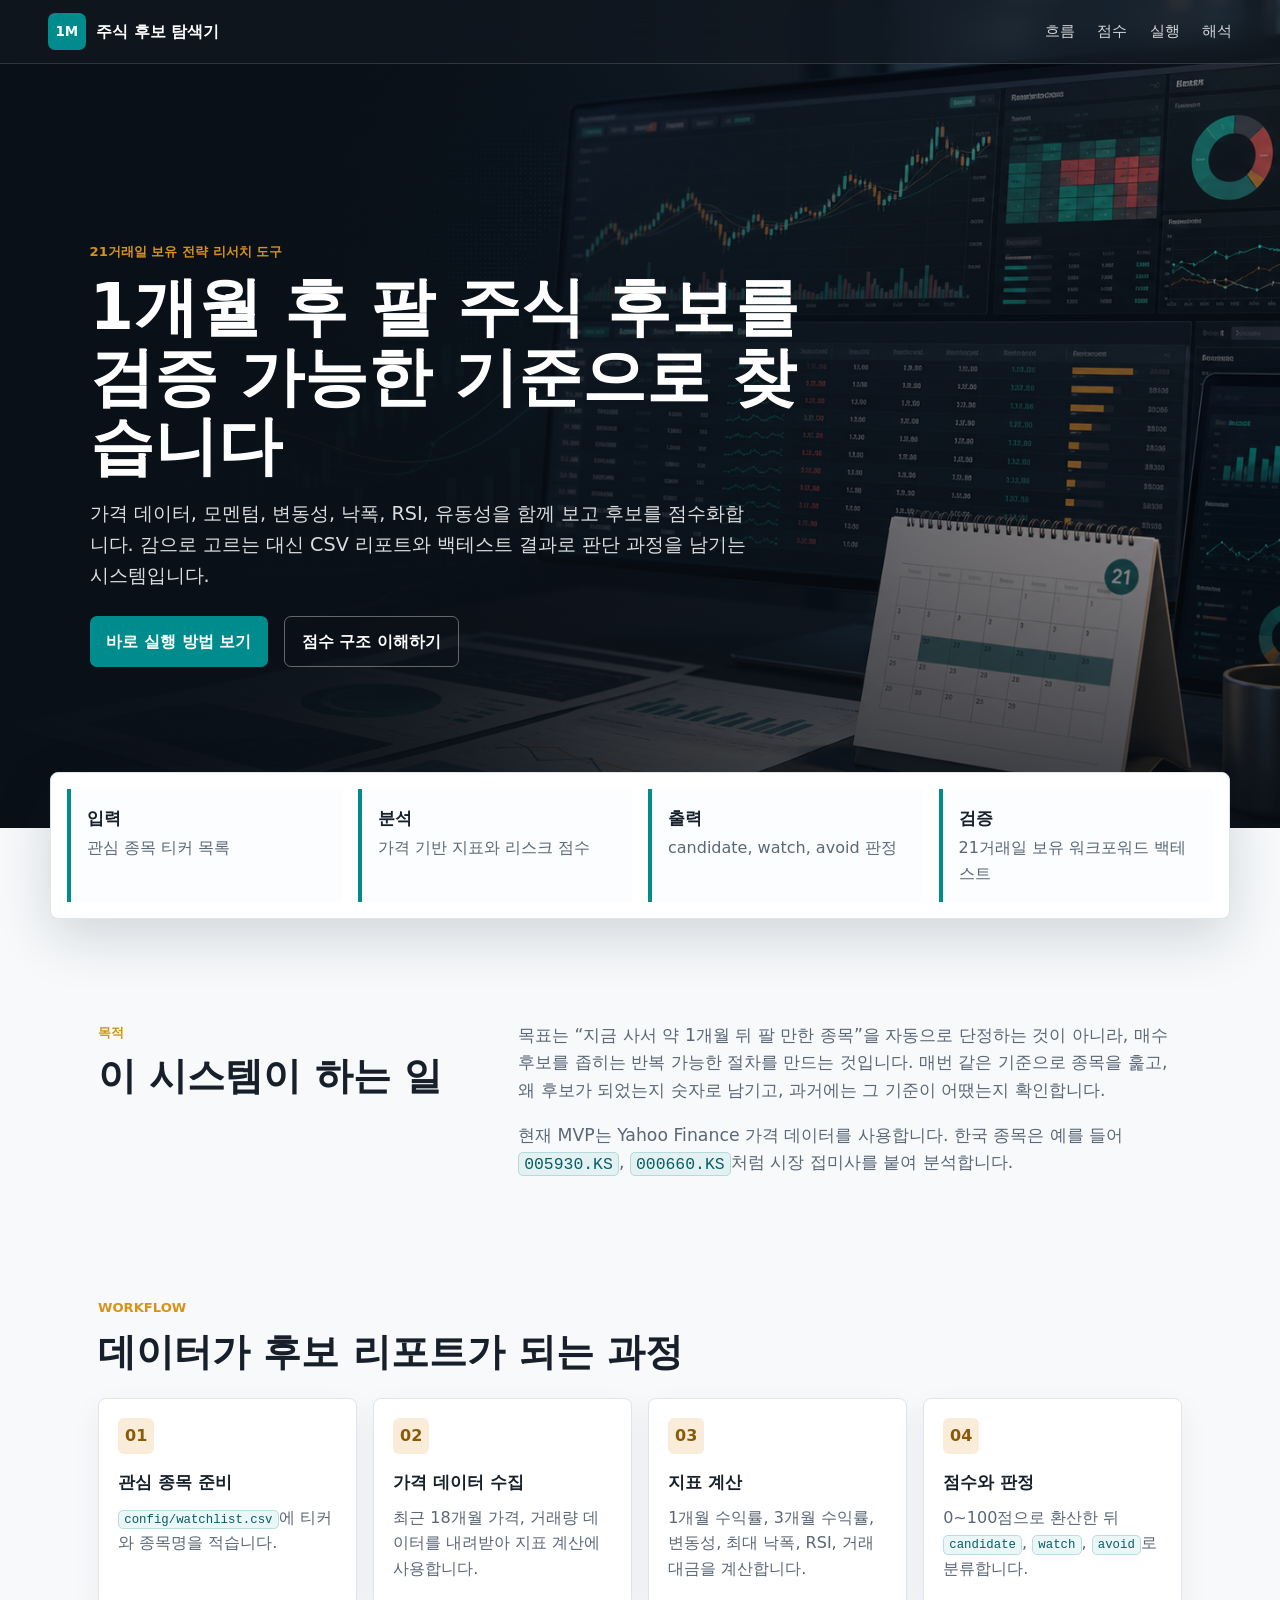
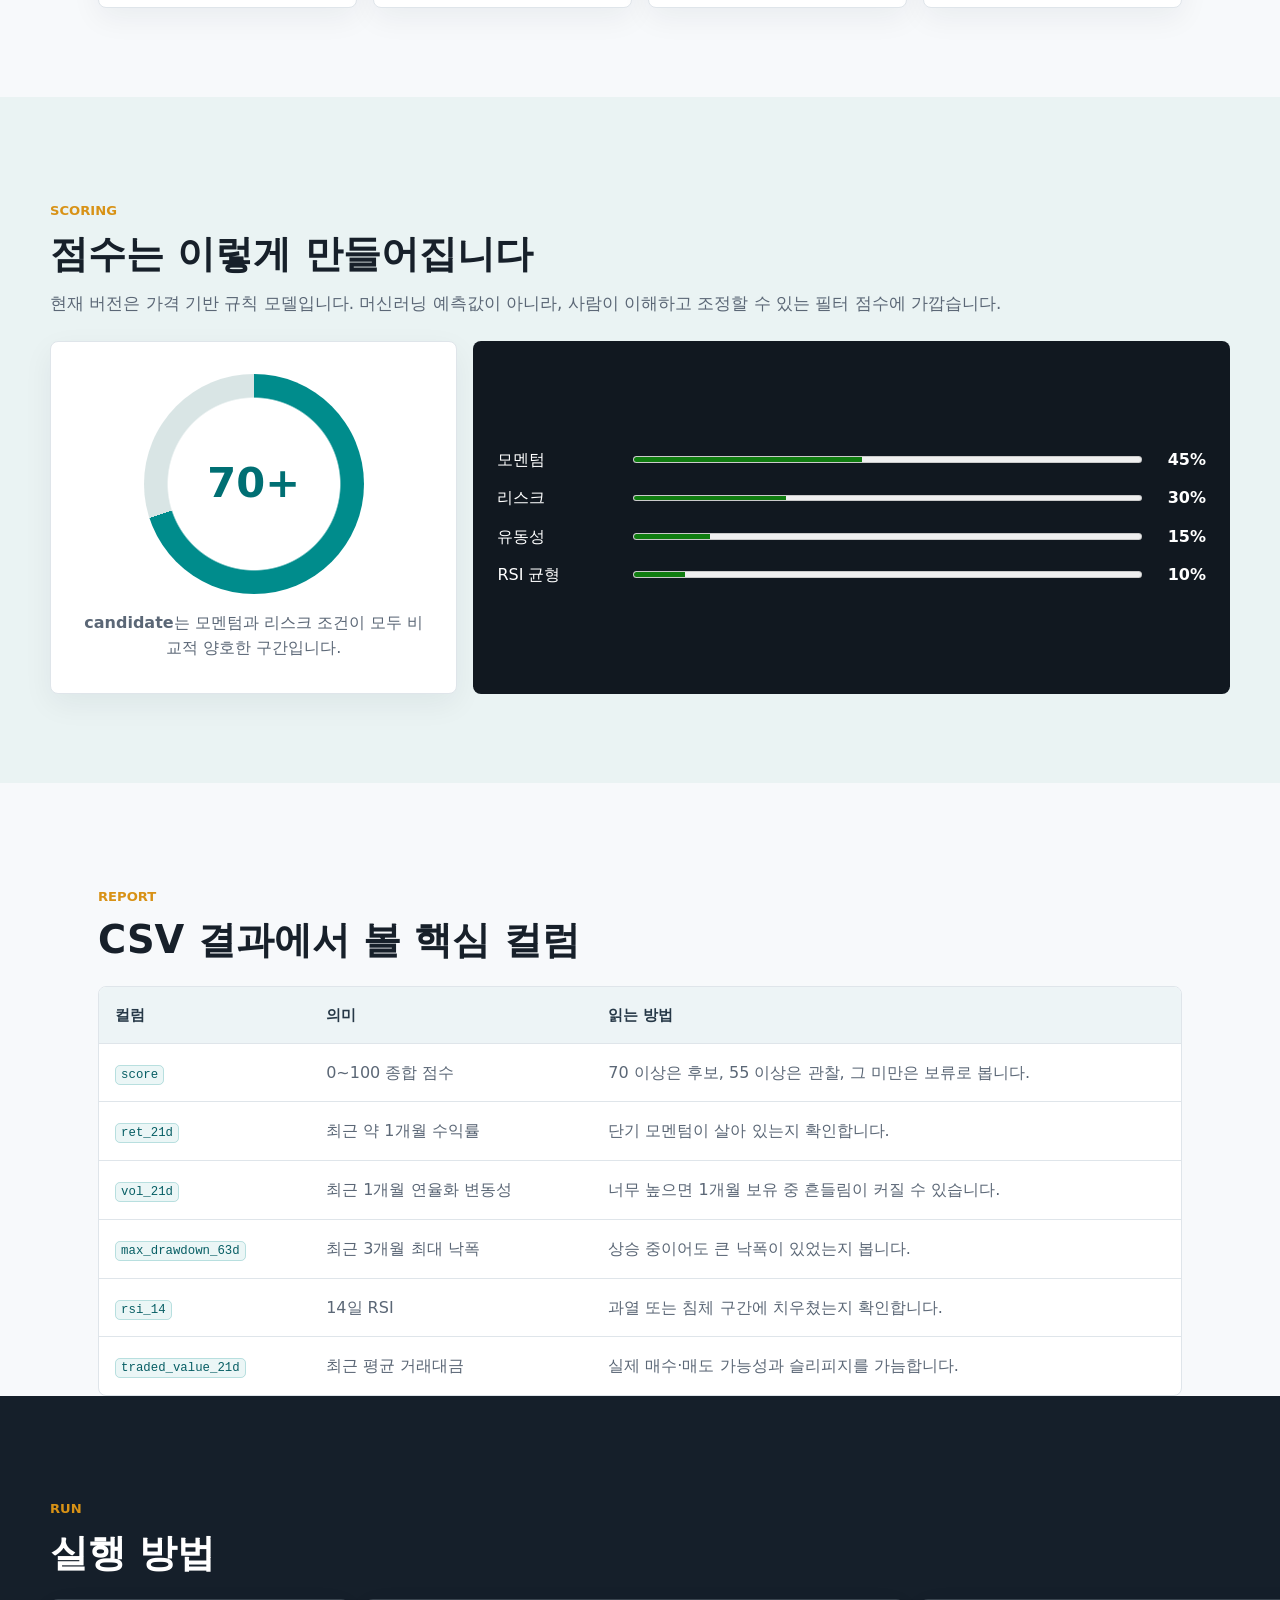
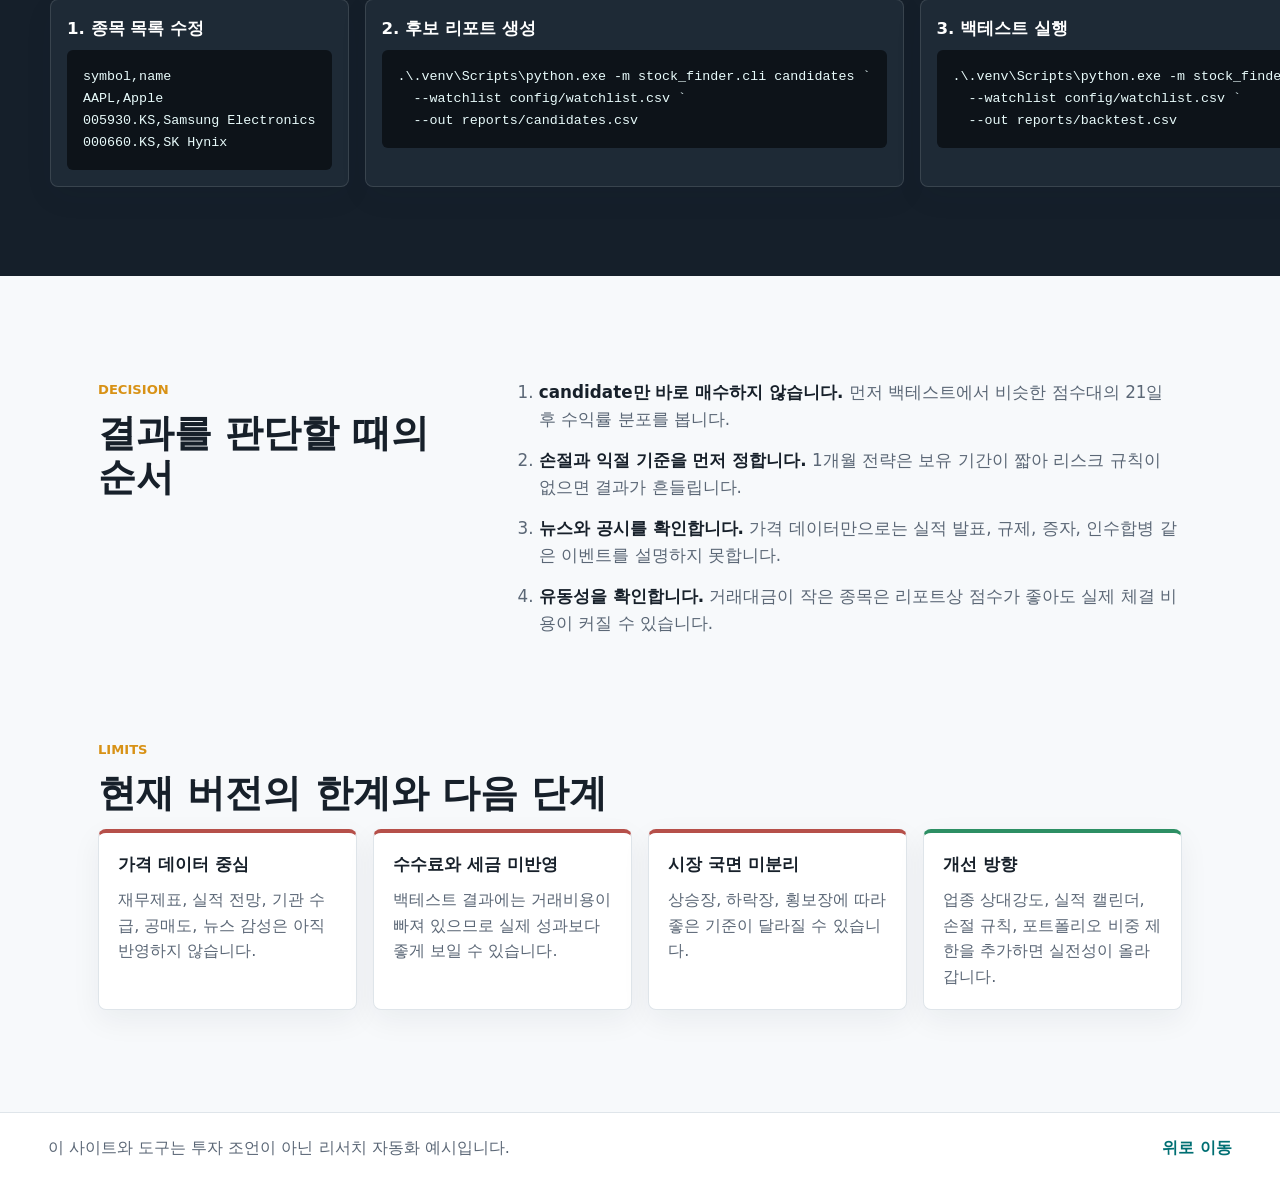
==== index.html @ 8b325f09 "Initial stock finder site" ====
<!doctype html>
<html lang="ko">
  <head>
    <meta charset="utf-8" />
    <meta name="viewport" content="width=device-width, initial-scale=1" />
    <title>1개월 보유 주식 후보 탐색기</title>
    <meta
      name="description"
      content="1개월 보유 후 매도를 전제로 주식 후보를 점수화하고 백테스트하는 시스템 설명 사이트"
    />
    <link rel="stylesheet" href="styles.css" />
  </head>
  <body>
    <header class="topbar" aria-label="주요 탐색">
      <a class="brand" href="#top" aria-label="첫 화면으로 이동">
        <span class="brand-mark" aria-hidden="true">1M</span>
        <span>주식 후보 탐색기</span>
      </a>
      <nav class="nav-links">
        <a href="#workflow">흐름</a>
        <a href="#score">점수</a>
        <a href="#run">실행</a>
        <a href="#interpret">해석</a>
      </nav>
    </header>

    <main id="top">
      <section class="hero" aria-labelledby="hero-title">
        <img class="hero-image" src="assets/hero-dashboard.png" alt="주식 후보 탐색 대시보드 일러스트" />
        <div class="hero-overlay" aria-hidden="true"></div>
        <div class="hero-content">
          <p class="eyebrow">21거래일 보유 전략 리서치 도구</p>
          <h1 id="hero-title">1개월 후 팔 주식 후보를 검증 가능한 기준으로 찾습니다</h1>
          <p class="hero-copy">
            가격 데이터, 모멘텀, 변동성, 낙폭, RSI, 유동성을 함께 보고 후보를 점수화합니다.
            감으로 고르는 대신 CSV 리포트와 백테스트 결과로 판단 과정을 남기는 시스템입니다.
          </p>
          <div class="hero-actions">
            <a class="button primary" href="#run">바로 실행 방법 보기</a>
            <a class="button secondary" href="#score">점수 구조 이해하기</a>
          </div>
        </div>
      </section>

      <section class="summary-band" aria-label="시스템 핵심 요약">
        <div class="summary-grid">
          <article>
            <strong>입력</strong>
            <span>관심 종목 티커 목록</span>
          </article>
          <article>
            <strong>분석</strong>
            <span>가격 기반 지표와 리스크 점수</span>
          </article>
          <article>
            <strong>출력</strong>
            <span>candidate, watch, avoid 판정</span>
          </article>
          <article>
            <strong>검증</strong>
            <span>21거래일 보유 워크포워드 백테스트</span>
          </article>
        </div>
      </section>

      <section class="section two-column" id="why">
        <div>
          <p class="eyebrow">목적</p>
          <h2>이 시스템이 하는 일</h2>
        </div>
        <div class="prose">
          <p>
            목표는 “지금 사서 약 1개월 뒤 팔 만한 종목”을 자동으로 단정하는 것이 아니라,
            매수 후보를 좁히는 반복 가능한 절차를 만드는 것입니다. 매번 같은 기준으로 종목을
            훑고, 왜 후보가 되었는지 숫자로 남기고, 과거에는 그 기준이 어땠는지 확인합니다.
          </p>
          <p>
            현재 MVP는 Yahoo Finance 가격 데이터를 사용합니다. 한국 종목은 예를 들어
            <code>005930.KS</code>, <code>000660.KS</code>처럼 시장 접미사를 붙여 분석합니다.
          </p>
        </div>
      </section>

      <section class="section" id="workflow">
        <div class="section-heading">
          <p class="eyebrow">Workflow</p>
          <h2>데이터가 후보 리포트가 되는 과정</h2>
        </div>
        <div class="flow">
          <article class="flow-step">
            <span>01</span>
            <h3>관심 종목 준비</h3>
            <p><code>config/watchlist.csv</code>에 티커와 종목명을 적습니다.</p>
          </article>
          <article class="flow-step">
            <span>02</span>
            <h3>가격 데이터 수집</h3>
            <p>최근 18개월 가격, 거래량 데이터를 내려받아 지표 계산에 사용합니다.</p>
          </article>
          <article class="flow-step">
            <span>03</span>
            <h3>지표 계산</h3>
            <p>1개월 수익률, 3개월 수익률, 변동성, 최대 낙폭, RSI, 거래대금을 계산합니다.</p>
          </article>
          <article class="flow-step">
            <span>04</span>
            <h3>점수와 판정</h3>
            <p>0~100점으로 환산한 뒤 <code>candidate</code>, <code>watch</code>, <code>avoid</code>로 분류합니다.</p>
          </article>
        </div>
      </section>

      <section class="section split-panel" id="score">
        <div class="section-heading">
          <p class="eyebrow">Scoring</p>
          <h2>점수는 이렇게 만들어집니다</h2>
          <p>
            현재 버전은 가격 기반 규칙 모델입니다. 머신러닝 예측값이 아니라, 사람이 이해하고
            조정할 수 있는 필터 점수에 가깝습니다.
          </p>
        </div>
        <div class="score-layout">
          <div class="score-card">
            <div class="score-ring" aria-label="예시 점수 70점 이상 후보">
              <span>70+</span>
            </div>
            <p><strong>candidate</strong>는 모멘텀과 리스크 조건이 모두 비교적 양호한 구간입니다.</p>
          </div>
          <div class="weights" aria-label="점수 가중치">
            <div class="weight-row">
              <span>모멘텀</span>
              <meter min="0" max="100" value="45"></meter>
              <b>45%</b>
            </div>
            <div class="weight-row">
              <span>리스크</span>
              <meter min="0" max="100" value="30"></meter>
              <b>30%</b>
            </div>
            <div class="weight-row">
              <span>유동성</span>
              <meter min="0" max="100" value="15"></meter>
              <b>15%</b>
            </div>
            <div class="weight-row">
              <span>RSI 균형</span>
              <meter min="0" max="100" value="10"></meter>
              <b>10%</b>
            </div>
          </div>
        </div>
      </section>

      <section class="section" id="columns">
        <div class="section-heading">
          <p class="eyebrow">Report</p>
          <h2>CSV 결과에서 볼 핵심 컬럼</h2>
        </div>
        <div class="table-wrap" role="region" aria-label="리포트 컬럼 설명" tabindex="0">
          <table>
            <thead>
              <tr>
                <th>컬럼</th>
                <th>의미</th>
                <th>읽는 방법</th>
              </tr>
            </thead>
            <tbody>
              <tr>
                <td><code>score</code></td>
                <td>0~100 종합 점수</td>
                <td>70 이상은 후보, 55 이상은 관찰, 그 미만은 보류로 봅니다.</td>
              </tr>
              <tr>
                <td><code>ret_21d</code></td>
                <td>최근 약 1개월 수익률</td>
                <td>단기 모멘텀이 살아 있는지 확인합니다.</td>
              </tr>
              <tr>
                <td><code>vol_21d</code></td>
                <td>최근 1개월 연율화 변동성</td>
                <td>너무 높으면 1개월 보유 중 흔들림이 커질 수 있습니다.</td>
              </tr>
              <tr>
                <td><code>max_drawdown_63d</code></td>
                <td>최근 3개월 최대 낙폭</td>
                <td>상승 중이어도 큰 낙폭이 있었는지 봅니다.</td>
              </tr>
              <tr>
                <td><code>rsi_14</code></td>
                <td>14일 RSI</td>
                <td>과열 또는 침체 구간에 치우쳤는지 확인합니다.</td>
              </tr>
              <tr>
                <td><code>traded_value_21d</code></td>
                <td>최근 평균 거래대금</td>
                <td>실제 매수·매도 가능성과 슬리피지를 가늠합니다.</td>
              </tr>
            </tbody>
          </table>
        </div>
      </section>

      <section class="section command-section" id="run">
        <div class="section-heading">
          <p class="eyebrow">Run</p>
          <h2>실행 방법</h2>
        </div>
        <div class="command-grid">
          <article>
            <h3>1. 종목 목록 수정</h3>
            <pre><code>symbol,name
AAPL,Apple
005930.KS,Samsung Electronics
000660.KS,SK Hynix</code></pre>
          </article>
          <article>
            <h3>2. 후보 리포트 생성</h3>
            <pre><code>.\.venv\Scripts\python.exe -m stock_finder.cli candidates `
  --watchlist config/watchlist.csv `
  --out reports/candidates.csv</code></pre>
          </article>
          <article>
            <h3>3. 백테스트 실행</h3>
            <pre><code>.\.venv\Scripts\python.exe -m stock_finder.cli backtest `
  --watchlist config/watchlist.csv `
  --out reports/backtest.csv</code></pre>
          </article>
        </div>
      </section>

      <section class="section two-column" id="interpret">
        <div>
          <p class="eyebrow">Decision</p>
          <h2>결과를 판단할 때의 순서</h2>
        </div>
        <ol class="decision-list">
          <li><strong>candidate만 바로 매수하지 않습니다.</strong> 먼저 백테스트에서 비슷한 점수대의 21일 후 수익률 분포를 봅니다.</li>
          <li><strong>손절과 익절 기준을 먼저 정합니다.</strong> 1개월 전략은 보유 기간이 짧아 리스크 규칙이 없으면 결과가 흔들립니다.</li>
          <li><strong>뉴스와 공시를 확인합니다.</strong> 가격 데이터만으로는 실적 발표, 규제, 증자, 인수합병 같은 이벤트를 설명하지 못합니다.</li>
          <li><strong>유동성을 확인합니다.</strong> 거래대금이 작은 종목은 리포트상 점수가 좋아도 실제 체결 비용이 커질 수 있습니다.</li>
        </ol>
      </section>

      <section class="section caution">
        <div>
          <p class="eyebrow">Limits</p>
          <h2>현재 버전의 한계와 다음 단계</h2>
        </div>
        <div class="limit-grid">
          <article>
            <h3>가격 데이터 중심</h3>
            <p>재무제표, 실적 전망, 기관 수급, 공매도, 뉴스 감성은 아직 반영하지 않습니다.</p>
          </article>
          <article>
            <h3>수수료와 세금 미반영</h3>
            <p>백테스트 결과에는 거래비용이 빠져 있으므로 실제 성과보다 좋게 보일 수 있습니다.</p>
          </article>
          <article>
            <h3>시장 국면 미분리</h3>
            <p>상승장, 하락장, 횡보장에 따라 좋은 기준이 달라질 수 있습니다.</p>
          </article>
          <article>
            <h3>개선 방향</h3>
            <p>업종 상대강도, 실적 캘린더, 손절 규칙, 포트폴리오 비중 제한을 추가하면 실전성이 올라갑니다.</p>
          </article>
        </div>
      </section>
    </main>

    <footer class="footer">
      <p>이 사이트와 도구는 투자 조언이 아닌 리서치 자동화 예시입니다.</p>
      <a href="#top">위로 이동</a>
    </footer>

    <script src="script.js"></script>
  </body>
</html>
---- styles.css ----
:root {
  --ink: #17202a;
  --muted: #5b6776;
  --line: #dfe5ea;
  --paper: #f7f9fb;
  --white: #ffffff;
  --charcoal: #111820;
  --teal: #008c8c;
  --teal-dark: #006f73;
  --amber: #d89216;
  --red: #b6504a;
  --green: #2d8f64;
  --shadow: 0 18px 55px rgba(21, 31, 44, 0.16);
}

* {
  box-sizing: border-box;
}

html {
  scroll-behavior: smooth;
}

body {
  margin: 0;
  color: var(--ink);
  background: var(--paper);
  font-family:
    "Segoe UI",
    "Noto Sans KR",
    system-ui,
    -apple-system,
    BlinkMacSystemFont,
    sans-serif;
  line-height: 1.6;
}

a {
  color: inherit;
}

code {
  padding: 0.12rem 0.32rem;
  border: 1px solid rgba(0, 140, 140, 0.22);
  border-radius: 5px;
  background: rgba(0, 140, 140, 0.08);
  color: #075e64;
  font-size: 0.95em;
}

.topbar {
  position: fixed;
  top: 0;
  right: 0;
  left: 0;
  z-index: 20;
  display: flex;
  align-items: center;
  justify-content: space-between;
  gap: 1rem;
  padding: 0.8rem clamp(1rem, 4vw, 3rem);
  color: var(--white);
  background: rgba(17, 24, 32, 0.72);
  border-bottom: 1px solid rgba(255, 255, 255, 0.14);
  backdrop-filter: blur(16px);
}

.brand,
.nav-links {
  display: flex;
  align-items: center;
}

.brand {
  gap: 0.65rem;
  text-decoration: none;
  font-weight: 800;
}

.brand-mark {
  display: grid;
  width: 2.35rem;
  height: 2.35rem;
  place-items: center;
  border-radius: 7px;
  background: var(--teal);
  color: var(--white);
  font-size: 0.84rem;
  letter-spacing: 0;
}

.nav-links {
  gap: clamp(0.65rem, 2vw, 1.4rem);
  font-size: 0.95rem;
}

.nav-links a {
  text-decoration: none;
  color: rgba(255, 255, 255, 0.82);
}

.nav-links a:hover,
.nav-links a:focus-visible {
  color: var(--white);
}

.hero {
  position: relative;
  display: grid;
  min-height: 92vh;
  overflow: hidden;
  color: var(--white);
}

.hero-image,
.hero-overlay,
.hero-content {
  grid-area: 1 / 1;
}

.hero-image {
  width: 100%;
  height: 100%;
  min-height: 92vh;
  object-fit: cover;
}

.hero-overlay {
  background:
    linear-gradient(90deg, rgba(10, 16, 23, 0.95) 0%, rgba(10, 16, 23, 0.76) 38%, rgba(10, 16, 23, 0.26) 100%),
    linear-gradient(0deg, rgba(10, 16, 23, 0.62), transparent 42%);
}

.hero-content {
  z-index: 1;
  align-self: center;
  width: min(780px, calc(100% - 2rem));
  margin-left: clamp(1rem, 7vw, 6.5rem);
  padding-top: 5rem;
}

.eyebrow {
  margin: 0 0 0.7rem;
  color: var(--amber);
  font-size: 0.82rem;
  font-weight: 800;
  letter-spacing: 0;
  text-transform: uppercase;
}

h1,
h2,
h3,
p {
  margin-top: 0;
}

h1 {
  max-width: 760px;
  margin-bottom: 1.15rem;
  font-size: clamp(2.4rem, 5vw, 5rem);
  line-height: 1.08;
  letter-spacing: 0;
}

h2 {
  margin-bottom: 0.85rem;
  font-size: clamp(1.8rem, 3vw, 3rem);
  line-height: 1.15;
  letter-spacing: 0;
}

h3 {
  margin-bottom: 0.5rem;
  font-size: 1.04rem;
}

.hero-copy {
  max-width: 660px;
  margin-bottom: 1.55rem;
  color: rgba(255, 255, 255, 0.86);
  font-size: clamp(1rem, 1.5vw, 1.2rem);
}

.hero-actions,
.summary-grid,
.score-layout,
.command-grid,
.limit-grid {
  display: grid;
  gap: 1rem;
}

.hero-actions {
  grid-template-columns: repeat(2, fit-content(240px));
}

.button {
  display: inline-flex;
  min-height: 2.75rem;
  align-items: center;
  justify-content: center;
  padding: 0.72rem 1.05rem;
  border-radius: 7px;
  font-weight: 800;
  text-decoration: none;
}

.button.primary {
  background: var(--teal);
  color: var(--white);
}

.button.secondary {
  border: 1px solid rgba(255, 255, 255, 0.36);
  color: var(--white);
}

.summary-band {
  margin-top: -3.5rem;
  padding: 0 clamp(1rem, 4vw, 3rem);
  position: relative;
  z-index: 2;
}

.summary-grid {
  grid-template-columns: repeat(4, 1fr);
  max-width: 1180px;
  margin: 0 auto;
  padding: 1rem;
  background: var(--white);
  border: 1px solid var(--line);
  border-radius: 8px;
  box-shadow: var(--shadow);
}

.summary-grid article {
  padding: 1rem;
  border-left: 4px solid var(--teal);
  background: #fbfdfe;
}

.summary-grid strong,
.summary-grid span {
  display: block;
}

.summary-grid strong {
  margin-bottom: 0.2rem;
  font-size: 1.05rem;
}

.summary-grid span {
  color: var(--muted);
}

.section {
  max-width: 1180px;
  margin: 0 auto;
  padding: clamp(4.5rem, 8vw, 7rem) clamp(1rem, 4vw, 3rem) 0;
}

.two-column {
  display: grid;
  grid-template-columns: minmax(220px, 0.75fr) minmax(0, 1.35fr);
  gap: clamp(1.5rem, 4vw, 4rem);
}

.prose {
  color: var(--muted);
  font-size: 1.08rem;
}

.section-heading {
  max-width: 760px;
  margin-bottom: 1.5rem;
}

.section-heading p:not(.eyebrow) {
  color: var(--muted);
  font-size: 1.05rem;
}

.flow {
  display: grid;
  grid-template-columns: repeat(4, 1fr);
  gap: 1rem;
}

.flow-step,
.score-card,
.command-grid article,
.limit-grid article {
  border: 1px solid var(--line);
  border-radius: 8px;
  background: var(--white);
  box-shadow: 0 10px 30px rgba(21, 31, 44, 0.06);
}

.flow-step {
  padding: 1.2rem;
  min-height: 210px;
}

.flow-step span {
  display: inline-grid;
  width: 2.25rem;
  height: 2.25rem;
  margin-bottom: 1rem;
  place-items: center;
  border-radius: 6px;
  background: rgba(216, 146, 22, 0.16);
  color: #8a5a09;
  font-weight: 800;
}

.flow-step p,
.limit-grid p,
.score-card p {
  margin-bottom: 0;
  color: var(--muted);
}

.split-panel {
  max-width: none;
  margin-top: clamp(4rem, 7vw, 6rem);
  padding-bottom: clamp(4.5rem, 7vw, 6rem);
  background: #eaf3f3;
}

.split-panel > * {
  max-width: 1180px;
  margin-right: auto;
  margin-left: auto;
}

.score-layout {
  grid-template-columns: minmax(260px, 0.7fr) minmax(320px, 1.3fr);
  align-items: stretch;
}

.score-card {
  display: grid;
  align-content: center;
  justify-items: center;
  gap: 1rem;
  padding: 2rem;
  text-align: center;
}

.score-ring {
  display: grid;
  width: min(220px, 65vw);
  aspect-ratio: 1;
  place-items: center;
  border-radius: 50%;
  background:
    radial-gradient(circle at center, var(--white) 0 55%, transparent 56%),
    conic-gradient(var(--teal) 0 70%, #d9e5e5 70% 100%);
}

.score-ring span {
  color: var(--teal-dark);
  font-size: 2.6rem;
  font-weight: 900;
}

.weights {
  display: grid;
  gap: 0.8rem;
  align-content: center;
  padding: 1.5rem;
  border-radius: 8px;
  background: var(--charcoal);
  color: var(--white);
}

.weight-row {
  display: grid;
  grid-template-columns: minmax(80px, 120px) 1fr 48px;
  gap: 1rem;
  align-items: center;
}

.weight-row meter {
  width: 100%;
  height: 0.8rem;
}

.weight-row b {
  text-align: right;
}

.table-wrap {
  overflow-x: auto;
  border: 1px solid var(--line);
  border-radius: 8px;
  background: var(--white);
}

table {
  width: 100%;
  min-width: 720px;
  border-collapse: collapse;
}

th,
td {
  padding: 1rem;
  border-bottom: 1px solid var(--line);
  text-align: left;
  vertical-align: top;
}

th {
  background: #edf4f6;
  color: #263847;
  font-size: 0.92rem;
}

td {
  color: var(--muted);
}

tbody tr:last-child td {
  border-bottom: 0;
}

.command-section {
  max-width: none;
  padding-bottom: clamp(4.5rem, 7vw, 6rem);
  background: #151f2a;
  color: var(--white);
}

.command-section > * {
  max-width: 1180px;
  margin-right: auto;
  margin-left: auto;
}

.command-grid {
  grid-template-columns: repeat(3, 1fr);
}

.command-grid article {
  padding: 1rem;
  background: #1e2a36;
  border-color: rgba(255, 255, 255, 0.12);
}

pre {
  overflow-x: auto;
  margin: 0;
  padding: 1rem;
  border-radius: 6px;
  background: #0d1319;
  color: #e8fbfb;
  font-size: 0.88rem;
  line-height: 1.55;
}

pre code {
  padding: 0;
  border: 0;
  background: transparent;
  color: inherit;
}

.decision-list {
  display: grid;
  gap: 0.9rem;
  margin: 0;
  padding-left: 1.3rem;
  color: var(--muted);
  font-size: 1.05rem;
}

.decision-list strong {
  color: var(--ink);
}

.caution {
  padding-bottom: clamp(4.5rem, 8vw, 7rem);
}

.limit-grid {
  grid-template-columns: repeat(4, 1fr);
}

.limit-grid article {
  padding: 1.2rem;
  border-top: 4px solid var(--red);
}

.limit-grid article:last-child {
  border-top-color: var(--green);
}

.footer {
  display: flex;
  justify-content: space-between;
  gap: 1rem;
  padding: 1.4rem clamp(1rem, 4vw, 3rem);
  border-top: 1px solid var(--line);
  color: var(--muted);
  background: var(--white);
}

.footer p {
  margin-bottom: 0;
}

.footer a {
  color: var(--teal-dark);
  font-weight: 800;
  text-decoration: none;
}

@media (max-width: 920px) {
  .summary-grid,
  .flow,
  .command-grid,
  .limit-grid {
    grid-template-columns: repeat(2, 1fr);
  }

  .score-layout,
  .two-column {
    grid-template-columns: 1fr;
  }

  .hero-content {
    margin-right: 1rem;
  }
}

@media (max-width: 680px) {
  .topbar {
    position: absolute;
    align-items: flex-start;
  }

  .nav-links {
    display: none;
  }

  .hero {
    min-height: 820px;
  }

  .hero-image {
    min-height: 820px;
  }

  .hero-overlay {
    background:
      linear-gradient(180deg, rgba(10, 16, 23, 0.9) 0%, rgba(10, 16, 23, 0.76) 54%, rgba(10, 16, 23, 0.95) 100%),
      linear-gradient(90deg, rgba(10, 16, 23, 0.7), rgba(10, 16, 23, 0.18));
  }

  .hero-content {
    align-self: end;
    margin: 0 auto;
    padding: 6.5rem 1rem 7rem;
  }

  h1 {
    font-size: 2.35rem;
  }

  .hero-actions,
  .summary-grid,
  .flow,
  .command-grid,
  .limit-grid {
    grid-template-columns: 1fr;
  }

  .button {
    width: 100%;
  }

  .summary-band {
    margin-top: -4.8rem;
  }

  .weight-row {
    grid-template-columns: 1fr;
    gap: 0.4rem;
  }

  .weight-row b {
    text-align: left;
  }

  .footer {
    display: block;
  }

  .footer a {
    display: inline-block;
    margin-top: 0.75rem;
  }
}
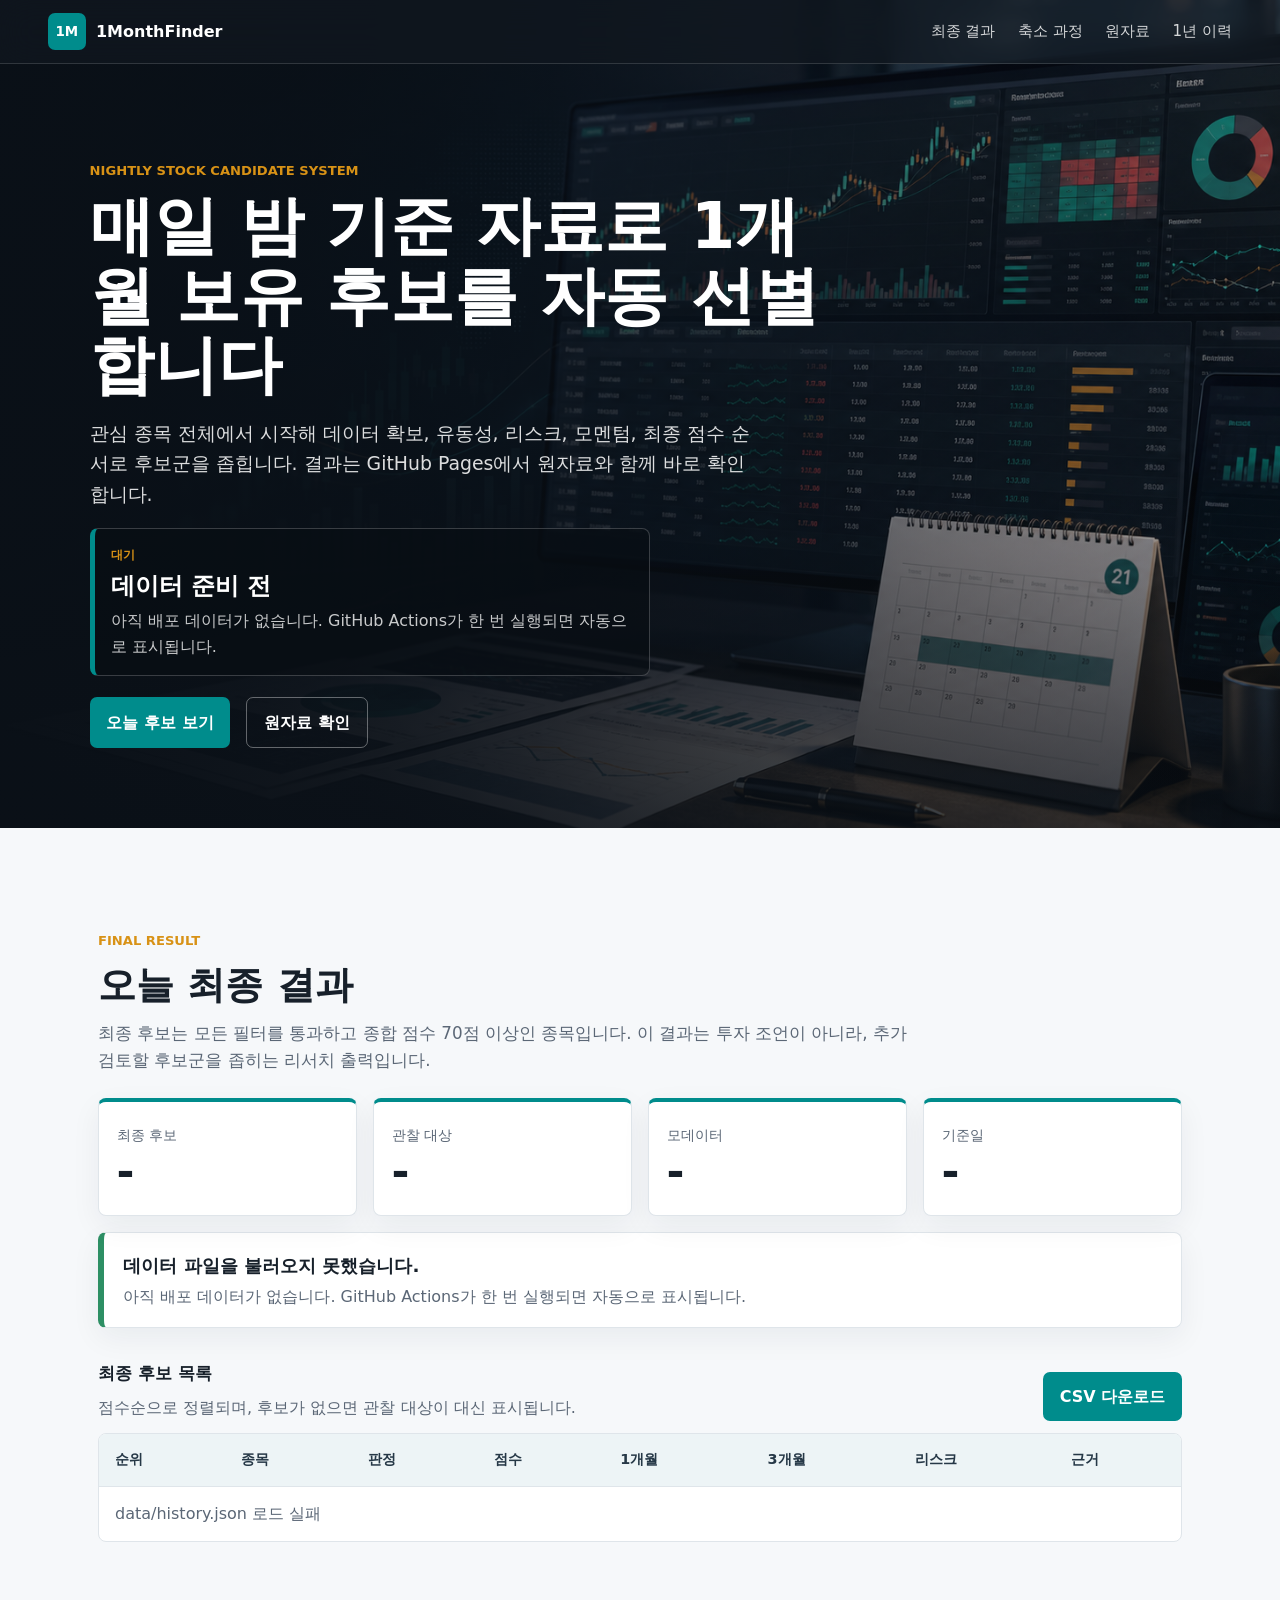
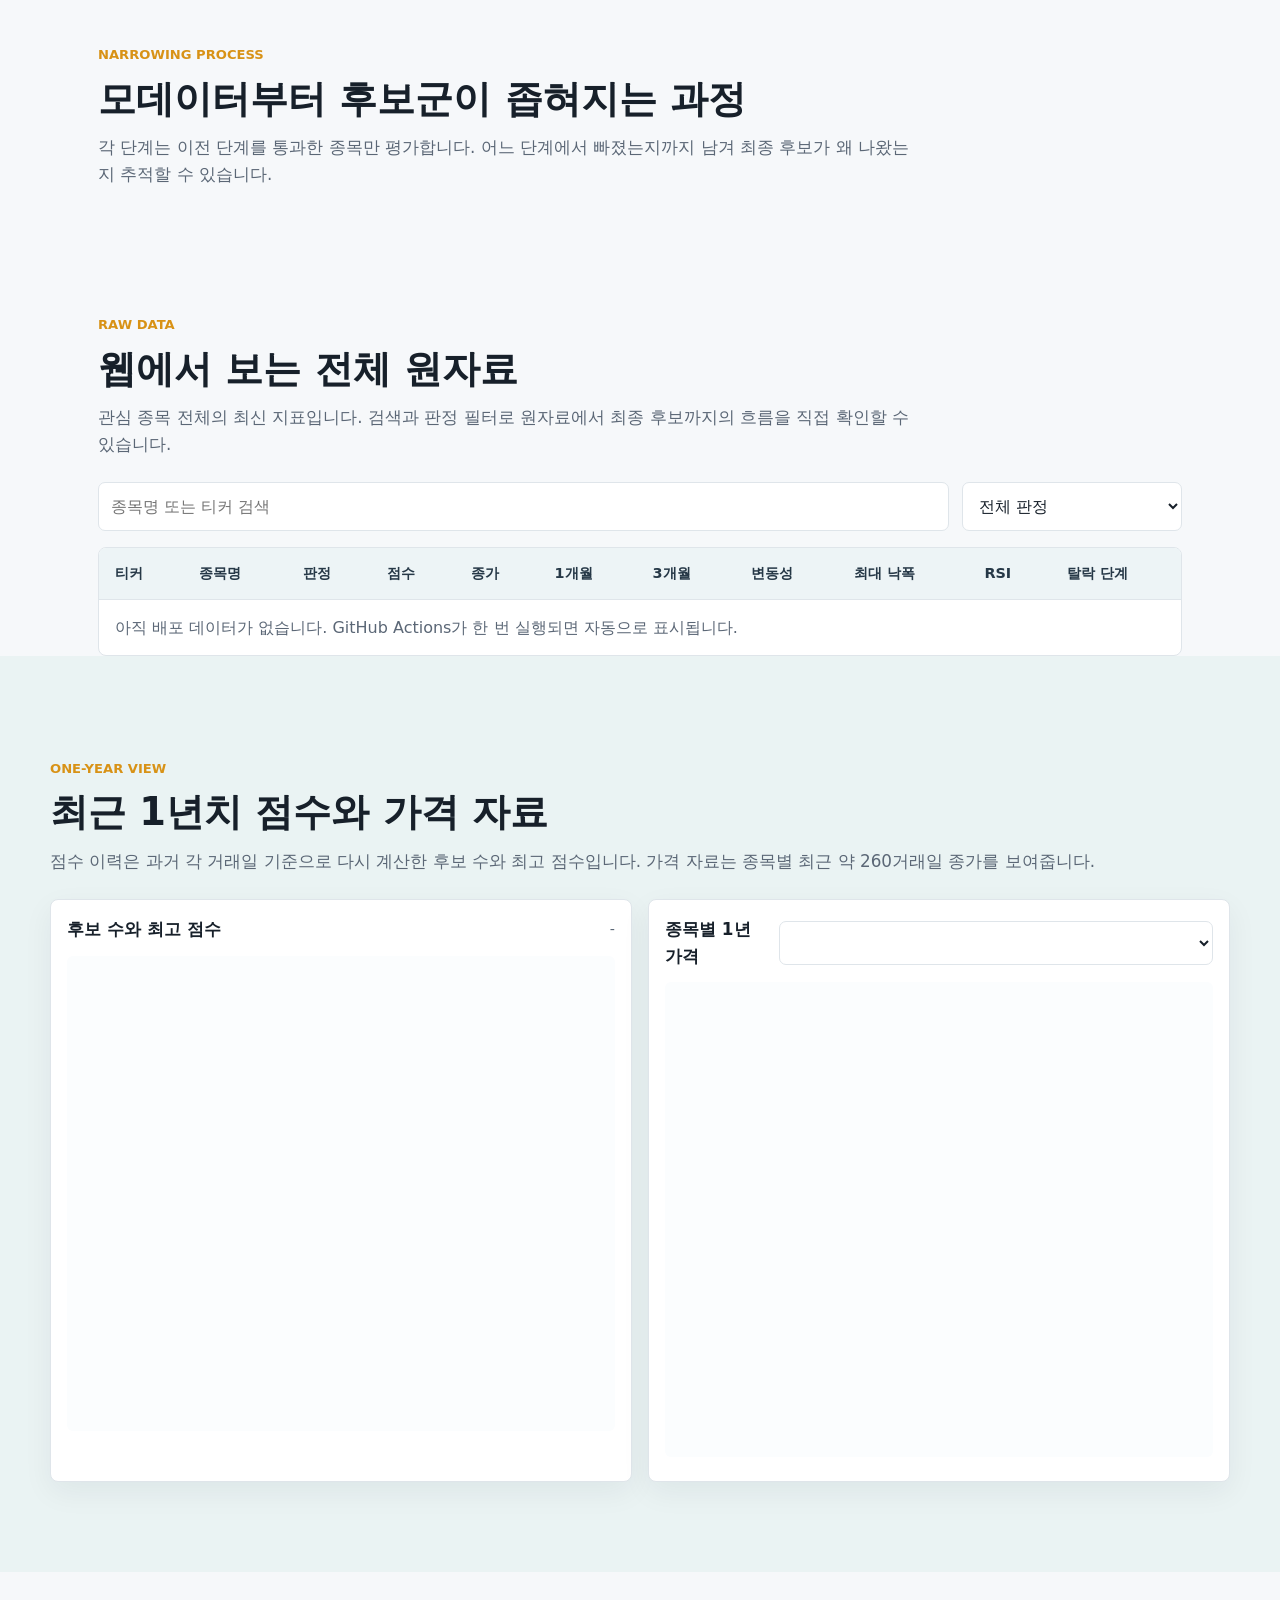
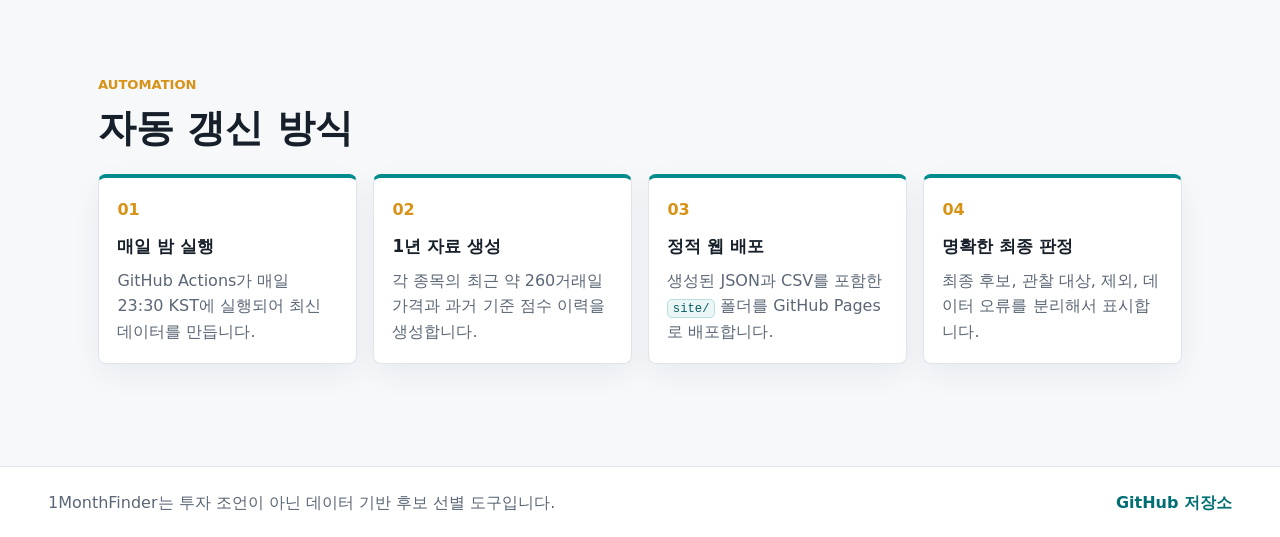
==== commit a4504262: "Add nightly recommendation dashboard" ====
--- a/index.html
+++ b/index.html
@@ -3,24 +3,24 @@
   <head>
     <meta charset="utf-8" />
     <meta name="viewport" content="width=device-width, initial-scale=1" />
-    <title>1개월 보유 주식 후보 탐색기</title>
+    <title>1MonthFinder | 매일 밤 주식 후보 대시보드</title>
     <meta
       name="description"
-      content="1개월 보유 후 매도를 전제로 주식 후보를 점수화하고 백테스트하는 시스템 설명 사이트"
+      content="매일 밤 가격 데이터를 기준으로 1개월 보유 주식 후보를 자동 선별하고, 원자료부터 최종 후보까지 웹에서 보여주는 대시보드"
     />
     <link rel="stylesheet" href="styles.css" />
   </head>
   <body>
-    <header class="topbar" aria-label="주요 탐색">
-      <a class="brand" href="#top" aria-label="첫 화면으로 이동">
+    <header class="topbar">
+      <a class="brand" href="#top" aria-label="대시보드 첫 화면으로 이동">
         <span class="brand-mark" aria-hidden="true">1M</span>
-        <span>주식 후보 탐색기</span>
+        <span>1MonthFinder</span>
       </a>
-      <nav class="nav-links">
-        <a href="#workflow">흐름</a>
-        <a href="#score">점수</a>
-        <a href="#run">실행</a>
-        <a href="#interpret">해석</a>
+      <nav class="nav-links" aria-label="페이지 탐색">
+        <a href="#final">최종 결과</a>
+        <a href="#funnel">축소 과정</a>
+        <a href="#raw">원자료</a>
+        <a href="#history">1년 이력</a>
       </nav>
     </header>
 
@@ -29,248 +29,205 @@
         <img class="hero-image" src="assets/hero-dashboard.png" alt="주식 후보 탐색 대시보드 일러스트" />
         <div class="hero-overlay" aria-hidden="true"></div>
         <div class="hero-content">
-          <p class="eyebrow">21거래일 보유 전략 리서치 도구</p>
-          <h1 id="hero-title">1개월 후 팔 주식 후보를 검증 가능한 기준으로 찾습니다</h1>
+          <p class="eyebrow">Nightly stock candidate system</p>
+          <h1 id="hero-title">매일 밤 기준 자료로 1개월 보유 후보를 자동 선별합니다</h1>
           <p class="hero-copy">
-            가격 데이터, 모멘텀, 변동성, 낙폭, RSI, 유동성을 함께 보고 후보를 점수화합니다.
-            감으로 고르는 대신 CSV 리포트와 백테스트 결과로 판단 과정을 남기는 시스템입니다.
-          </p>
+            관심 종목 전체에서 시작해 데이터 확보, 유동성, 리스크, 모멘텀, 최종 점수 순서로
+            후보군을 좁힙니다. 결과는 GitHub Pages에서 원자료와 함께 바로 확인합니다.
+          </p>
+          <div class="hero-status" id="heroStatus" aria-live="polite">
+            <span class="status-label">데이터</span>
+            <strong>불러오는 중</strong>
+            <span>GitHub Actions가 매일 23:30 KST에 갱신합니다.</span>
+          </div>
           <div class="hero-actions">
-            <a class="button primary" href="#run">바로 실행 방법 보기</a>
-            <a class="button secondary" href="#score">점수 구조 이해하기</a>
+            <a class="button primary" href="#final">오늘 후보 보기</a>
+            <a class="button secondary" href="#raw">원자료 확인</a>
           </div>
         </div>
       </section>
 
-      <section class="summary-band" aria-label="시스템 핵심 요약">
-        <div class="summary-grid">
-          <article>
-            <strong>입력</strong>
-            <span>관심 종목 티커 목록</span>
-          </article>
-          <article>
-            <strong>분석</strong>
-            <span>가격 기반 지표와 리스크 점수</span>
-          </article>
-          <article>
-            <strong>출력</strong>
-            <span>candidate, watch, avoid 판정</span>
-          </article>
-          <article>
-            <strong>검증</strong>
-            <span>21거래일 보유 워크포워드 백테스트</span>
-          </article>
-        </div>
-      </section>
-
-      <section class="section two-column" id="why">
-        <div>
-          <p class="eyebrow">목적</p>
-          <h2>이 시스템이 하는 일</h2>
-        </div>
-        <div class="prose">
-          <p>
-            목표는 “지금 사서 약 1개월 뒤 팔 만한 종목”을 자동으로 단정하는 것이 아니라,
-            매수 후보를 좁히는 반복 가능한 절차를 만드는 것입니다. 매번 같은 기준으로 종목을
-            훑고, 왜 후보가 되었는지 숫자로 남기고, 과거에는 그 기준이 어땠는지 확인합니다.
-          </p>
-          <p>
-            현재 MVP는 Yahoo Finance 가격 데이터를 사용합니다. 한국 종목은 예를 들어
-            <code>005930.KS</code>, <code>000660.KS</code>처럼 시장 접미사를 붙여 분석합니다.
-          </p>
-        </div>
-      </section>
-
-      <section class="section" id="workflow">
-        <div class="section-heading">
-          <p class="eyebrow">Workflow</p>
-          <h2>데이터가 후보 리포트가 되는 과정</h2>
-        </div>
-        <div class="flow">
-          <article class="flow-step">
-            <span>01</span>
-            <h3>관심 종목 준비</h3>
-            <p><code>config/watchlist.csv</code>에 티커와 종목명을 적습니다.</p>
-          </article>
-          <article class="flow-step">
-            <span>02</span>
-            <h3>가격 데이터 수집</h3>
-            <p>최근 18개월 가격, 거래량 데이터를 내려받아 지표 계산에 사용합니다.</p>
-          </article>
-          <article class="flow-step">
-            <span>03</span>
-            <h3>지표 계산</h3>
-            <p>1개월 수익률, 3개월 수익률, 변동성, 최대 낙폭, RSI, 거래대금을 계산합니다.</p>
-          </article>
-          <article class="flow-step">
-            <span>04</span>
-            <h3>점수와 판정</h3>
-            <p>0~100점으로 환산한 뒤 <code>candidate</code>, <code>watch</code>, <code>avoid</code>로 분류합니다.</p>
-          </article>
-        </div>
-      </section>
-
-      <section class="section split-panel" id="score">
-        <div class="section-heading">
-          <p class="eyebrow">Scoring</p>
-          <h2>점수는 이렇게 만들어집니다</h2>
-          <p>
-            현재 버전은 가격 기반 규칙 모델입니다. 머신러닝 예측값이 아니라, 사람이 이해하고
-            조정할 수 있는 필터 점수에 가깝습니다.
-          </p>
-        </div>
-        <div class="score-layout">
-          <div class="score-card">
-            <div class="score-ring" aria-label="예시 점수 70점 이상 후보">
-              <span>70+</span>
-            </div>
-            <p><strong>candidate</strong>는 모멘텀과 리스크 조건이 모두 비교적 양호한 구간입니다.</p>
+      <section class="dashboard" id="final" aria-labelledby="final-title">
+        <div class="section-heading">
+          <p class="eyebrow">Final result</p>
+          <h2 id="final-title">오늘 최종 결과</h2>
+          <p>
+            최종 후보는 모든 필터를 통과하고 종합 점수 70점 이상인 종목입니다.
+            이 결과는 투자 조언이 아니라, 추가 검토할 후보군을 좁히는 리서치 출력입니다.
+          </p>
+        </div>
+
+        <div class="stat-grid" aria-label="오늘 요약">
+          <article class="stat">
+            <span>최종 후보</span>
+            <strong id="candidateCount">-</strong>
+          </article>
+          <article class="stat">
+            <span>관찰 대상</span>
+            <strong id="watchCount">-</strong>
+          </article>
+          <article class="stat">
+            <span>모데이터</span>
+            <strong id="universeCount">-</strong>
+          </article>
+          <article class="stat">
+            <span>기준일</span>
+            <strong id="asOfDate">-</strong>
+          </article>
+        </div>
+
+        <div class="final-callout" id="finalCallout">
+          <strong>데이터를 불러오고 있습니다.</strong>
+          <span>잠시 후 오늘의 최종 후보가 표시됩니다.</span>
+        </div>
+
+        <div class="table-toolbar">
+          <div>
+            <h3>최종 후보 목록</h3>
+            <p>점수순으로 정렬되며, 후보가 없으면 관찰 대상이 대신 표시됩니다.</p>
           </div>
-          <div class="weights" aria-label="점수 가중치">
-            <div class="weight-row">
-              <span>모멘텀</span>
-              <meter min="0" max="100" value="45"></meter>
-              <b>45%</b>
-            </div>
-            <div class="weight-row">
-              <span>리스크</span>
-              <meter min="0" max="100" value="30"></meter>
-              <b>30%</b>
-            </div>
-            <div class="weight-row">
-              <span>유동성</span>
-              <meter min="0" max="100" value="15"></meter>
-              <b>15%</b>
-            </div>
-            <div class="weight-row">
-              <span>RSI 균형</span>
-              <meter min="0" max="100" value="10"></meter>
-              <b>10%</b>
-            </div>
-          </div>
-        </div>
-      </section>
-
-      <section class="section" id="columns">
-        <div class="section-heading">
-          <p class="eyebrow">Report</p>
-          <h2>CSV 결과에서 볼 핵심 컬럼</h2>
-        </div>
-        <div class="table-wrap" role="region" aria-label="리포트 컬럼 설명" tabindex="0">
+          <a class="download-link" href="data/candidates.csv">CSV 다운로드</a>
+        </div>
+        <div class="table-wrap">
           <table>
             <thead>
               <tr>
-                <th>컬럼</th>
-                <th>의미</th>
-                <th>읽는 방법</th>
+                <th>순위</th>
+                <th>종목</th>
+                <th>판정</th>
+                <th>점수</th>
+                <th>1개월</th>
+                <th>3개월</th>
+                <th>리스크</th>
+                <th>근거</th>
               </tr>
             </thead>
-            <tbody>
-              <tr>
-                <td><code>score</code></td>
-                <td>0~100 종합 점수</td>
-                <td>70 이상은 후보, 55 이상은 관찰, 그 미만은 보류로 봅니다.</td>
-              </tr>
-              <tr>
-                <td><code>ret_21d</code></td>
-                <td>최근 약 1개월 수익률</td>
-                <td>단기 모멘텀이 살아 있는지 확인합니다.</td>
-              </tr>
-              <tr>
-                <td><code>vol_21d</code></td>
-                <td>최근 1개월 연율화 변동성</td>
-                <td>너무 높으면 1개월 보유 중 흔들림이 커질 수 있습니다.</td>
-              </tr>
-              <tr>
-                <td><code>max_drawdown_63d</code></td>
-                <td>최근 3개월 최대 낙폭</td>
-                <td>상승 중이어도 큰 낙폭이 있었는지 봅니다.</td>
-              </tr>
-              <tr>
-                <td><code>rsi_14</code></td>
-                <td>14일 RSI</td>
-                <td>과열 또는 침체 구간에 치우쳤는지 확인합니다.</td>
-              </tr>
-              <tr>
-                <td><code>traded_value_21d</code></td>
-                <td>최근 평균 거래대금</td>
-                <td>실제 매수·매도 가능성과 슬리피지를 가늠합니다.</td>
+            <tbody id="finalRows">
+              <tr>
+                <td colspan="8">데이터를 불러오는 중입니다.</td>
               </tr>
             </tbody>
           </table>
         </div>
       </section>
 
-      <section class="section command-section" id="run">
-        <div class="section-heading">
-          <p class="eyebrow">Run</p>
-          <h2>실행 방법</h2>
-        </div>
-        <div class="command-grid">
-          <article>
-            <h3>1. 종목 목록 수정</h3>
-            <pre><code>symbol,name
-AAPL,Apple
-005930.KS,Samsung Electronics
-000660.KS,SK Hynix</code></pre>
-          </article>
-          <article>
-            <h3>2. 후보 리포트 생성</h3>
-            <pre><code>.\.venv\Scripts\python.exe -m stock_finder.cli candidates `
-  --watchlist config/watchlist.csv `
-  --out reports/candidates.csv</code></pre>
-          </article>
-          <article>
-            <h3>3. 백테스트 실행</h3>
-            <pre><code>.\.venv\Scripts\python.exe -m stock_finder.cli backtest `
-  --watchlist config/watchlist.csv `
-  --out reports/backtest.csv</code></pre>
-          </article>
-        </div>
-      </section>
-
-      <section class="section two-column" id="interpret">
-        <div>
-          <p class="eyebrow">Decision</p>
-          <h2>결과를 판단할 때의 순서</h2>
-        </div>
-        <ol class="decision-list">
-          <li><strong>candidate만 바로 매수하지 않습니다.</strong> 먼저 백테스트에서 비슷한 점수대의 21일 후 수익률 분포를 봅니다.</li>
-          <li><strong>손절과 익절 기준을 먼저 정합니다.</strong> 1개월 전략은 보유 기간이 짧아 리스크 규칙이 없으면 결과가 흔들립니다.</li>
-          <li><strong>뉴스와 공시를 확인합니다.</strong> 가격 데이터만으로는 실적 발표, 규제, 증자, 인수합병 같은 이벤트를 설명하지 못합니다.</li>
-          <li><strong>유동성을 확인합니다.</strong> 거래대금이 작은 종목은 리포트상 점수가 좋아도 실제 체결 비용이 커질 수 있습니다.</li>
-        </ol>
-      </section>
-
-      <section class="section caution">
-        <div>
-          <p class="eyebrow">Limits</p>
-          <h2>현재 버전의 한계와 다음 단계</h2>
-        </div>
-        <div class="limit-grid">
-          <article>
-            <h3>가격 데이터 중심</h3>
-            <p>재무제표, 실적 전망, 기관 수급, 공매도, 뉴스 감성은 아직 반영하지 않습니다.</p>
-          </article>
-          <article>
-            <h3>수수료와 세금 미반영</h3>
-            <p>백테스트 결과에는 거래비용이 빠져 있으므로 실제 성과보다 좋게 보일 수 있습니다.</p>
-          </article>
-          <article>
-            <h3>시장 국면 미분리</h3>
-            <p>상승장, 하락장, 횡보장에 따라 좋은 기준이 달라질 수 있습니다.</p>
-          </article>
-          <article>
-            <h3>개선 방향</h3>
-            <p>업종 상대강도, 실적 캘린더, 손절 규칙, 포트폴리오 비중 제한을 추가하면 실전성이 올라갑니다.</p>
+      <section class="section" id="funnel" aria-labelledby="funnel-title">
+        <div class="section-heading">
+          <p class="eyebrow">Narrowing process</p>
+          <h2 id="funnel-title">모데이터부터 후보군이 좁혀지는 과정</h2>
+          <p>
+            각 단계는 이전 단계를 통과한 종목만 평가합니다. 어느 단계에서 빠졌는지까지 남겨
+            최종 후보가 왜 나왔는지 추적할 수 있습니다.
+          </p>
+        </div>
+        <div class="funnel-grid" id="funnelGrid" aria-live="polite"></div>
+      </section>
+
+      <section class="section" id="raw" aria-labelledby="raw-title">
+        <div class="section-heading">
+          <p class="eyebrow">Raw data</p>
+          <h2 id="raw-title">웹에서 보는 전체 원자료</h2>
+          <p>
+            관심 종목 전체의 최신 지표입니다. 검색과 판정 필터로 원자료에서 최종 후보까지의
+            흐름을 직접 확인할 수 있습니다.
+          </p>
+        </div>
+        <div class="controls" aria-label="원자료 필터">
+          <input id="searchInput" type="search" placeholder="종목명 또는 티커 검색" />
+          <select id="actionFilter">
+            <option value="all">전체 판정</option>
+            <option value="candidate">최종 후보</option>
+            <option value="watch">관찰 대상</option>
+            <option value="avoid">제외</option>
+            <option value="error">데이터 오류</option>
+          </select>
+        </div>
+        <div class="table-wrap">
+          <table>
+            <thead>
+              <tr>
+                <th>티커</th>
+                <th>종목명</th>
+                <th>판정</th>
+                <th>점수</th>
+                <th>종가</th>
+                <th>1개월</th>
+                <th>3개월</th>
+                <th>변동성</th>
+                <th>최대 낙폭</th>
+                <th>RSI</th>
+                <th>탈락 단계</th>
+              </tr>
+            </thead>
+            <tbody id="rawRows">
+              <tr>
+                <td colspan="11">데이터를 불러오는 중입니다.</td>
+              </tr>
+            </tbody>
+          </table>
+        </div>
+      </section>
+
+      <section class="section history-section" id="history" aria-labelledby="history-title">
+        <div class="section-heading">
+          <p class="eyebrow">One-year view</p>
+          <h2 id="history-title">최근 1년치 점수와 가격 자료</h2>
+          <p>
+            점수 이력은 과거 각 거래일 기준으로 다시 계산한 후보 수와 최고 점수입니다.
+            가격 자료는 종목별 최근 약 260거래일 종가를 보여줍니다.
+          </p>
+        </div>
+        <div class="chart-grid">
+          <article class="chart-panel">
+            <div class="panel-heading">
+              <h3>후보 수와 최고 점수</h3>
+              <span id="historyMeta">-</span>
+            </div>
+            <canvas id="historyChart" height="260" aria-label="최근 1년 후보 수와 최고 점수 차트"></canvas>
+          </article>
+          <article class="chart-panel">
+            <div class="panel-heading">
+              <h3>종목별 1년 가격</h3>
+              <select id="symbolSelect" aria-label="가격 차트 종목 선택"></select>
+            </div>
+            <canvas id="priceChart" height="260" aria-label="선택 종목의 최근 1년 종가 차트"></canvas>
+          </article>
+        </div>
+      </section>
+
+      <section class="section method-section" aria-labelledby="method-title">
+        <div class="section-heading">
+          <p class="eyebrow">Automation</p>
+          <h2 id="method-title">자동 갱신 방식</h2>
+        </div>
+        <div class="method-grid">
+          <article>
+            <span>01</span>
+            <h3>매일 밤 실행</h3>
+            <p>GitHub Actions가 매일 23:30 KST에 실행되어 최신 데이터를 만듭니다.</p>
+          </article>
+          <article>
+            <span>02</span>
+            <h3>1년 자료 생성</h3>
+            <p>각 종목의 최근 약 260거래일 가격과 과거 기준 점수 이력을 생성합니다.</p>
+          </article>
+          <article>
+            <span>03</span>
+            <h3>정적 웹 배포</h3>
+            <p>생성된 JSON과 CSV를 포함한 <code>site/</code> 폴더를 GitHub Pages로 배포합니다.</p>
+          </article>
+          <article>
+            <span>04</span>
+            <h3>명확한 최종 판정</h3>
+            <p>최종 후보, 관찰 대상, 제외, 데이터 오류를 분리해서 표시합니다.</p>
           </article>
         </div>
       </section>
     </main>
 
     <footer class="footer">
-      <p>이 사이트와 도구는 투자 조언이 아닌 리서치 자동화 예시입니다.</p>
-      <a href="#top">위로 이동</a>
+      <p>1MonthFinder는 투자 조언이 아닌 데이터 기반 후보 선별 도구입니다.</p>
+      <a href="https://github.com/junchi861-debug/1monthfinder">GitHub 저장소</a>
     </footer>
 
     <script src="script.js"></script>
--- a/styles.css
+++ b/styles.css
@@ -2,7 +2,7 @@
   --ink: #17202a;
   --muted: #5b6776;
   --line: #dfe5ea;
-  --paper: #f7f9fb;
+  --paper: #f6f8fa;
   --white: #ffffff;
   --charcoal: #111820;
   --teal: #008c8c;
@@ -10,7 +10,7 @@
   --amber: #d89216;
   --red: #b6504a;
   --green: #2d8f64;
-  --shadow: 0 18px 55px rgba(21, 31, 44, 0.16);
+  --shadow: 0 16px 45px rgba(21, 31, 44, 0.12);
 }
 
 * {
@@ -40,12 +40,12 @@
 }
 
 code {
-  padding: 0.12rem 0.32rem;
+  padding: 0.1rem 0.28rem;
   border: 1px solid rgba(0, 140, 140, 0.22);
   border-radius: 5px;
   background: rgba(0, 140, 140, 0.08);
   color: #075e64;
-  font-size: 0.95em;
+  font-size: 0.94em;
 }
 
 .topbar {
@@ -60,9 +60,13 @@
   gap: 1rem;
   padding: 0.8rem clamp(1rem, 4vw, 3rem);
   color: var(--white);
-  background: rgba(17, 24, 32, 0.72);
+  background: rgba(17, 24, 32, 0.74);
   border-bottom: 1px solid rgba(255, 255, 255, 0.14);
   backdrop-filter: blur(16px);
+}
+
+.topbar.is-scrolled {
+  background: rgba(17, 24, 32, 0.92);
 }
 
 .brand,
@@ -95,8 +99,8 @@
 }
 
 .nav-links a {
+  color: rgba(255, 255, 255, 0.82);
   text-decoration: none;
-  color: rgba(255, 255, 255, 0.82);
 }
 
 .nav-links a:hover,
@@ -127,8 +131,8 @@
 
 .hero-overlay {
   background:
-    linear-gradient(90deg, rgba(10, 16, 23, 0.95) 0%, rgba(10, 16, 23, 0.76) 38%, rgba(10, 16, 23, 0.26) 100%),
-    linear-gradient(0deg, rgba(10, 16, 23, 0.62), transparent 42%);
+    linear-gradient(90deg, rgba(10, 16, 23, 0.96) 0%, rgba(10, 16, 23, 0.74) 42%, rgba(10, 16, 23, 0.26) 100%),
+    linear-gradient(0deg, rgba(10, 16, 23, 0.64), transparent 42%);
 }
 
 .hero-content {
@@ -158,44 +162,71 @@
 h1 {
   max-width: 760px;
   margin-bottom: 1.15rem;
-  font-size: clamp(2.4rem, 5vw, 5rem);
+  font-size: clamp(2.3rem, 5vw, 4.8rem);
   line-height: 1.08;
   letter-spacing: 0;
 }
 
 h2 {
   margin-bottom: 0.85rem;
-  font-size: clamp(1.8rem, 3vw, 3rem);
+  font-size: clamp(1.75rem, 3vw, 3rem);
   line-height: 1.15;
   letter-spacing: 0;
 }
 
 h3 {
   margin-bottom: 0.5rem;
-  font-size: 1.04rem;
+  font-size: 1.05rem;
 }
 
 .hero-copy {
-  max-width: 660px;
-  margin-bottom: 1.55rem;
+  max-width: 670px;
+  margin-bottom: 1.2rem;
   color: rgba(255, 255, 255, 0.86);
-  font-size: clamp(1rem, 1.5vw, 1.2rem);
+  font-size: clamp(1rem, 1.5vw, 1.18rem);
+}
+
+.hero-status {
+  display: grid;
+  gap: 0.15rem;
+  max-width: 560px;
+  margin-bottom: 1.3rem;
+  padding: 1rem;
+  border: 1px solid rgba(255, 255, 255, 0.2);
+  border-left: 5px solid var(--teal);
+  border-radius: 8px;
+  background: rgba(8, 13, 19, 0.56);
+}
+
+.hero-status strong {
+  font-size: 1.5rem;
+}
+
+.hero-status span:last-child {
+  color: rgba(255, 255, 255, 0.78);
+}
+
+.status-label {
+  color: var(--amber);
+  font-size: 0.78rem;
+  font-weight: 800;
 }
 
 .hero-actions,
-.summary-grid,
-.score-layout,
-.command-grid,
-.limit-grid {
+.stat-grid,
+.funnel-grid,
+.chart-grid,
+.method-grid {
   display: grid;
   gap: 1rem;
 }
 
 .hero-actions {
-  grid-template-columns: repeat(2, fit-content(240px));
-}
-
-.button {
+  grid-template-columns: repeat(2, fit-content(230px));
+}
+
+.button,
+.download-link {
   display: inline-flex;
   min-height: 2.75rem;
   align-items: center;
@@ -206,7 +237,8 @@
   text-decoration: none;
 }
 
-.button.primary {
+.button.primary,
+.download-link {
   background: var(--teal);
   color: var(--white);
 }
@@ -216,63 +248,15 @@
   color: var(--white);
 }
 
-.summary-band {
-  margin-top: -3.5rem;
-  padding: 0 clamp(1rem, 4vw, 3rem);
-  position: relative;
-  z-index: 2;
-}
-
-.summary-grid {
-  grid-template-columns: repeat(4, 1fr);
-  max-width: 1180px;
-  margin: 0 auto;
-  padding: 1rem;
-  background: var(--white);
-  border: 1px solid var(--line);
-  border-radius: 8px;
-  box-shadow: var(--shadow);
-}
-
-.summary-grid article {
-  padding: 1rem;
-  border-left: 4px solid var(--teal);
-  background: #fbfdfe;
-}
-
-.summary-grid strong,
-.summary-grid span {
-  display: block;
-}
-
-.summary-grid strong {
-  margin-bottom: 0.2rem;
-  font-size: 1.05rem;
-}
-
-.summary-grid span {
-  color: var(--muted);
-}
-
+.dashboard,
 .section {
   max-width: 1180px;
   margin: 0 auto;
   padding: clamp(4.5rem, 8vw, 7rem) clamp(1rem, 4vw, 3rem) 0;
 }
 
-.two-column {
-  display: grid;
-  grid-template-columns: minmax(220px, 0.75fr) minmax(0, 1.35fr);
-  gap: clamp(1.5rem, 4vw, 4rem);
-}
-
-.prose {
-  color: var(--muted);
-  font-size: 1.08rem;
-}
-
 .section-heading {
-  max-width: 760px;
+  max-width: 820px;
   margin-bottom: 1.5rem;
 }
 
@@ -281,114 +265,72 @@
   font-size: 1.05rem;
 }
 
-.flow {
-  display: grid;
+.stat-grid {
   grid-template-columns: repeat(4, 1fr);
-  gap: 1rem;
-}
-
-.flow-step,
-.score-card,
-.command-grid article,
-.limit-grid article {
+}
+
+.stat,
+.funnel-step,
+.chart-panel,
+.method-grid article,
+.final-callout {
   border: 1px solid var(--line);
   border-radius: 8px;
   background: var(--white);
   box-shadow: 0 10px 30px rgba(21, 31, 44, 0.06);
 }
 
-.flow-step {
-  padding: 1.2rem;
-  min-height: 210px;
-}
-
-.flow-step span {
-  display: inline-grid;
-  width: 2.25rem;
-  height: 2.25rem;
-  margin-bottom: 1rem;
-  place-items: center;
-  border-radius: 6px;
-  background: rgba(216, 146, 22, 0.16);
-  color: #8a5a09;
-  font-weight: 800;
-}
-
-.flow-step p,
-.limit-grid p,
-.score-card p {
+.stat {
+  display: grid;
+  gap: 0.15rem;
+  min-height: 118px;
+  align-content: center;
+  padding: 1.1rem;
+  border-top: 4px solid var(--teal);
+}
+
+.stat span {
+  color: var(--muted);
+  font-size: 0.9rem;
+}
+
+.stat strong {
+  font-size: clamp(1.65rem, 4vw, 2.7rem);
+  line-height: 1;
+}
+
+.final-callout {
+  display: grid;
+  gap: 0.25rem;
+  margin-top: 1rem;
+  padding: 1.1rem 1.2rem;
+  border-left: 6px solid var(--green);
+}
+
+.final-callout.empty {
+  border-left-color: var(--amber);
+}
+
+.final-callout strong {
+  font-size: 1.15rem;
+}
+
+.final-callout span {
+  color: var(--muted);
+}
+
+.table-toolbar {
+  display: flex;
+  align-items: end;
+  justify-content: space-between;
+  gap: 1rem;
+  margin-top: 2rem;
+  margin-bottom: 0.75rem;
+}
+
+.table-toolbar p {
   margin-bottom: 0;
   color: var(--muted);
-}
-
-.split-panel {
-  max-width: none;
-  margin-top: clamp(4rem, 7vw, 6rem);
-  padding-bottom: clamp(4.5rem, 7vw, 6rem);
-  background: #eaf3f3;
-}
-
-.split-panel > * {
-  max-width: 1180px;
-  margin-right: auto;
-  margin-left: auto;
-}
-
-.score-layout {
-  grid-template-columns: minmax(260px, 0.7fr) minmax(320px, 1.3fr);
-  align-items: stretch;
-}
-
-.score-card {
-  display: grid;
-  align-content: center;
-  justify-items: center;
-  gap: 1rem;
-  padding: 2rem;
-  text-align: center;
-}
-
-.score-ring {
-  display: grid;
-  width: min(220px, 65vw);
-  aspect-ratio: 1;
-  place-items: center;
-  border-radius: 50%;
-  background:
-    radial-gradient(circle at center, var(--white) 0 55%, transparent 56%),
-    conic-gradient(var(--teal) 0 70%, #d9e5e5 70% 100%);
-}
-
-.score-ring span {
-  color: var(--teal-dark);
-  font-size: 2.6rem;
-  font-weight: 900;
-}
-
-.weights {
-  display: grid;
-  gap: 0.8rem;
-  align-content: center;
-  padding: 1.5rem;
-  border-radius: 8px;
-  background: var(--charcoal);
-  color: var(--white);
-}
-
-.weight-row {
-  display: grid;
-  grid-template-columns: minmax(80px, 120px) 1fr 48px;
-  gap: 1rem;
-  align-items: center;
-}
-
-.weight-row meter {
-  width: 100%;
-  height: 0.8rem;
-}
-
-.weight-row b {
-  text-align: right;
 }
 
 .table-wrap {
@@ -400,13 +342,13 @@
 
 table {
   width: 100%;
-  min-width: 720px;
+  min-width: 880px;
   border-collapse: collapse;
 }
 
 th,
 td {
-  padding: 1rem;
+  padding: 0.9rem 1rem;
   border-bottom: 1px solid var(--line);
   text-align: left;
   vertical-align: top;
@@ -415,86 +357,212 @@
 th {
   background: #edf4f6;
   color: #263847;
-  font-size: 0.92rem;
+  font-size: 0.9rem;
 }
 
 td {
   color: var(--muted);
+}
+
+td strong,
+td span {
+  display: block;
 }
 
 tbody tr:last-child td {
   border-bottom: 0;
 }
 
-.command-section {
+.badge {
+  display: inline-flex;
+  align-items: center;
+  min-width: 72px;
+  justify-content: center;
+  padding: 0.22rem 0.55rem;
+  border-radius: 999px;
+  font-size: 0.82rem;
+  font-weight: 800;
+}
+
+.badge.candidate {
+  background: rgba(45, 143, 100, 0.13);
+  color: #1f774f;
+}
+
+.badge.watch {
+  background: rgba(216, 146, 22, 0.14);
+  color: #8a5a09;
+}
+
+.badge.avoid {
+  background: rgba(91, 103, 118, 0.14);
+  color: #425064;
+}
+
+.badge.error {
+  background: rgba(182, 80, 74, 0.14);
+  color: #9b3c36;
+}
+
+.funnel-grid {
+  grid-template-columns: repeat(3, 1fr);
+}
+
+.funnel-step {
+  padding: 1.1rem;
+}
+
+.step-top {
+  display: flex;
+  align-items: center;
+  gap: 0.75rem;
+  margin-bottom: 0.9rem;
+}
+
+.step-top span {
+  display: inline-grid;
+  width: 2.15rem;
+  height: 2.15rem;
+  place-items: center;
+  border-radius: 6px;
+  background: rgba(216, 146, 22, 0.16);
+  color: #8a5a09;
+  font-weight: 900;
+}
+
+.funnel-bar {
+  height: 0.8rem;
+  margin-bottom: 0.75rem;
+  overflow: hidden;
+  border-radius: 999px;
+  background: #e5edf0;
+}
+
+.funnel-bar i {
+  display: block;
+  height: 100%;
+  border-radius: inherit;
+  background: var(--teal);
+}
+
+.funnel-step p,
+.funnel-step small {
+  color: var(--muted);
+}
+
+.funnel-step dl {
+  display: grid;
+  grid-template-columns: repeat(2, 1fr);
+  gap: 0.6rem;
+  margin: 0.9rem 0;
+}
+
+.funnel-step dl div {
+  padding: 0.65rem;
+  border-radius: 6px;
+  background: #f2f6f8;
+}
+
+dt,
+dd {
+  margin: 0;
+}
+
+dt {
+  color: var(--muted);
+  font-size: 0.82rem;
+}
+
+dd {
+  font-weight: 900;
+}
+
+.controls {
+  display: grid;
+  grid-template-columns: minmax(220px, 1fr) minmax(160px, 220px);
+  gap: 0.8rem;
+  margin-bottom: 1rem;
+}
+
+input,
+select {
+  width: 100%;
+  min-height: 2.7rem;
+  padding: 0.65rem 0.75rem;
+  border: 1px solid var(--line);
+  border-radius: 7px;
+  background: var(--white);
+  color: var(--ink);
+  font: inherit;
+}
+
+.history-section {
   max-width: none;
   padding-bottom: clamp(4.5rem, 7vw, 6rem);
-  background: #151f2a;
-  color: var(--white);
-}
-
-.command-section > * {
+  background: #eaf3f3;
+}
+
+.history-section > * {
   max-width: 1180px;
   margin-right: auto;
   margin-left: auto;
 }
 
-.command-grid {
-  grid-template-columns: repeat(3, 1fr);
-}
-
-.command-grid article {
+.chart-grid {
+  grid-template-columns: repeat(2, 1fr);
+}
+
+.chart-panel {
   padding: 1rem;
-  background: #1e2a36;
-  border-color: rgba(255, 255, 255, 0.12);
-}
-
-pre {
-  overflow-x: auto;
-  margin: 0;
-  padding: 1rem;
+}
+
+.panel-heading {
+  display: flex;
+  align-items: center;
+  justify-content: space-between;
+  gap: 1rem;
+  margin-bottom: 0.8rem;
+}
+
+.panel-heading h3 {
+  margin-bottom: 0;
+}
+
+.panel-heading span {
+  color: var(--muted);
+  font-size: 0.9rem;
+}
+
+canvas {
+  width: 100%;
+  max-width: 100%;
   border-radius: 6px;
-  background: #0d1319;
-  color: #e8fbfb;
-  font-size: 0.88rem;
-  line-height: 1.55;
-}
-
-pre code {
-  padding: 0;
-  border: 0;
-  background: transparent;
-  color: inherit;
-}
-
-.decision-list {
-  display: grid;
-  gap: 0.9rem;
-  margin: 0;
-  padding-left: 1.3rem;
-  color: var(--muted);
-  font-size: 1.05rem;
-}
-
-.decision-list strong {
-  color: var(--ink);
-}
-
-.caution {
+  background: #fbfdfe;
+}
+
+.method-section {
   padding-bottom: clamp(4.5rem, 8vw, 7rem);
 }
 
-.limit-grid {
+.method-grid {
   grid-template-columns: repeat(4, 1fr);
 }
 
-.limit-grid article {
-  padding: 1.2rem;
-  border-top: 4px solid var(--red);
-}
-
-.limit-grid article:last-child {
-  border-top-color: var(--green);
+.method-grid article {
+  padding: 1.15rem;
+  border-top: 4px solid var(--teal);
+}
+
+.method-grid article span {
+  display: inline-block;
+  margin-bottom: 0.65rem;
+  color: var(--amber);
+  font-weight: 900;
+}
+
+.method-grid p {
+  margin-bottom: 0;
+  color: var(--muted);
 }
 
 .footer {
@@ -517,89 +585,67 @@
   text-decoration: none;
 }
 
-@media (max-width: 920px) {
-  .summary-grid,
-  .flow,
-  .command-grid,
-  .limit-grid {
+@media (max-width: 980px) {
+  .stat-grid,
+  .funnel-grid,
+  .chart-grid,
+  .method-grid {
     grid-template-columns: repeat(2, 1fr);
-  }
-
-  .score-layout,
-  .two-column {
-    grid-template-columns: 1fr;
-  }
-
-  .hero-content {
-    margin-right: 1rem;
   }
 }
 
 @media (max-width: 680px) {
   .topbar {
     position: absolute;
-    align-items: flex-start;
   }
 
   .nav-links {
     display: none;
   }
 
-  .hero {
-    min-height: 820px;
-  }
-
+  .hero,
   .hero-image {
-    min-height: 820px;
+    min-height: 850px;
   }
 
   .hero-overlay {
     background:
-      linear-gradient(180deg, rgba(10, 16, 23, 0.9) 0%, rgba(10, 16, 23, 0.76) 54%, rgba(10, 16, 23, 0.95) 100%),
+      linear-gradient(180deg, rgba(10, 16, 23, 0.9) 0%, rgba(10, 16, 23, 0.78) 54%, rgba(10, 16, 23, 0.96) 100%),
       linear-gradient(90deg, rgba(10, 16, 23, 0.7), rgba(10, 16, 23, 0.18));
   }
 
   .hero-content {
     align-self: end;
     margin: 0 auto;
-    padding: 6.5rem 1rem 7rem;
+    padding: 6.5rem 1rem 4.5rem;
   }
 
   h1 {
-    font-size: 2.35rem;
+    font-size: 2.2rem;
   }
 
   .hero-actions,
-  .summary-grid,
-  .flow,
-  .command-grid,
-  .limit-grid {
+  .stat-grid,
+  .funnel-grid,
+  .chart-grid,
+  .method-grid,
+  .controls {
     grid-template-columns: 1fr;
   }
 
-  .button {
+  .button,
+  .download-link {
     width: 100%;
   }
 
-  .summary-band {
-    margin-top: -4.8rem;
-  }
-
-  .weight-row {
-    grid-template-columns: 1fr;
-    gap: 0.4rem;
-  }
-
-  .weight-row b {
-    text-align: left;
-  }
-
+  .table-toolbar,
+  .panel-heading,
   .footer {
     display: block;
   }
 
+  .download-link,
   .footer a {
-    display: inline-block;
-    margin-top: 0.75rem;
-  }
-}
+    margin-top: 0.8rem;
+  }
+}
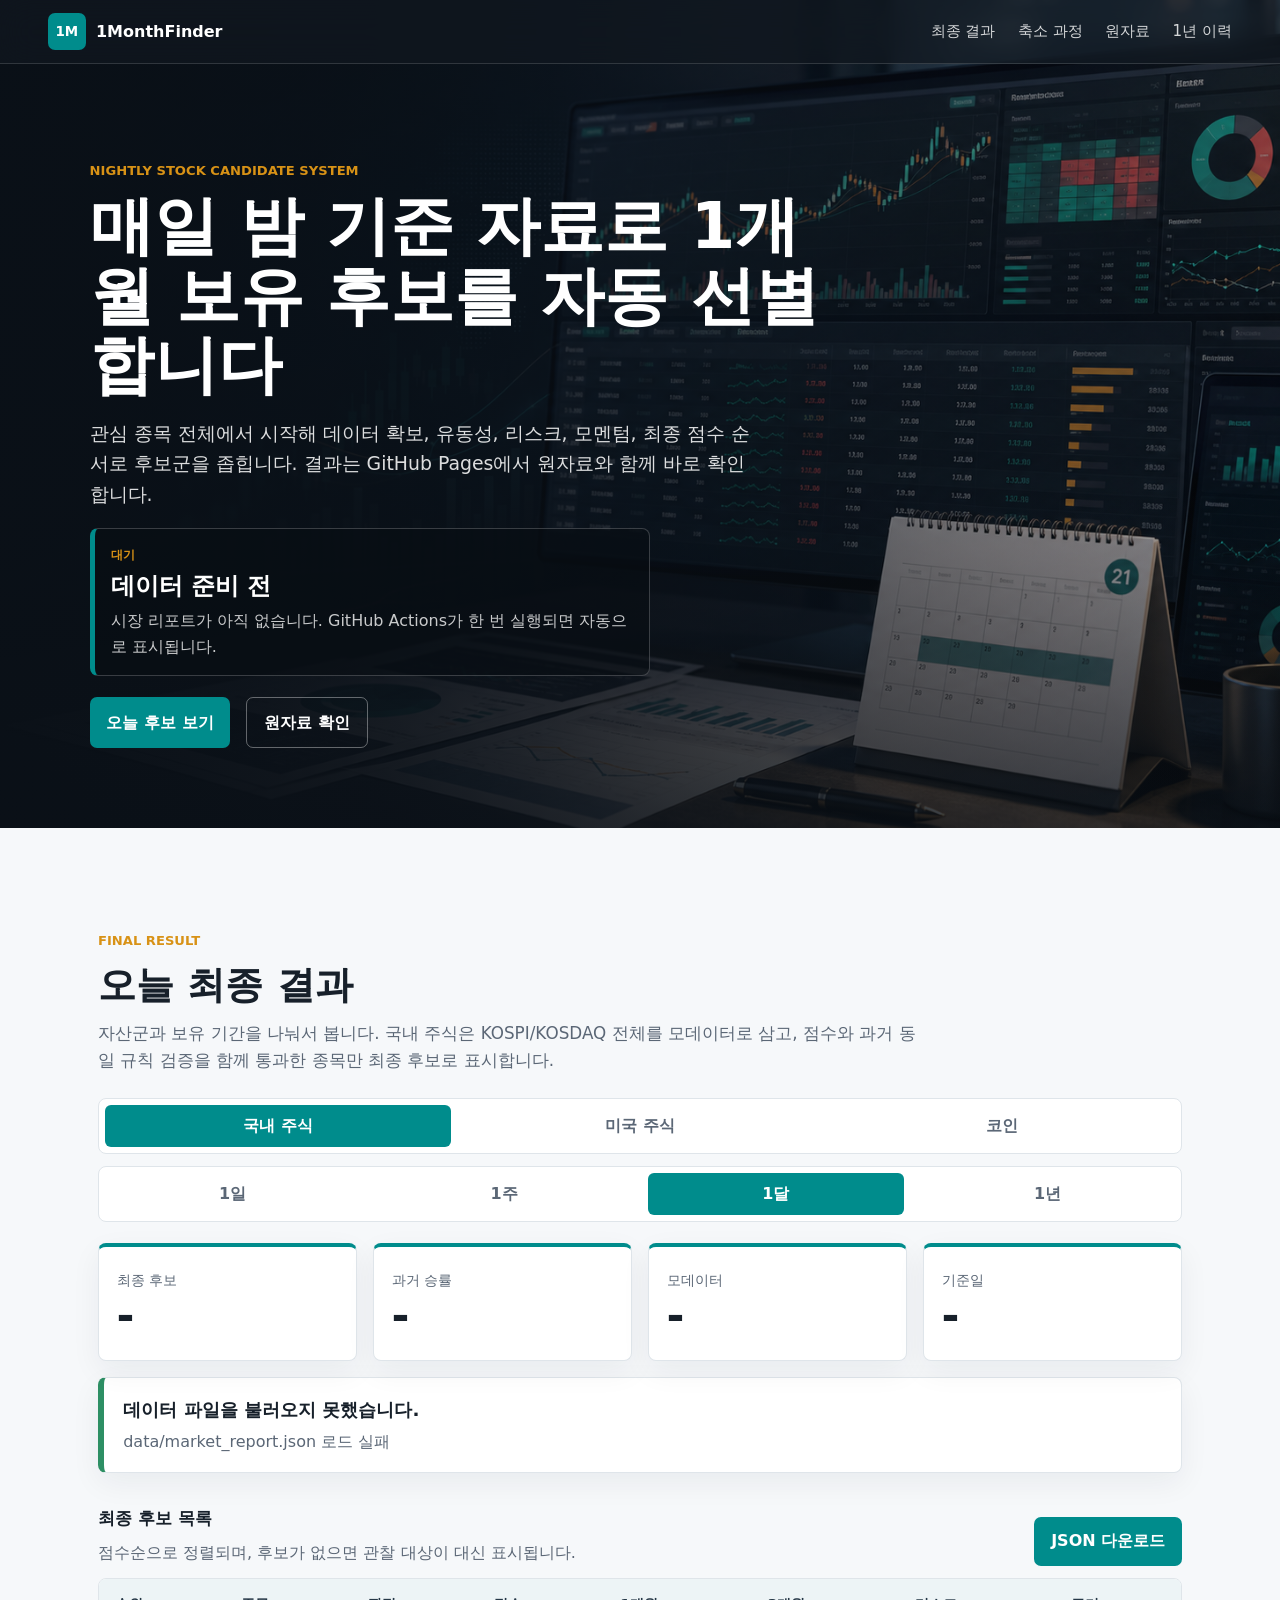
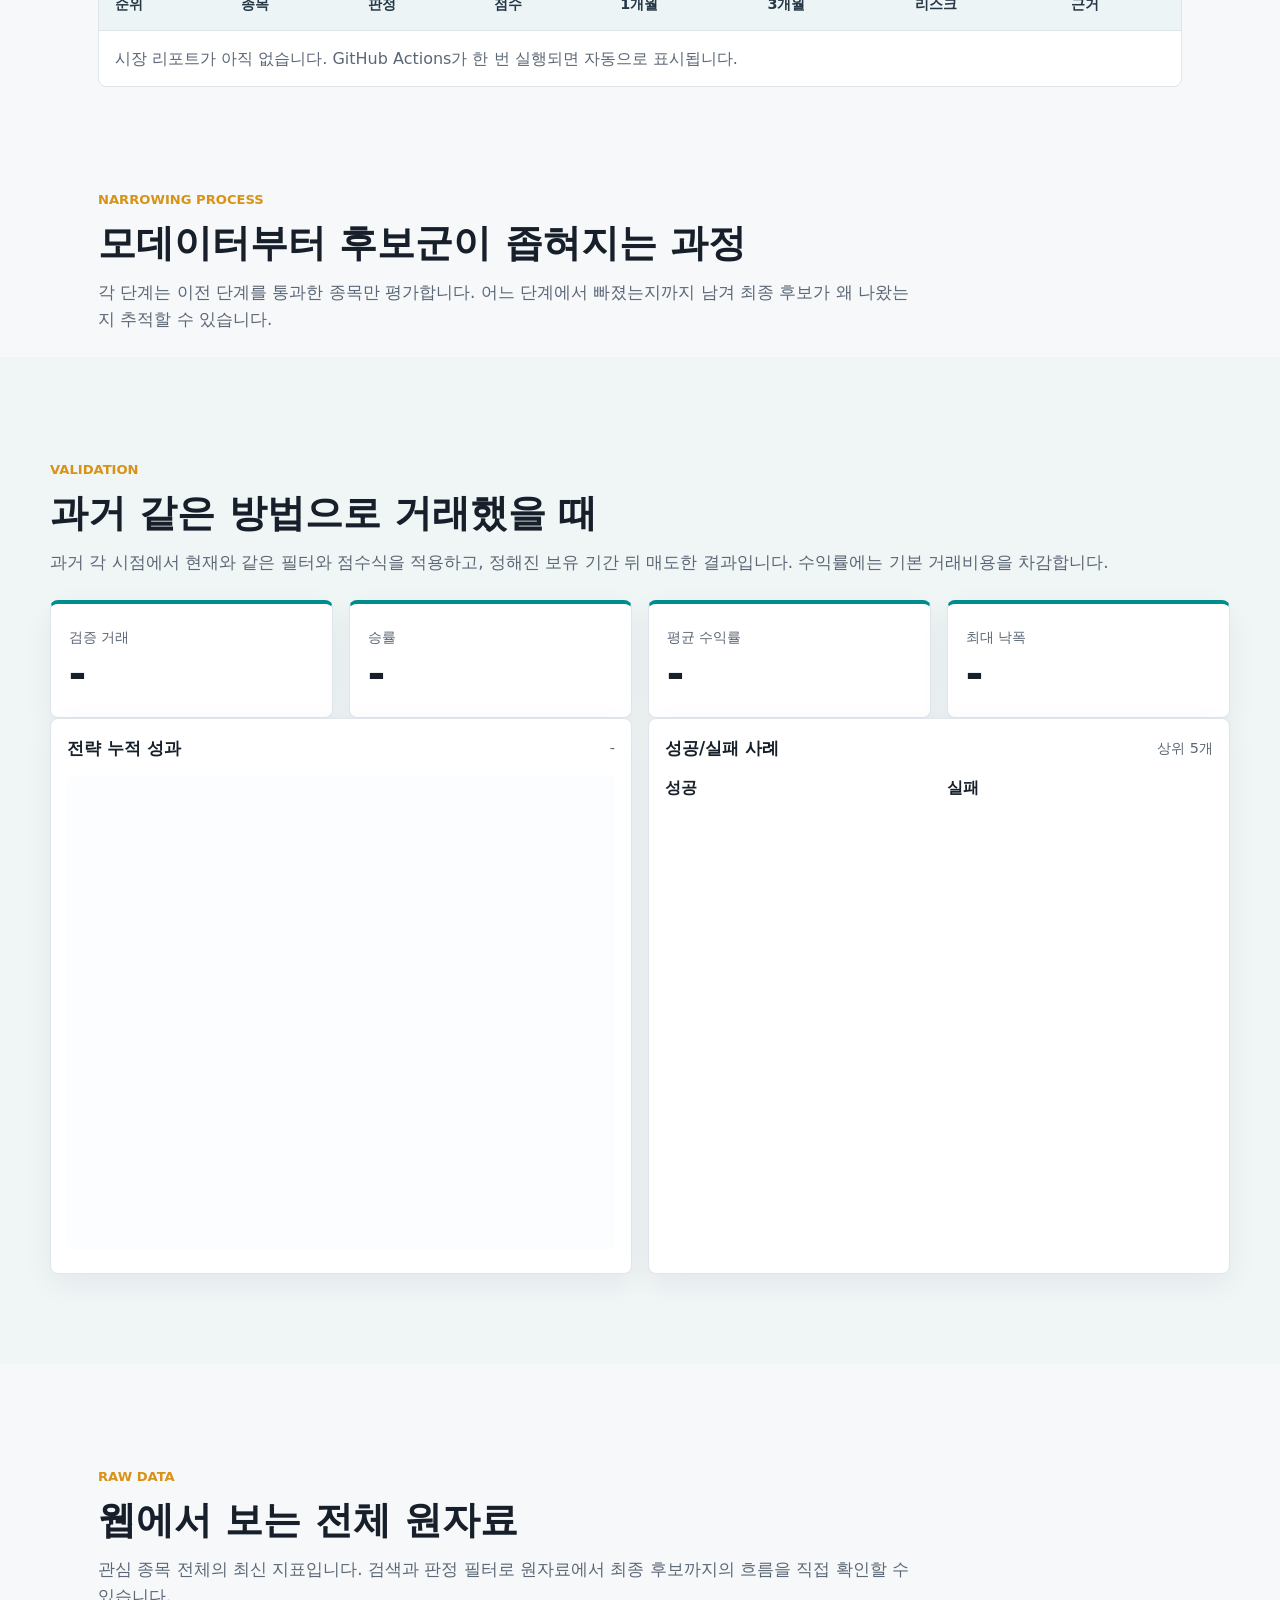
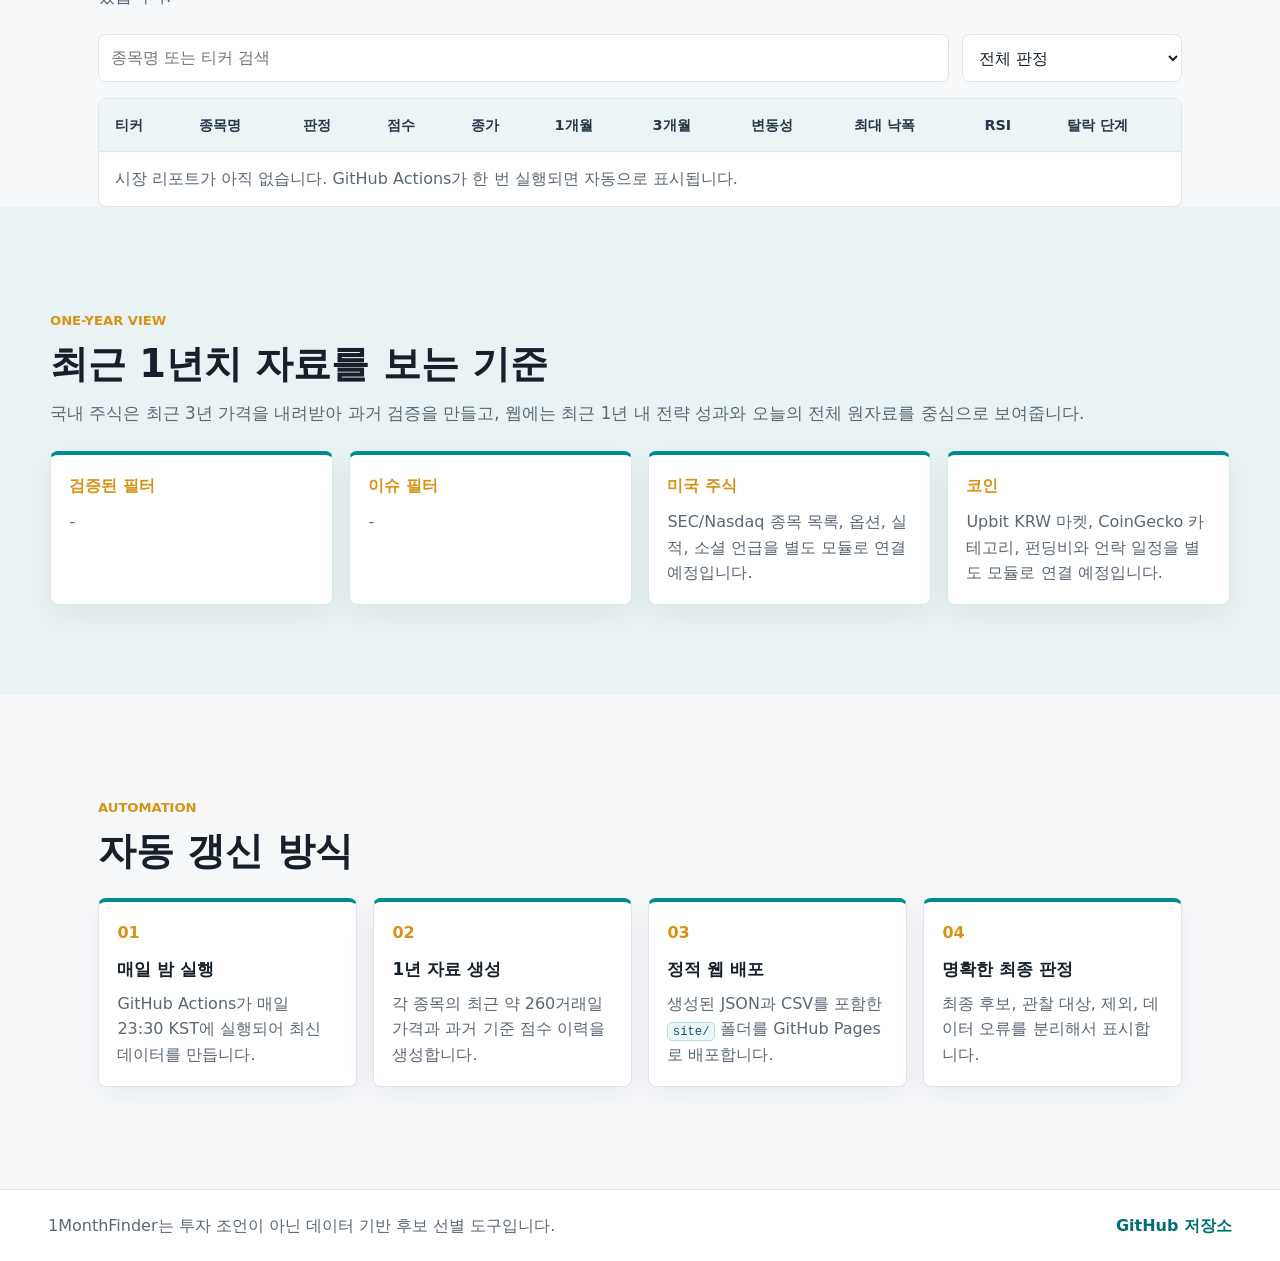
==== commit bbf14e60: "Add segmented market validation dashboard" ====
--- a/index.html
+++ b/index.html
@@ -52,9 +52,22 @@
           <p class="eyebrow">Final result</p>
           <h2 id="final-title">오늘 최종 결과</h2>
           <p>
-            최종 후보는 모든 필터를 통과하고 종합 점수 70점 이상인 종목입니다.
-            이 결과는 투자 조언이 아니라, 추가 검토할 후보군을 좁히는 리서치 출력입니다.
-          </p>
+            자산군과 보유 기간을 나눠서 봅니다. 국내 주식은 KOSPI/KOSDAQ 전체를 모데이터로 삼고,
+            점수와 과거 동일 규칙 검증을 함께 통과한 종목만 최종 후보로 표시합니다.
+          </p>
+        </div>
+
+        <div class="switcher" aria-label="자산군 선택">
+          <button class="switch-button active" data-asset="kr" type="button">국내 주식</button>
+          <button class="switch-button" data-asset="us" type="button">미국 주식</button>
+          <button class="switch-button" data-asset="crypto" type="button">코인</button>
+        </div>
+
+        <div class="switcher period-switcher" aria-label="기간 선택">
+          <button class="switch-button" data-period="1d" type="button">1일</button>
+          <button class="switch-button" data-period="1w" type="button">1주</button>
+          <button class="switch-button active" data-period="1m" type="button">1달</button>
+          <button class="switch-button" data-period="1y" type="button">1년</button>
         </div>
 
         <div class="stat-grid" aria-label="오늘 요약">
@@ -63,7 +76,7 @@
             <strong id="candidateCount">-</strong>
           </article>
           <article class="stat">
-            <span>관찰 대상</span>
+            <span>과거 승률</span>
             <strong id="watchCount">-</strong>
           </article>
           <article class="stat">
@@ -86,7 +99,7 @@
             <h3>최종 후보 목록</h3>
             <p>점수순으로 정렬되며, 후보가 없으면 관찰 대상이 대신 표시됩니다.</p>
           </div>
-          <a class="download-link" href="data/candidates.csv">CSV 다운로드</a>
+          <a class="download-link" href="data/market_report.json">JSON 다운로드</a>
         </div>
         <div class="table-wrap">
           <table>
@@ -121,6 +134,60 @@
           </p>
         </div>
         <div class="funnel-grid" id="funnelGrid" aria-live="polite"></div>
+      </section>
+
+      <section class="section backtest-section" id="backtest" aria-labelledby="backtest-title">
+        <div class="section-heading">
+          <p class="eyebrow">Validation</p>
+          <h2 id="backtest-title">과거 같은 방법으로 거래했을 때</h2>
+          <p>
+            과거 각 시점에서 현재와 같은 필터와 점수식을 적용하고, 정해진 보유 기간 뒤 매도한
+            결과입니다. 수익률에는 기본 거래비용을 차감합니다.
+          </p>
+        </div>
+        <div class="stat-grid validation-grid">
+          <article class="stat">
+            <span>검증 거래</span>
+            <strong id="tradeCount">-</strong>
+          </article>
+          <article class="stat">
+            <span>승률</span>
+            <strong id="winRate">-</strong>
+          </article>
+          <article class="stat">
+            <span>평균 수익률</span>
+            <strong id="avgReturn">-</strong>
+          </article>
+          <article class="stat">
+            <span>최대 낙폭</span>
+            <strong id="maxDrawdown">-</strong>
+          </article>
+        </div>
+        <div class="chart-grid">
+          <article class="chart-panel">
+            <div class="panel-heading">
+              <h3>전략 누적 성과</h3>
+              <span id="validationStatus">-</span>
+            </div>
+            <canvas id="historyChart" height="260" aria-label="전략 누적 성과 차트"></canvas>
+          </article>
+          <article class="chart-panel">
+            <div class="panel-heading">
+              <h3>성공/실패 사례</h3>
+              <span id="caseMeta">상위 5개</span>
+            </div>
+            <div class="case-grid">
+              <div>
+                <h4>성공</h4>
+                <ul id="bestTrades"></ul>
+              </div>
+              <div>
+                <h4>실패</h4>
+                <ul id="worstTrades"></ul>
+              </div>
+            </div>
+          </article>
+        </div>
       </section>
 
       <section class="section" id="raw" aria-labelledby="raw-title">
@@ -171,26 +238,28 @@
       <section class="section history-section" id="history" aria-labelledby="history-title">
         <div class="section-heading">
           <p class="eyebrow">One-year view</p>
-          <h2 id="history-title">최근 1년치 점수와 가격 자료</h2>
-          <p>
-            점수 이력은 과거 각 거래일 기준으로 다시 계산한 후보 수와 최고 점수입니다.
-            가격 자료는 종목별 최근 약 260거래일 종가를 보여줍니다.
-          </p>
-        </div>
-        <div class="chart-grid">
-          <article class="chart-panel">
-            <div class="panel-heading">
-              <h3>후보 수와 최고 점수</h3>
-              <span id="historyMeta">-</span>
-            </div>
-            <canvas id="historyChart" height="260" aria-label="최근 1년 후보 수와 최고 점수 차트"></canvas>
-          </article>
-          <article class="chart-panel">
-            <div class="panel-heading">
-              <h3>종목별 1년 가격</h3>
-              <select id="symbolSelect" aria-label="가격 차트 종목 선택"></select>
-            </div>
-            <canvas id="priceChart" height="260" aria-label="선택 종목의 최근 1년 종가 차트"></canvas>
+          <h2 id="history-title">최근 1년치 자료를 보는 기준</h2>
+          <p>
+            국내 주식은 최근 3년 가격을 내려받아 과거 검증을 만들고, 웹에는 최근 1년 내
+            전략 성과와 오늘의 전체 원자료를 중심으로 보여줍니다.
+          </p>
+        </div>
+        <div class="method-grid">
+          <article>
+            <span>검증된 필터</span>
+            <p id="validatedFilters">-</p>
+          </article>
+          <article>
+            <span>이슈 필터</span>
+            <p id="issueFilters">-</p>
+          </article>
+          <article>
+            <span>미국 주식</span>
+            <p>SEC/Nasdaq 종목 목록, 옵션, 실적, 소셜 언급을 별도 모듈로 연결 예정입니다.</p>
+          </article>
+          <article>
+            <span>코인</span>
+            <p>Upbit KRW 마켓, CoinGecko 카테고리, 펀딩비와 언락 일정을 별도 모듈로 연결 예정입니다.</p>
           </article>
         </div>
       </section>
--- a/styles.css
+++ b/styles.css
@@ -216,7 +216,8 @@
 .stat-grid,
 .funnel-grid,
 .chart-grid,
-.method-grid {
+.method-grid,
+.switcher {
   display: grid;
   gap: 1rem;
 }
@@ -255,6 +256,36 @@
   padding: clamp(4.5rem, 8vw, 7rem) clamp(1rem, 4vw, 3rem) 0;
 }
 
+.switcher {
+  grid-template-columns: repeat(3, minmax(0, 1fr));
+  margin-bottom: 0.8rem;
+  padding: 0.35rem;
+  border: 1px solid var(--line);
+  border-radius: 8px;
+  background: var(--white);
+}
+
+.period-switcher {
+  grid-template-columns: repeat(4, minmax(0, 1fr));
+  margin-bottom: 1.3rem;
+}
+
+.switch-button {
+  min-height: 2.65rem;
+  border: 0;
+  border-radius: 6px;
+  background: transparent;
+  color: var(--muted);
+  font: inherit;
+  font-weight: 800;
+  cursor: pointer;
+}
+
+.switch-button.active {
+  background: var(--teal);
+  color: var(--white);
+}
+
 .section-heading {
   max-width: 820px;
   margin-bottom: 1.5rem;
@@ -502,18 +533,60 @@
   background: #eaf3f3;
 }
 
-.history-section > * {
+.history-section > *,
+.backtest-section > * {
   max-width: 1180px;
   margin-right: auto;
   margin-left: auto;
 }
 
+.backtest-section {
+  max-width: none;
+  padding-bottom: clamp(4.5rem, 7vw, 6rem);
+  background: #f0f5f6;
+}
+
 .chart-grid {
   grid-template-columns: repeat(2, 1fr);
 }
 
 .chart-panel {
   padding: 1rem;
+}
+
+.case-grid {
+  display: grid;
+  grid-template-columns: repeat(2, 1fr);
+  gap: 1rem;
+}
+
+.case-grid h4 {
+  margin: 0 0 0.6rem;
+}
+
+.case-grid ul {
+  display: grid;
+  gap: 0.65rem;
+  min-height: 190px;
+  margin: 0;
+  padding: 0;
+  list-style: none;
+}
+
+.case-grid li {
+  padding: 0.65rem;
+  border-radius: 6px;
+  background: #f4f8f9;
+}
+
+.case-grid strong,
+.case-grid span {
+  display: block;
+}
+
+.case-grid span {
+  color: var(--muted);
+  font-size: 0.92rem;
 }
 
 .panel-heading {
@@ -629,7 +702,10 @@
   .funnel-grid,
   .chart-grid,
   .method-grid,
-  .controls {
+  .controls,
+  .switcher,
+  .period-switcher,
+  .case-grid {
     grid-template-columns: 1fr;
   }
 
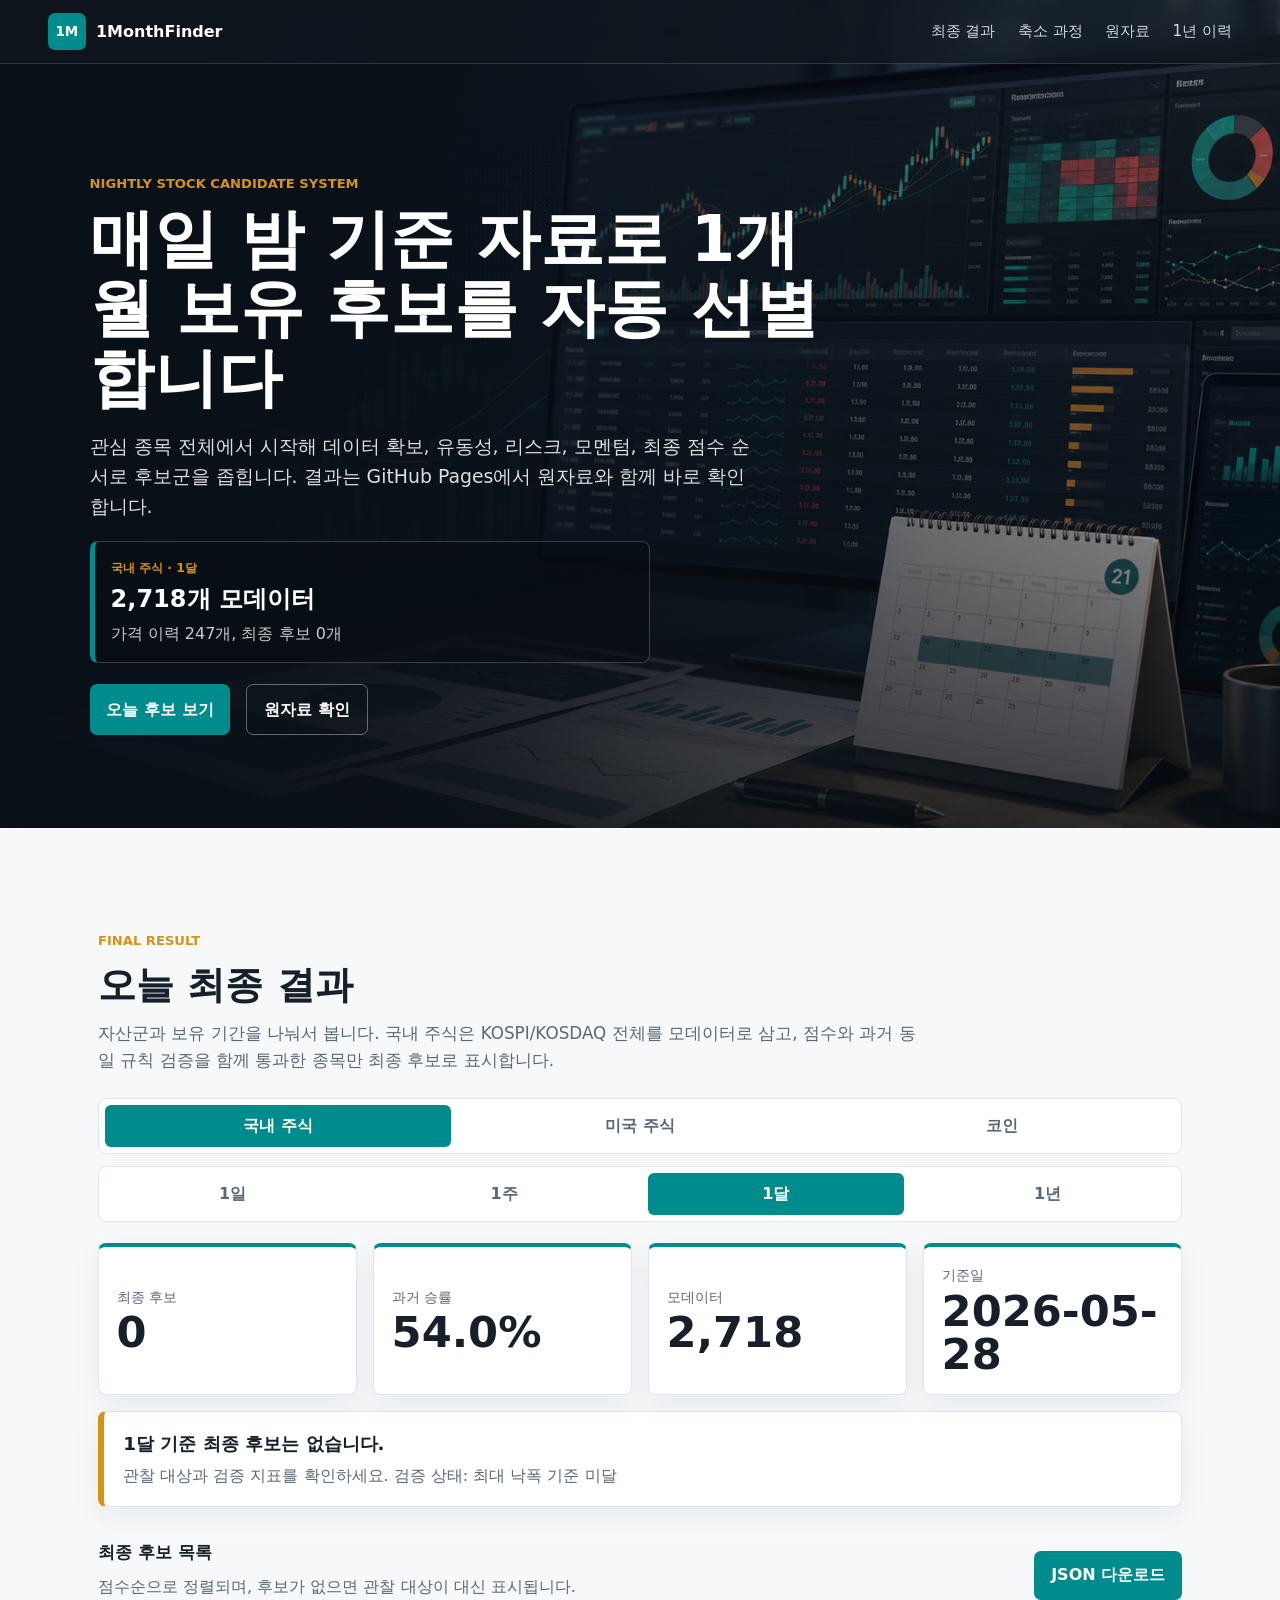
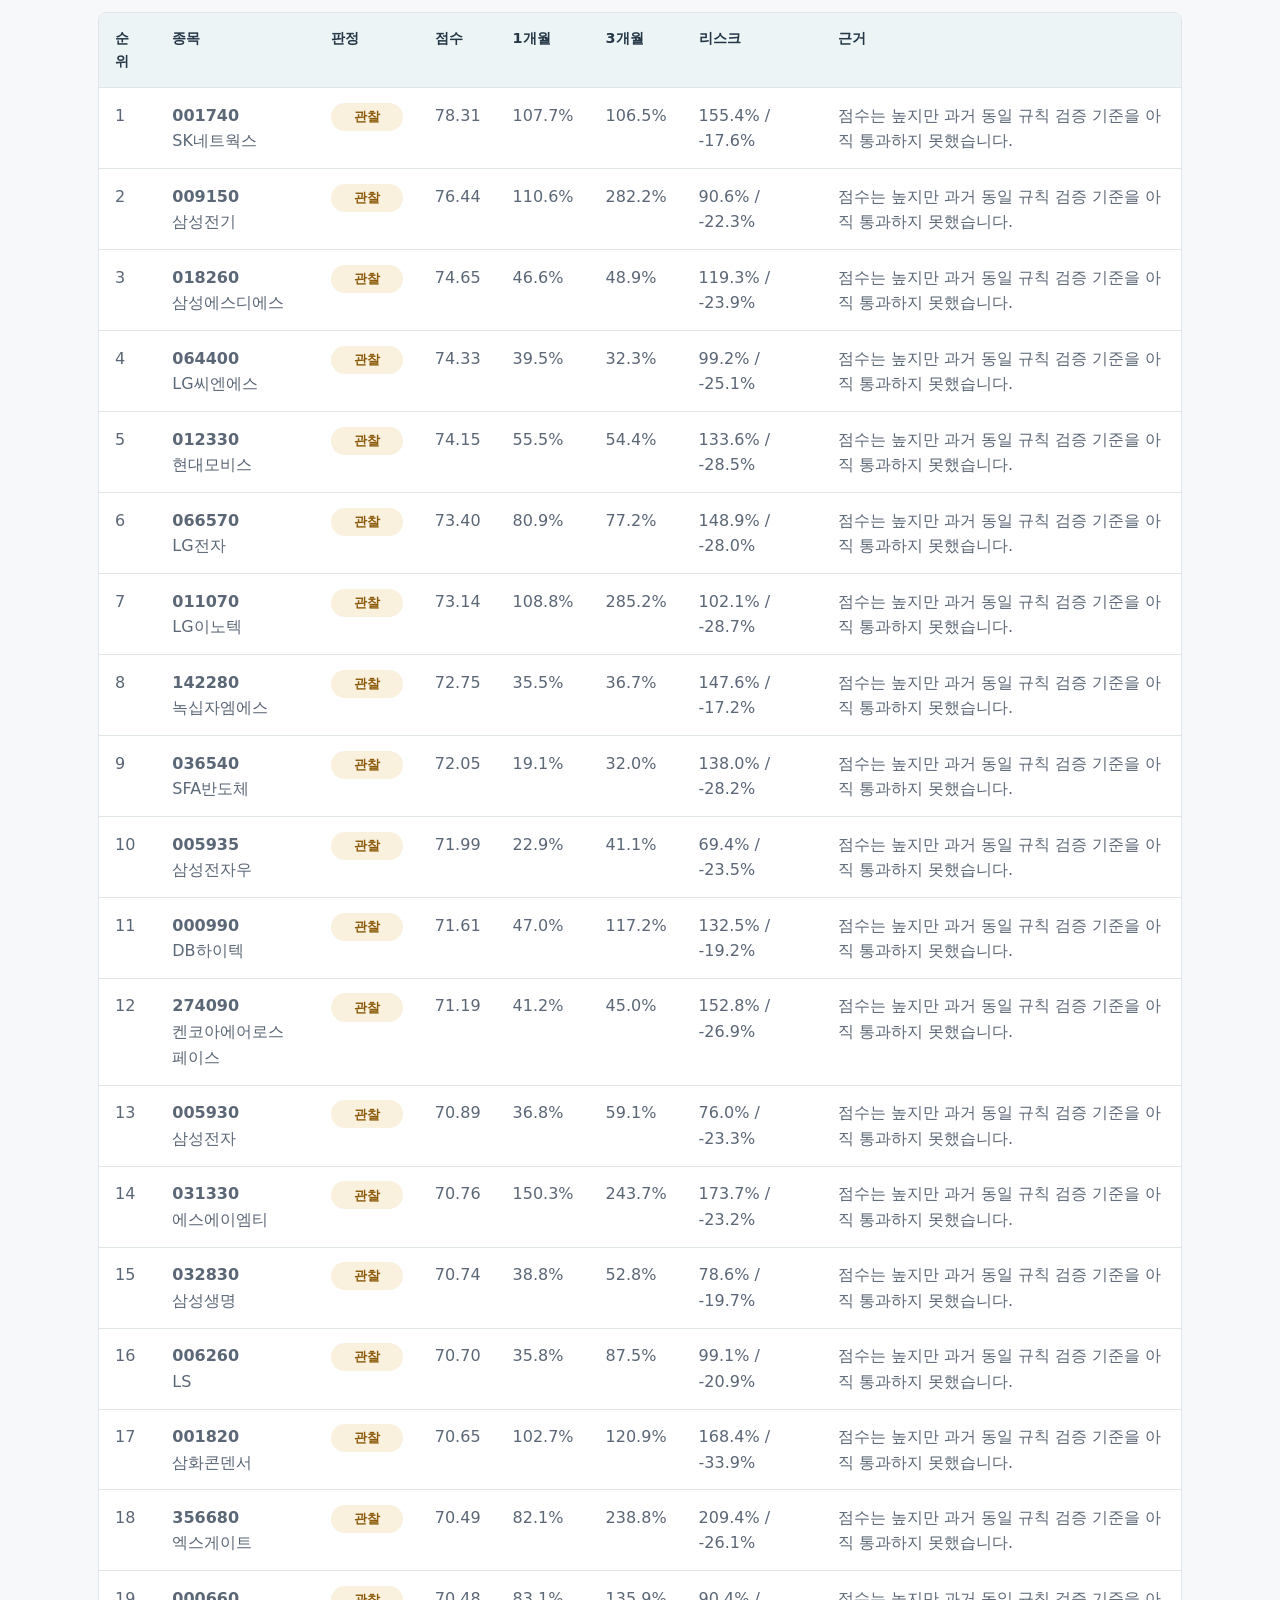
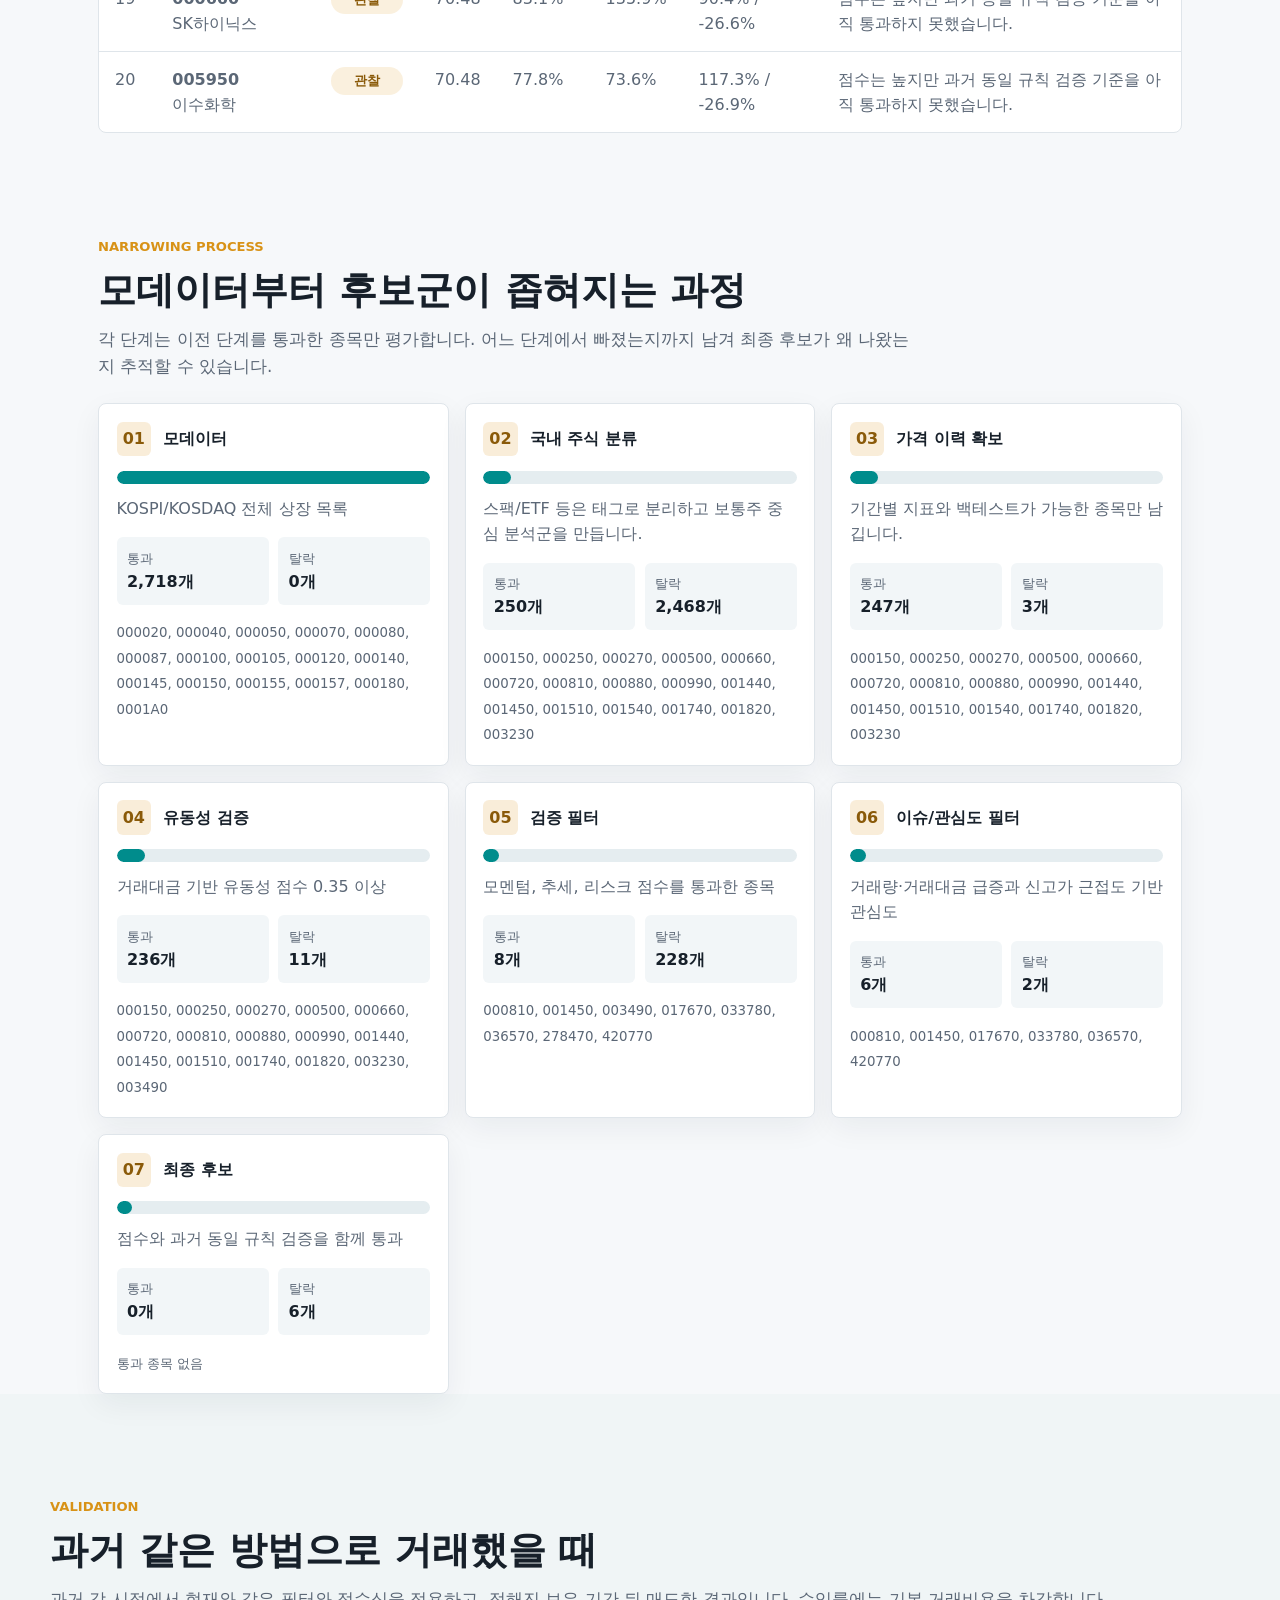
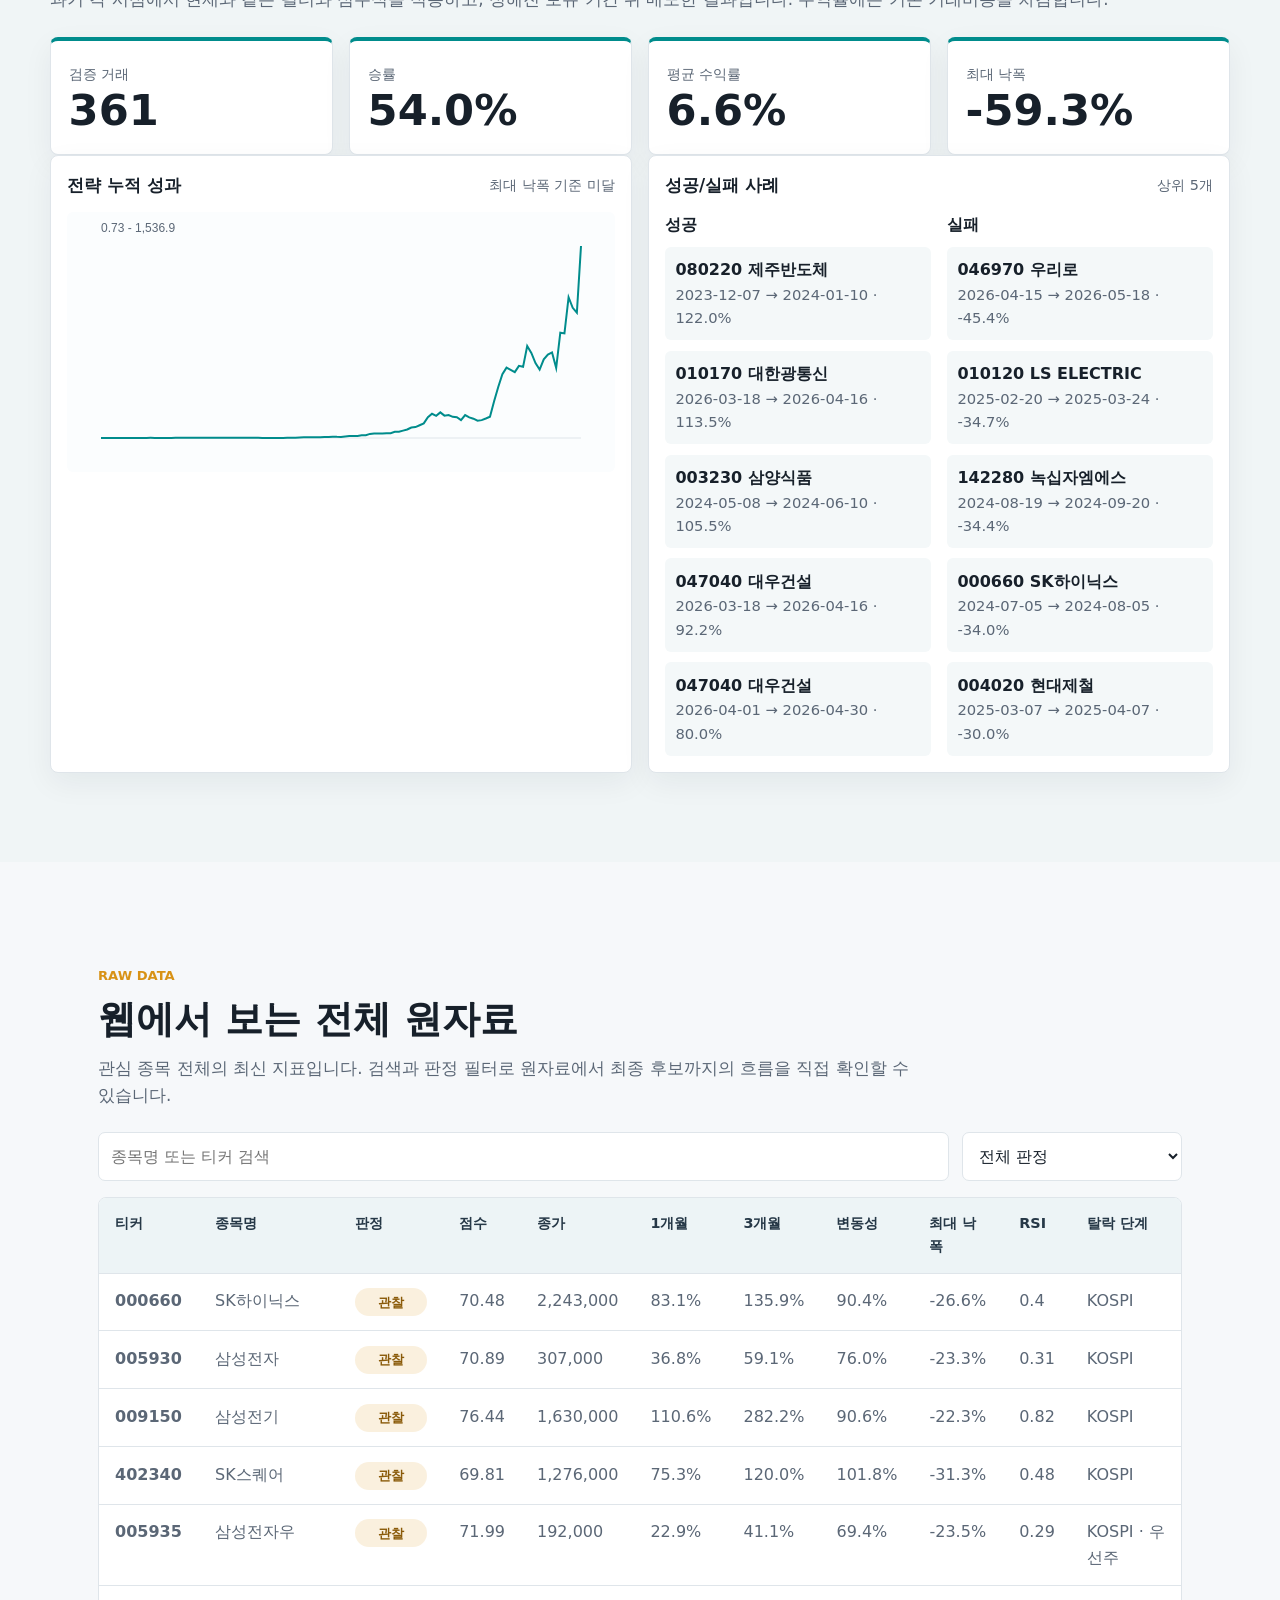
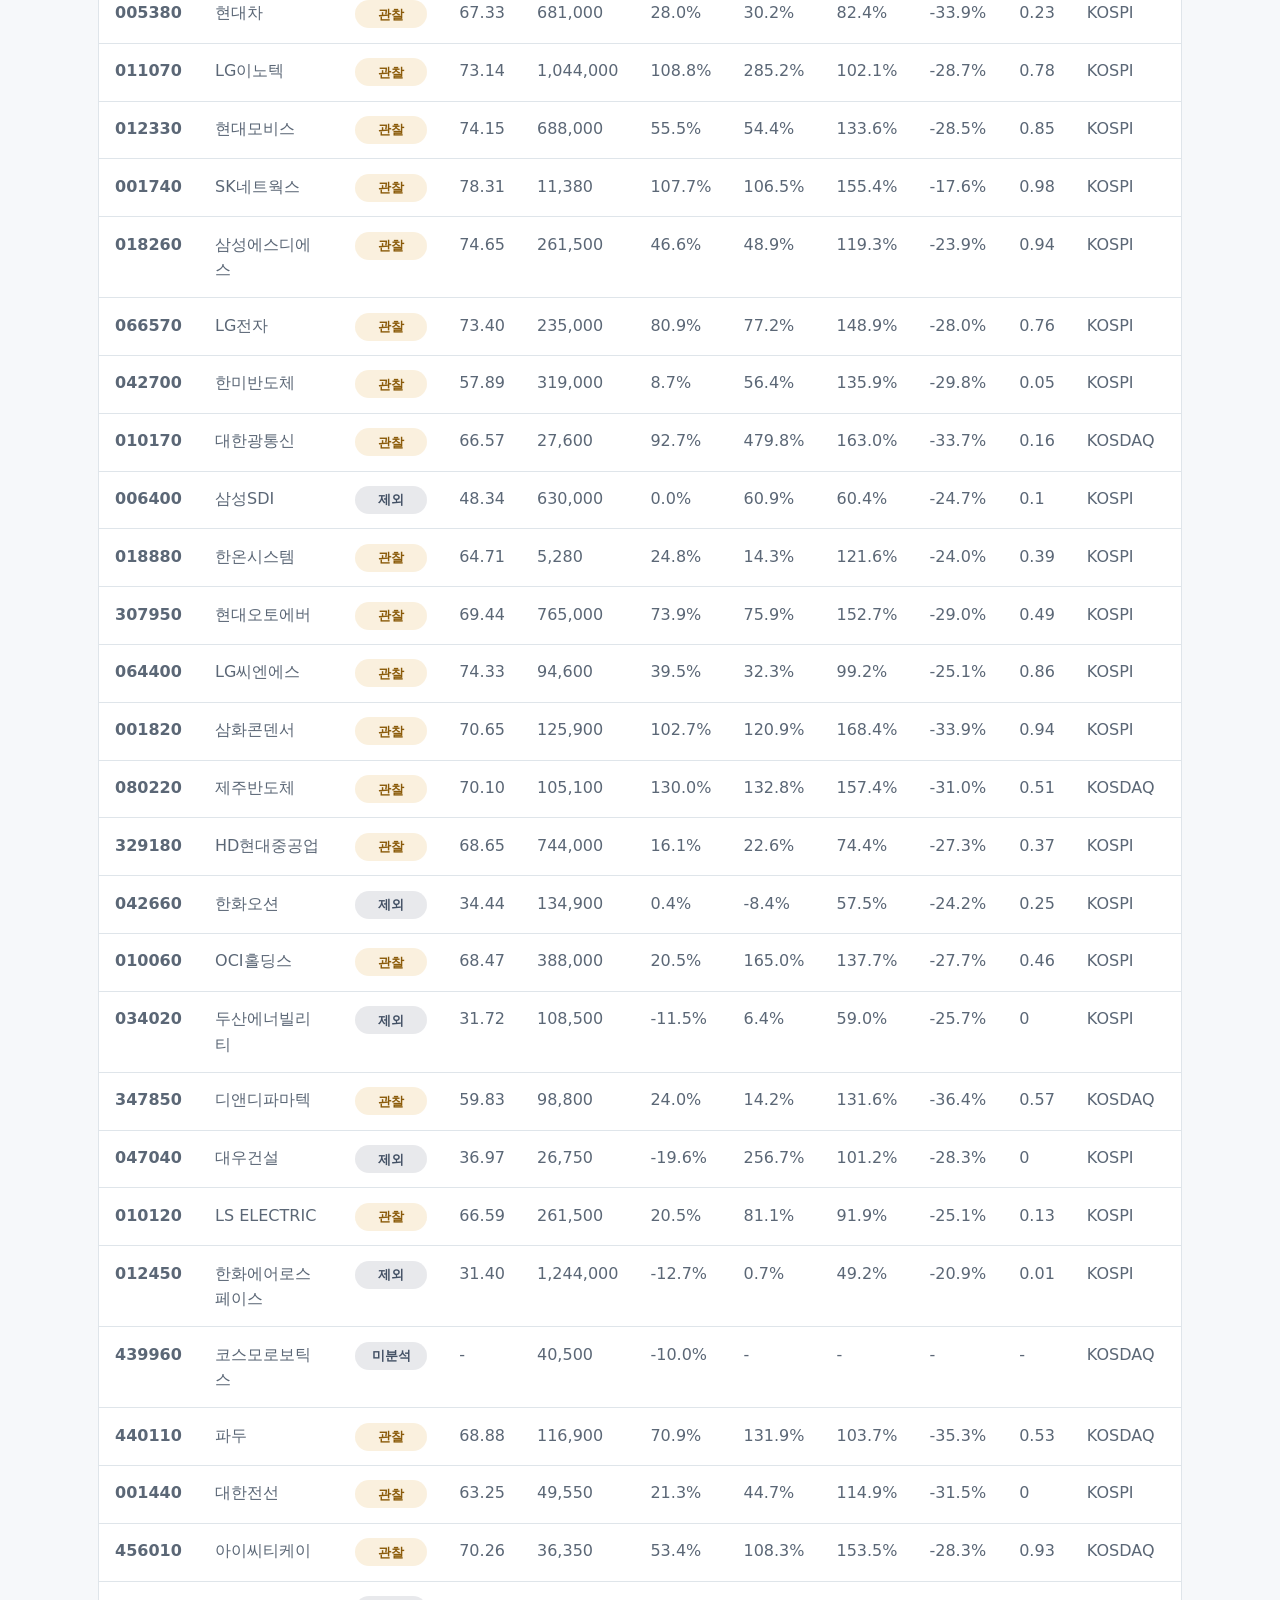
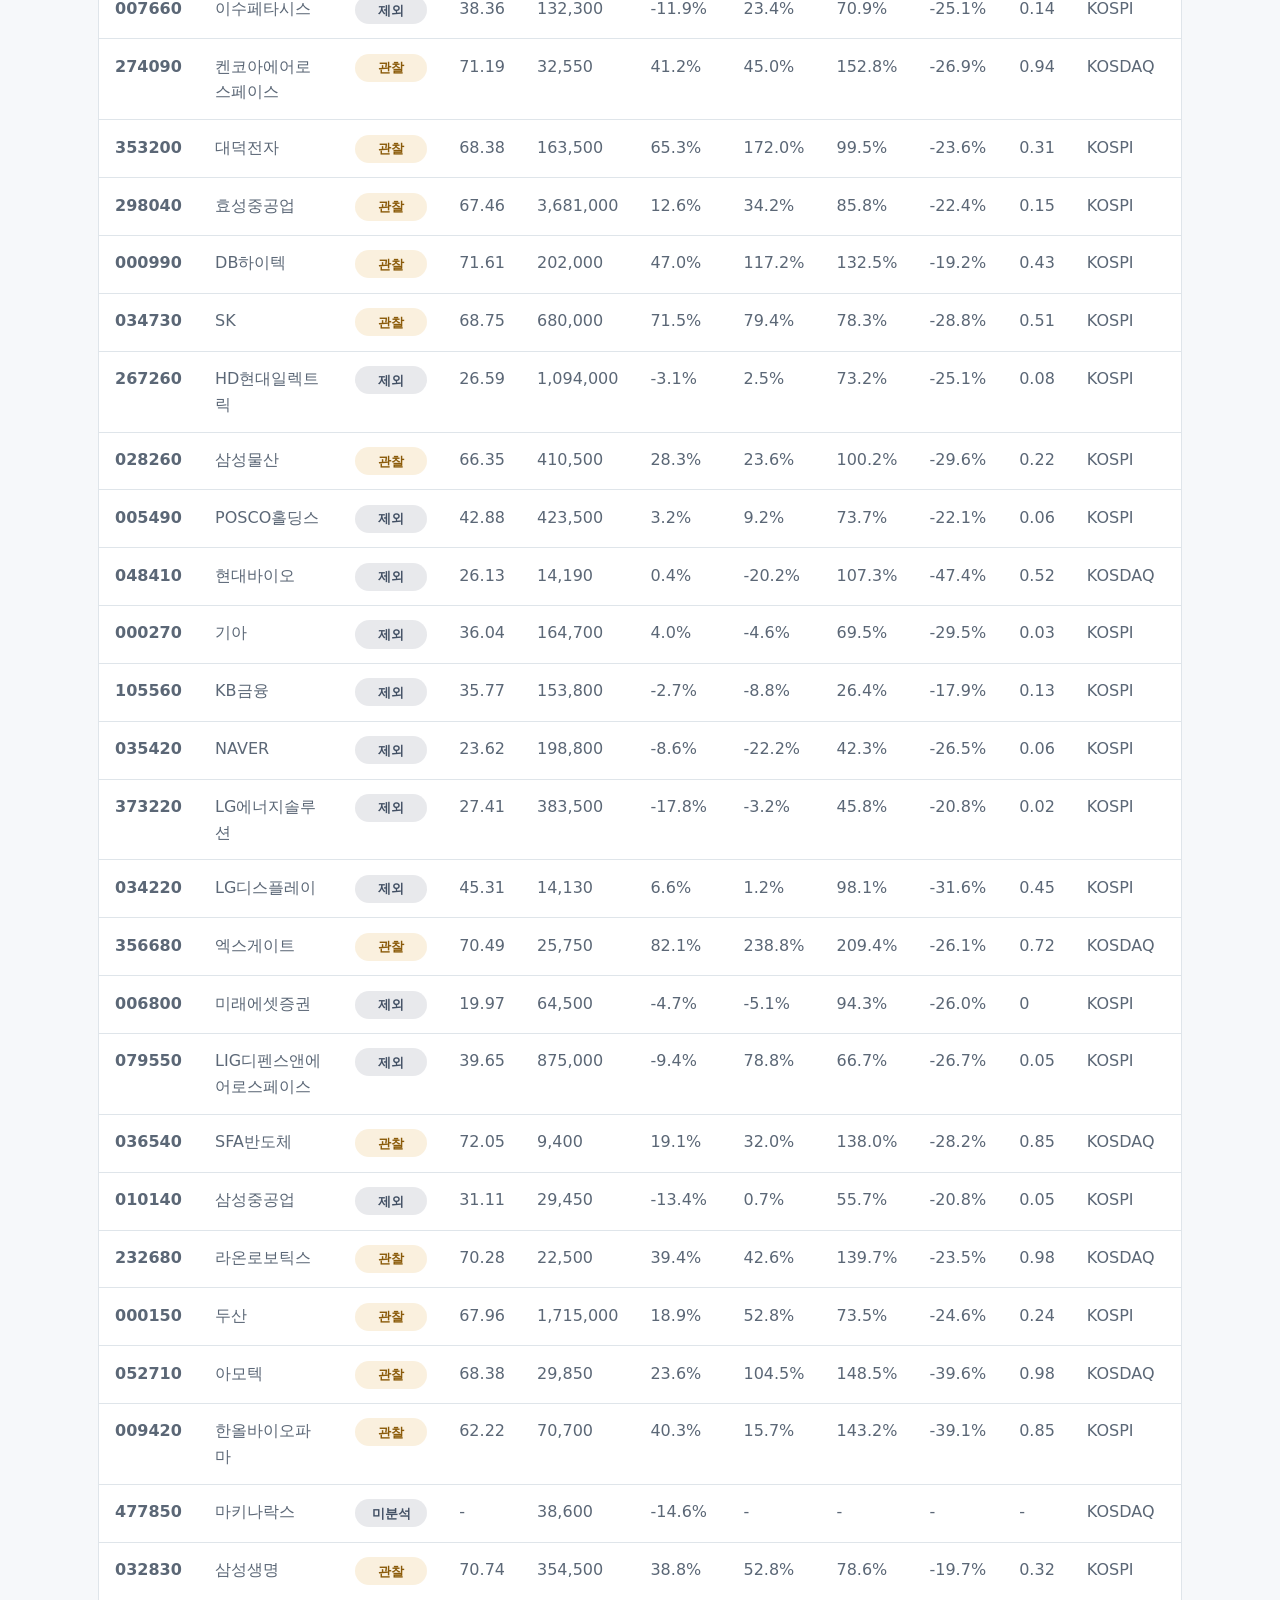
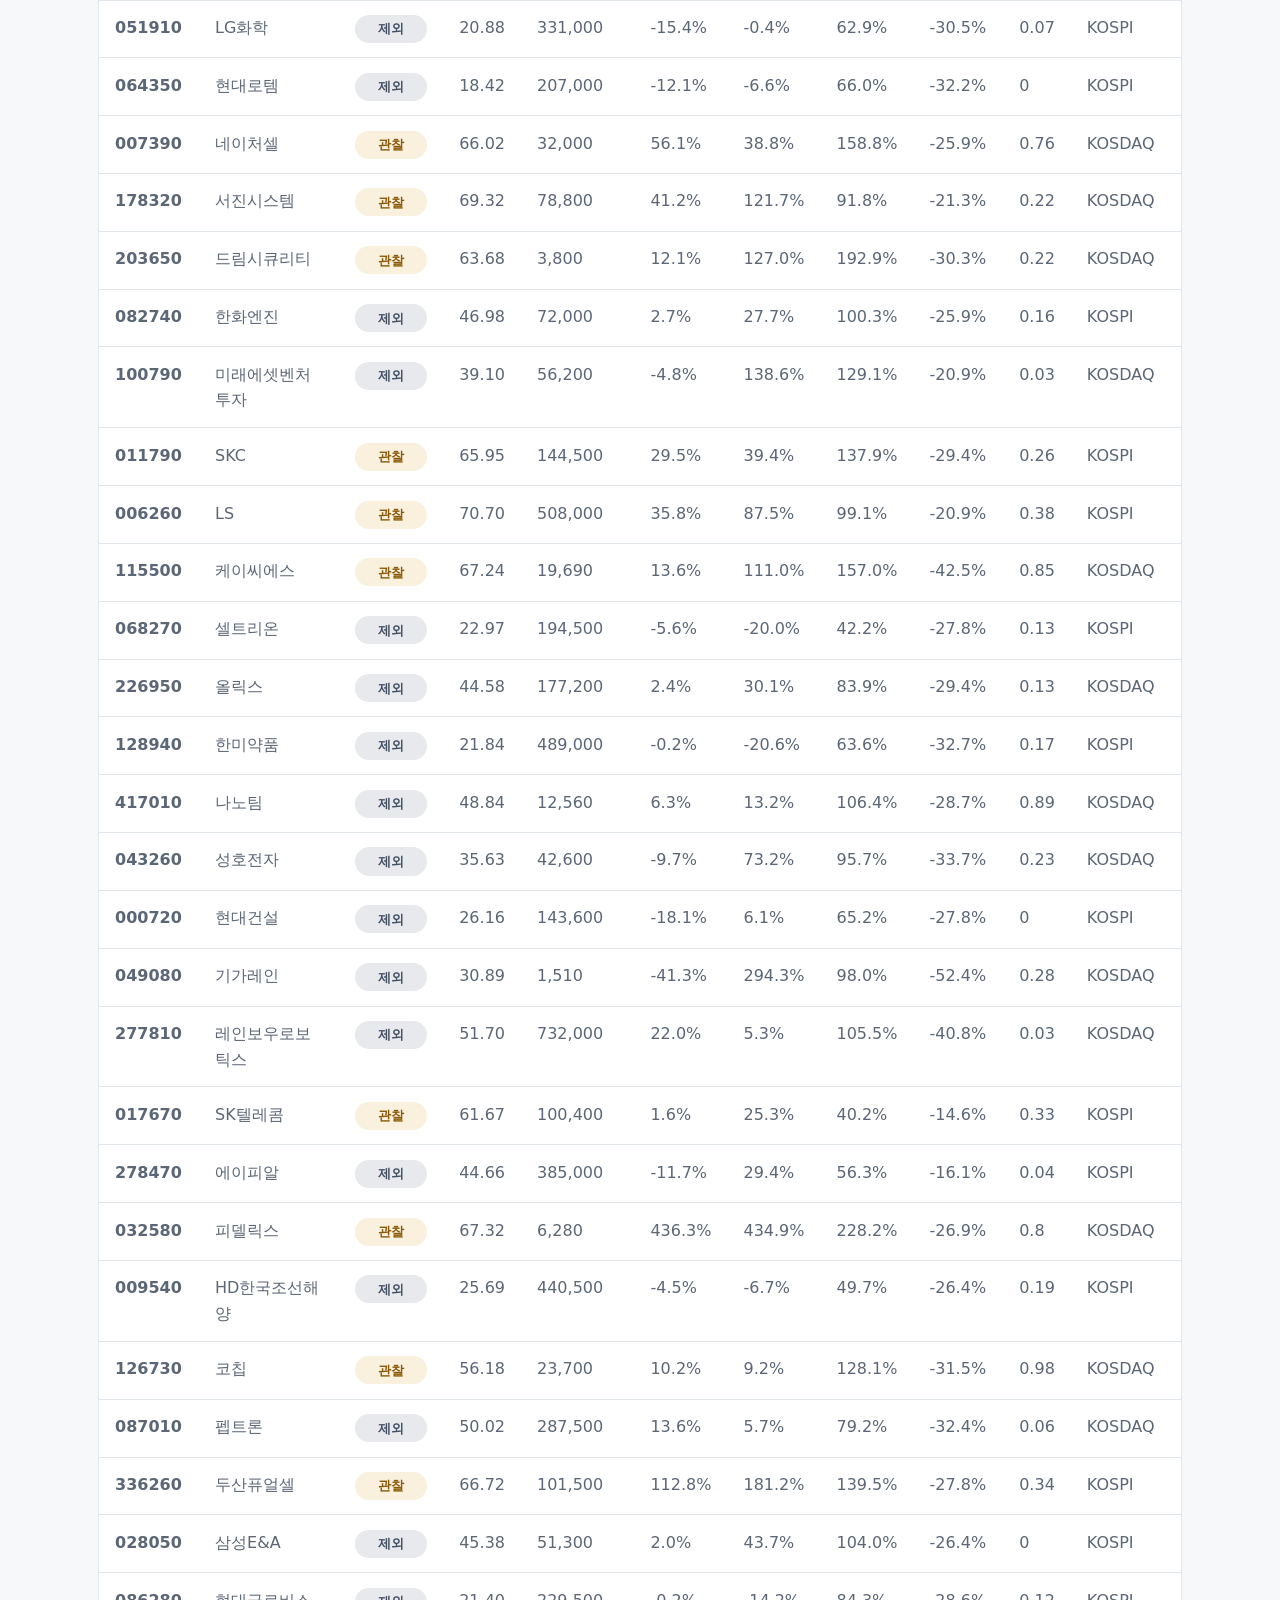
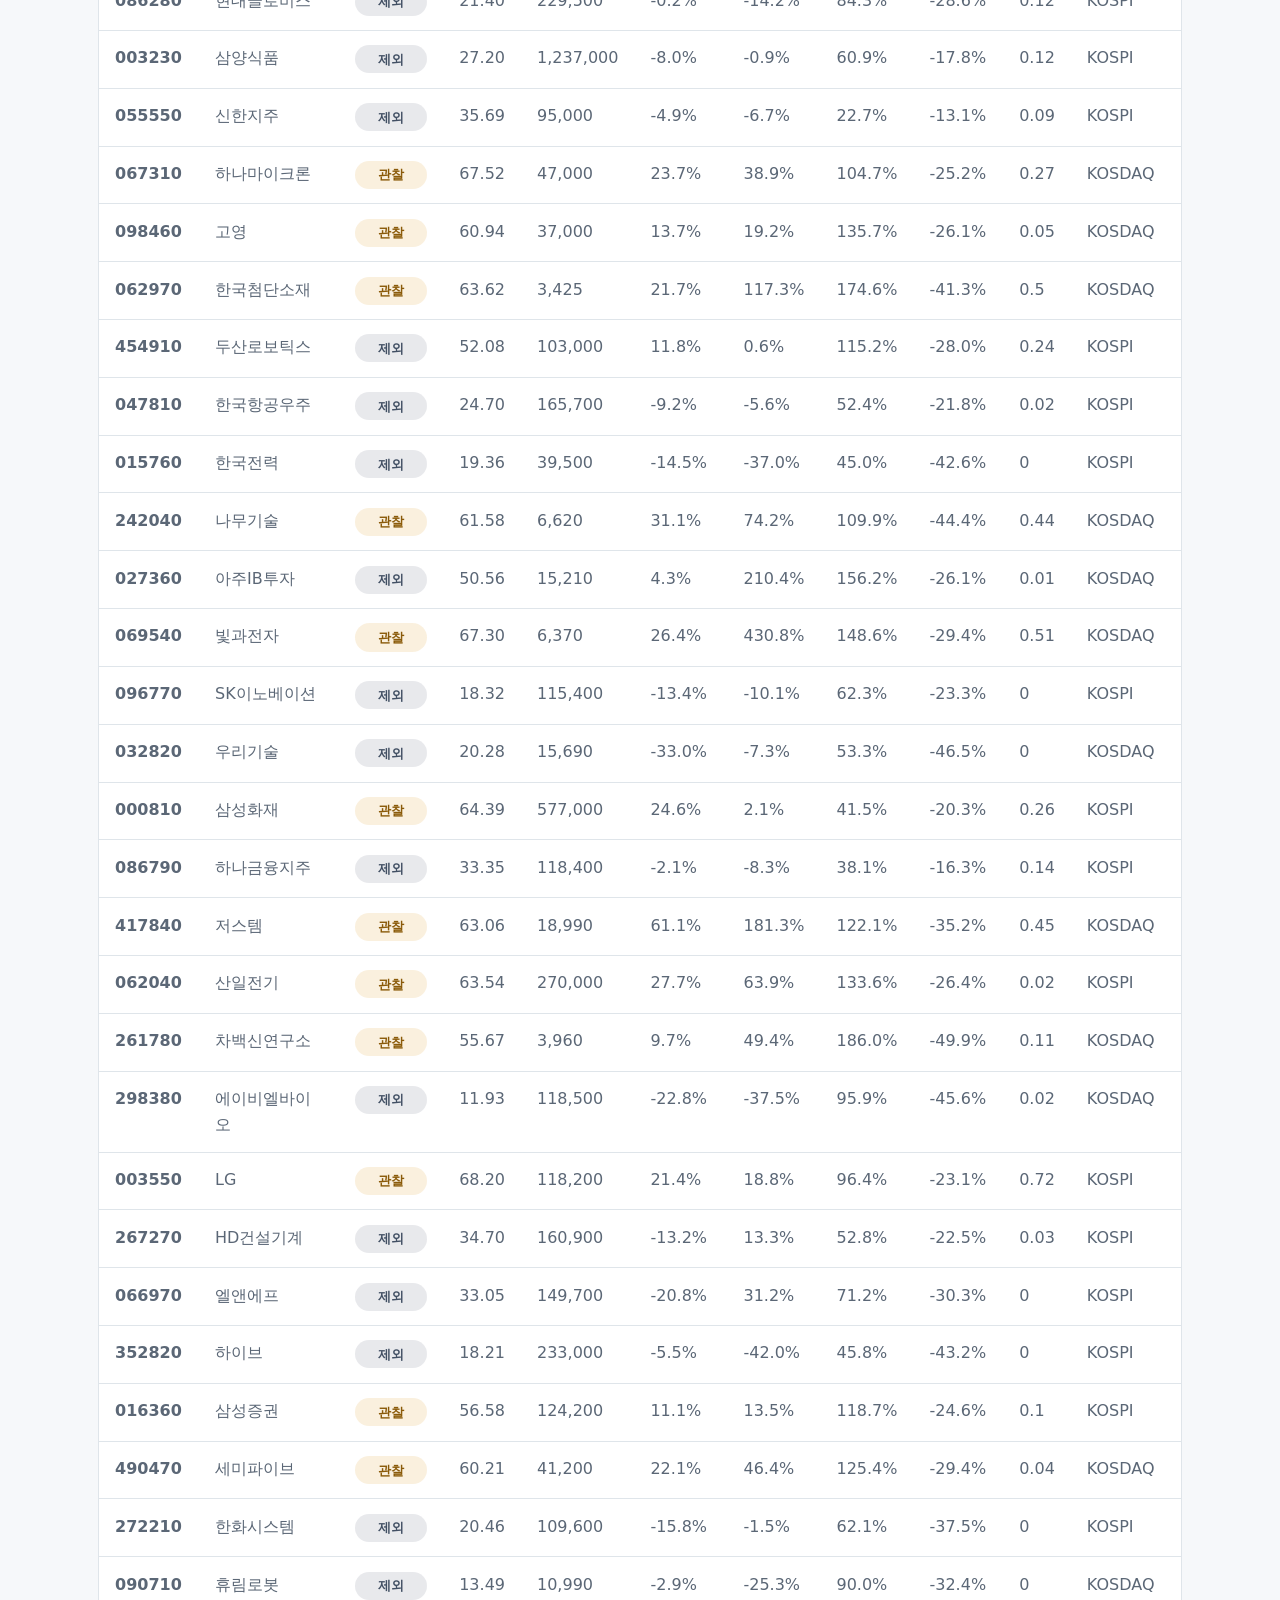
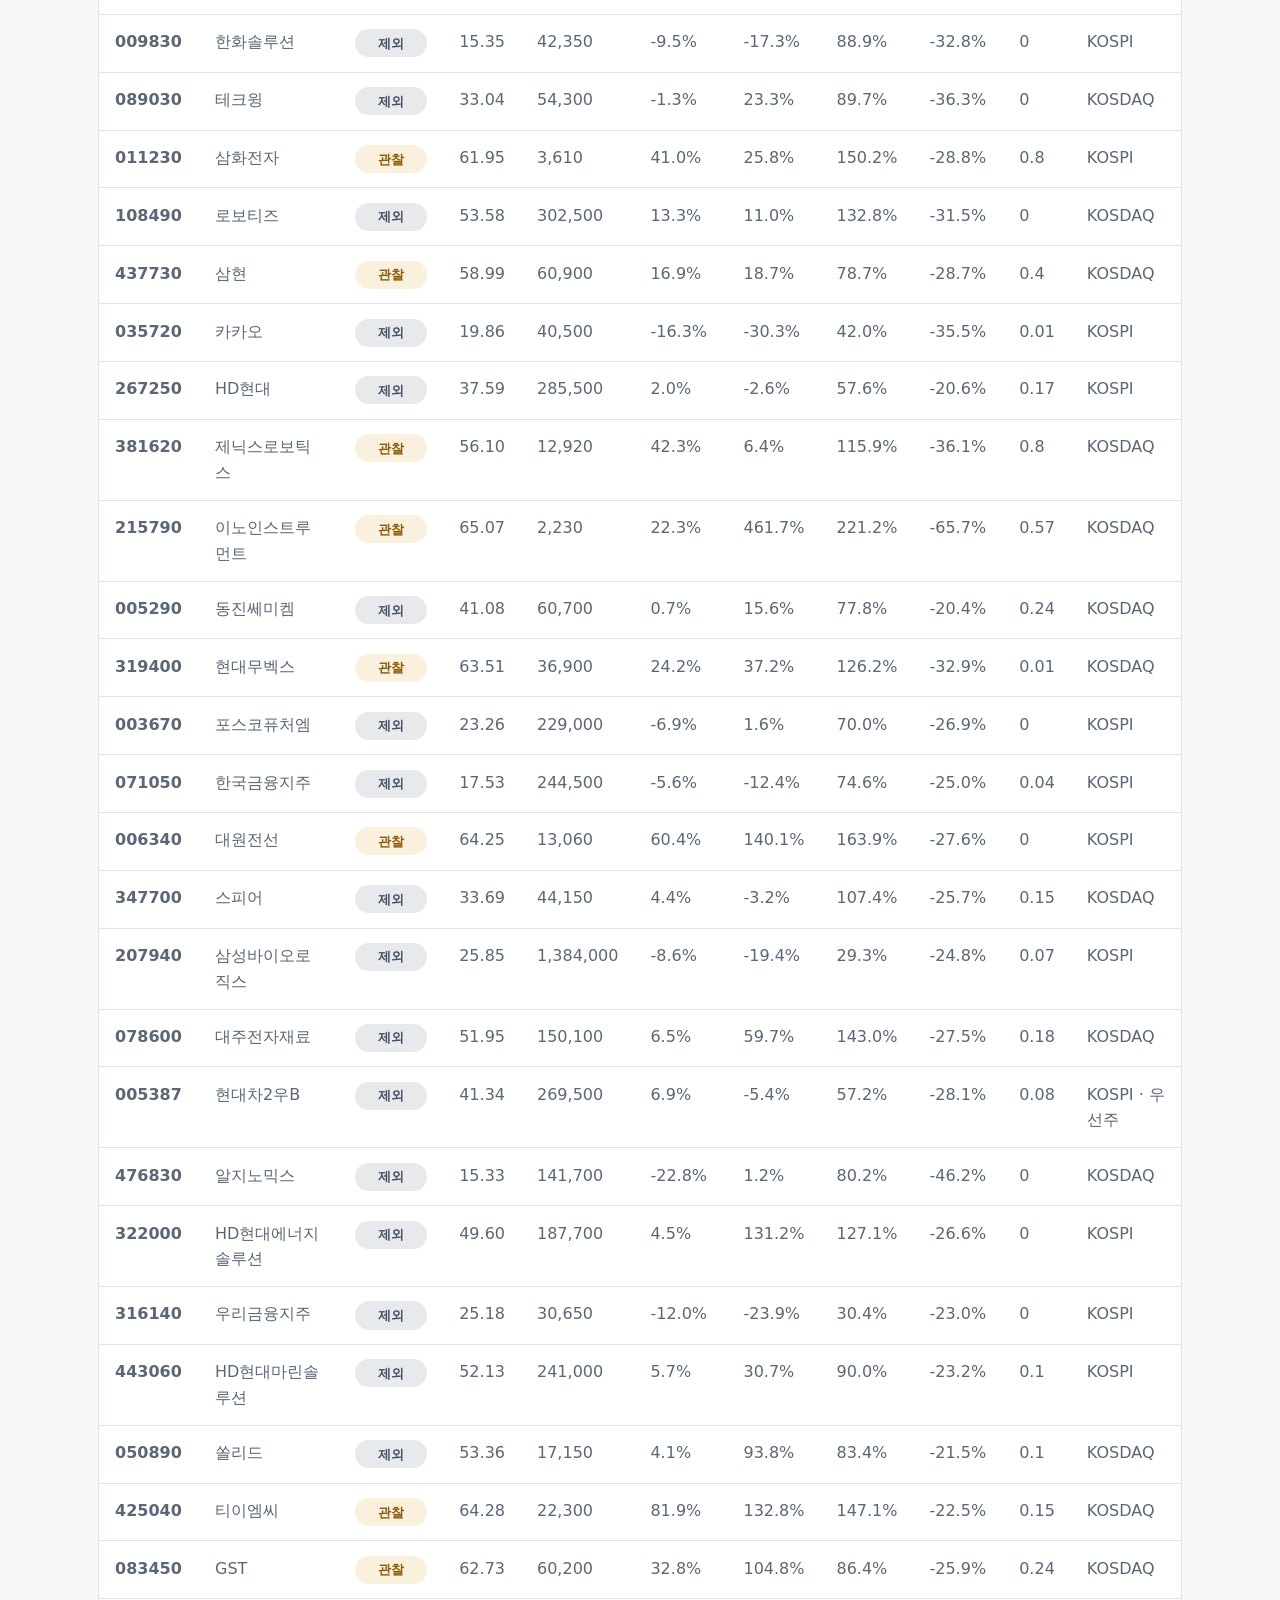
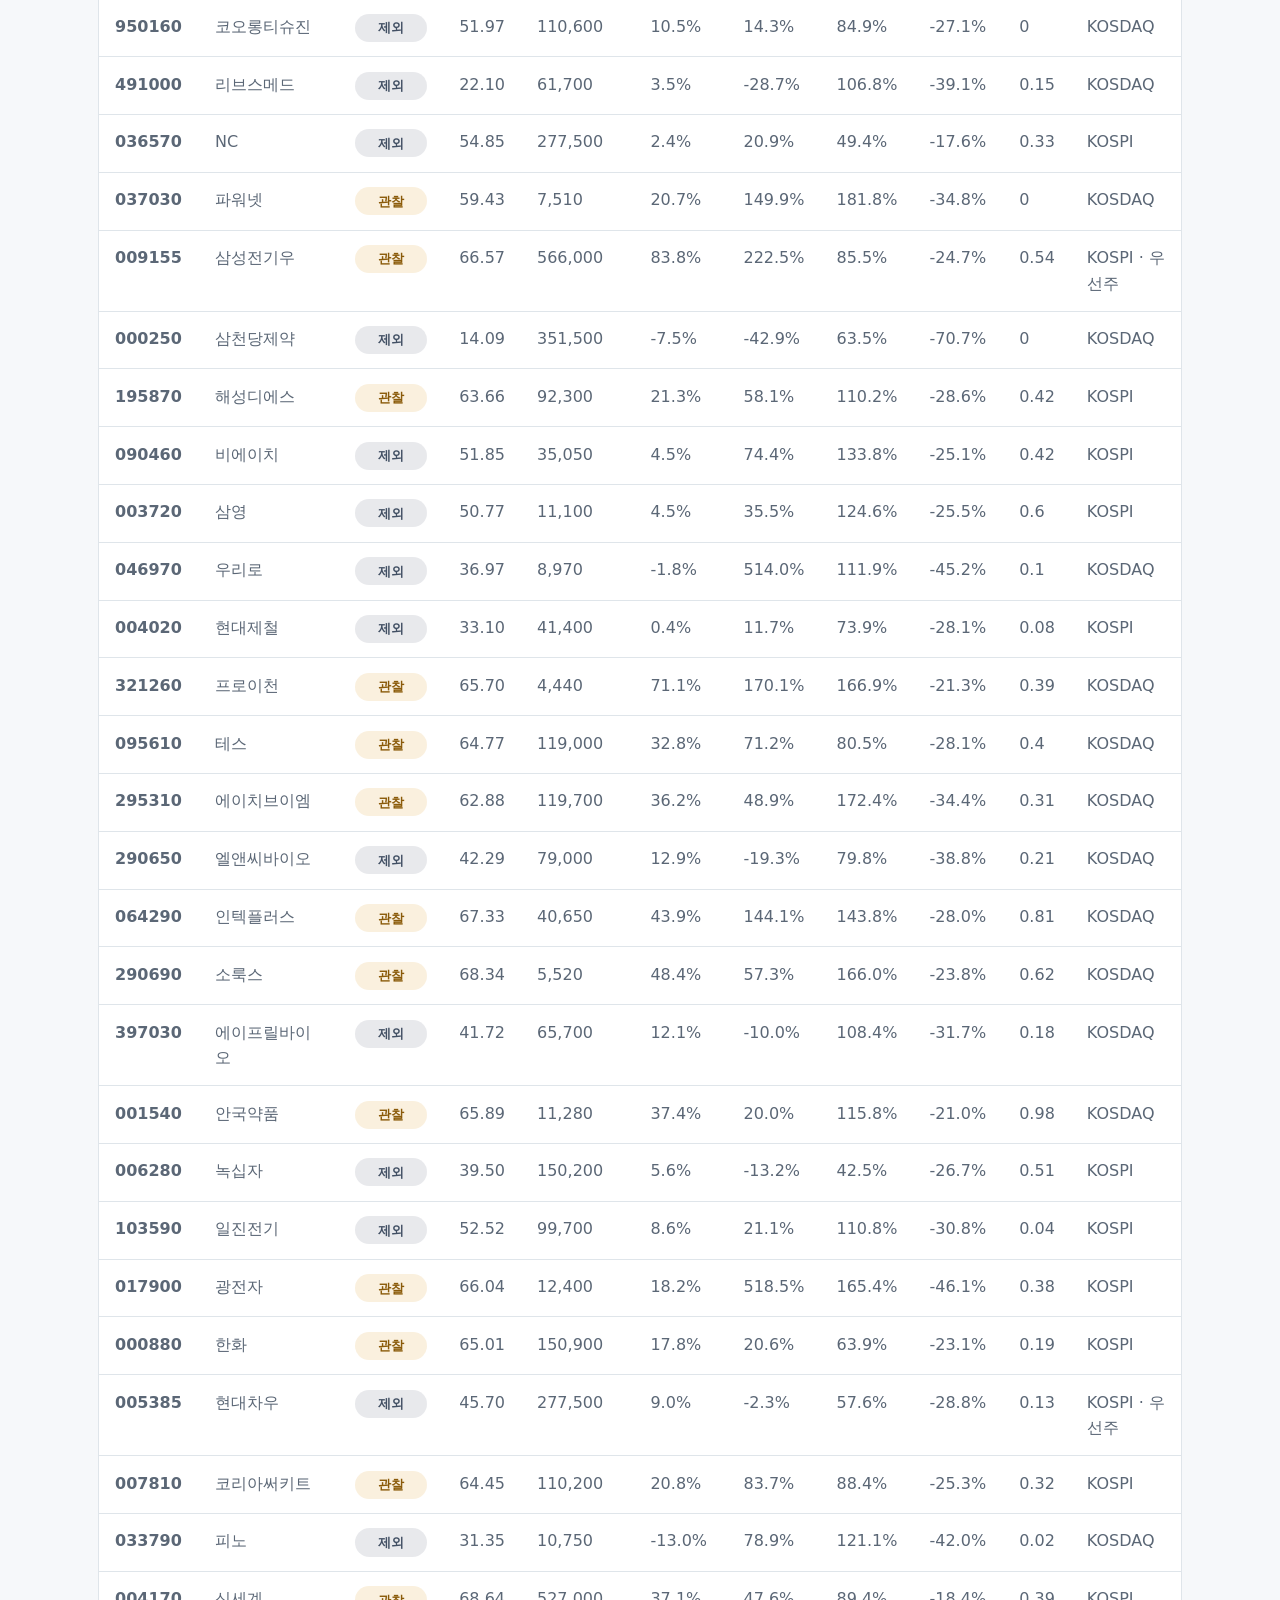
==== commit 20edb5c2: "Publish generated market data for Pages" ====
--- a/index.html
+++ b/index.html
@@ -3,302 +3,13 @@
   <head>
     <meta charset="utf-8" />
     <meta name="viewport" content="width=device-width, initial-scale=1" />
-    <title>1MonthFinder | 매일 밤 주식 후보 대시보드</title>
-    <meta
-      name="description"
-      content="매일 밤 가격 데이터를 기준으로 1개월 보유 주식 후보를 자동 선별하고, 원자료부터 최종 후보까지 웹에서 보여주는 대시보드"
-    />
-    <link rel="stylesheet" href="styles.css" />
+    <title>1MonthFinder</title>
+    <meta http-equiv="refresh" content="0; url=site/" />
+    <script>
+      window.location.replace("site/" + window.location.search + window.location.hash);
+    </script>
   </head>
   <body>
-    <header class="topbar">
-      <a class="brand" href="#top" aria-label="대시보드 첫 화면으로 이동">
-        <span class="brand-mark" aria-hidden="true">1M</span>
-        <span>1MonthFinder</span>
-      </a>
-      <nav class="nav-links" aria-label="페이지 탐색">
-        <a href="#final">최종 결과</a>
-        <a href="#funnel">축소 과정</a>
-        <a href="#raw">원자료</a>
-        <a href="#history">1년 이력</a>
-      </nav>
-    </header>
-
-    <main id="top">
-      <section class="hero" aria-labelledby="hero-title">
-        <img class="hero-image" src="assets/hero-dashboard.png" alt="주식 후보 탐색 대시보드 일러스트" />
-        <div class="hero-overlay" aria-hidden="true"></div>
-        <div class="hero-content">
-          <p class="eyebrow">Nightly stock candidate system</p>
-          <h1 id="hero-title">매일 밤 기준 자료로 1개월 보유 후보를 자동 선별합니다</h1>
-          <p class="hero-copy">
-            관심 종목 전체에서 시작해 데이터 확보, 유동성, 리스크, 모멘텀, 최종 점수 순서로
-            후보군을 좁힙니다. 결과는 GitHub Pages에서 원자료와 함께 바로 확인합니다.
-          </p>
-          <div class="hero-status" id="heroStatus" aria-live="polite">
-            <span class="status-label">데이터</span>
-            <strong>불러오는 중</strong>
-            <span>GitHub Actions가 매일 23:30 KST에 갱신합니다.</span>
-          </div>
-          <div class="hero-actions">
-            <a class="button primary" href="#final">오늘 후보 보기</a>
-            <a class="button secondary" href="#raw">원자료 확인</a>
-          </div>
-        </div>
-      </section>
-
-      <section class="dashboard" id="final" aria-labelledby="final-title">
-        <div class="section-heading">
-          <p class="eyebrow">Final result</p>
-          <h2 id="final-title">오늘 최종 결과</h2>
-          <p>
-            자산군과 보유 기간을 나눠서 봅니다. 국내 주식은 KOSPI/KOSDAQ 전체를 모데이터로 삼고,
-            점수와 과거 동일 규칙 검증을 함께 통과한 종목만 최종 후보로 표시합니다.
-          </p>
-        </div>
-
-        <div class="switcher" aria-label="자산군 선택">
-          <button class="switch-button active" data-asset="kr" type="button">국내 주식</button>
-          <button class="switch-button" data-asset="us" type="button">미국 주식</button>
-          <button class="switch-button" data-asset="crypto" type="button">코인</button>
-        </div>
-
-        <div class="switcher period-switcher" aria-label="기간 선택">
-          <button class="switch-button" data-period="1d" type="button">1일</button>
-          <button class="switch-button" data-period="1w" type="button">1주</button>
-          <button class="switch-button active" data-period="1m" type="button">1달</button>
-          <button class="switch-button" data-period="1y" type="button">1년</button>
-        </div>
-
-        <div class="stat-grid" aria-label="오늘 요약">
-          <article class="stat">
-            <span>최종 후보</span>
-            <strong id="candidateCount">-</strong>
-          </article>
-          <article class="stat">
-            <span>과거 승률</span>
-            <strong id="watchCount">-</strong>
-          </article>
-          <article class="stat">
-            <span>모데이터</span>
-            <strong id="universeCount">-</strong>
-          </article>
-          <article class="stat">
-            <span>기준일</span>
-            <strong id="asOfDate">-</strong>
-          </article>
-        </div>
-
-        <div class="final-callout" id="finalCallout">
-          <strong>데이터를 불러오고 있습니다.</strong>
-          <span>잠시 후 오늘의 최종 후보가 표시됩니다.</span>
-        </div>
-
-        <div class="table-toolbar">
-          <div>
-            <h3>최종 후보 목록</h3>
-            <p>점수순으로 정렬되며, 후보가 없으면 관찰 대상이 대신 표시됩니다.</p>
-          </div>
-          <a class="download-link" href="data/market_report.json">JSON 다운로드</a>
-        </div>
-        <div class="table-wrap">
-          <table>
-            <thead>
-              <tr>
-                <th>순위</th>
-                <th>종목</th>
-                <th>판정</th>
-                <th>점수</th>
-                <th>1개월</th>
-                <th>3개월</th>
-                <th>리스크</th>
-                <th>근거</th>
-              </tr>
-            </thead>
-            <tbody id="finalRows">
-              <tr>
-                <td colspan="8">데이터를 불러오는 중입니다.</td>
-              </tr>
-            </tbody>
-          </table>
-        </div>
-      </section>
-
-      <section class="section" id="funnel" aria-labelledby="funnel-title">
-        <div class="section-heading">
-          <p class="eyebrow">Narrowing process</p>
-          <h2 id="funnel-title">모데이터부터 후보군이 좁혀지는 과정</h2>
-          <p>
-            각 단계는 이전 단계를 통과한 종목만 평가합니다. 어느 단계에서 빠졌는지까지 남겨
-            최종 후보가 왜 나왔는지 추적할 수 있습니다.
-          </p>
-        </div>
-        <div class="funnel-grid" id="funnelGrid" aria-live="polite"></div>
-      </section>
-
-      <section class="section backtest-section" id="backtest" aria-labelledby="backtest-title">
-        <div class="section-heading">
-          <p class="eyebrow">Validation</p>
-          <h2 id="backtest-title">과거 같은 방법으로 거래했을 때</h2>
-          <p>
-            과거 각 시점에서 현재와 같은 필터와 점수식을 적용하고, 정해진 보유 기간 뒤 매도한
-            결과입니다. 수익률에는 기본 거래비용을 차감합니다.
-          </p>
-        </div>
-        <div class="stat-grid validation-grid">
-          <article class="stat">
-            <span>검증 거래</span>
-            <strong id="tradeCount">-</strong>
-          </article>
-          <article class="stat">
-            <span>승률</span>
-            <strong id="winRate">-</strong>
-          </article>
-          <article class="stat">
-            <span>평균 수익률</span>
-            <strong id="avgReturn">-</strong>
-          </article>
-          <article class="stat">
-            <span>최대 낙폭</span>
-            <strong id="maxDrawdown">-</strong>
-          </article>
-        </div>
-        <div class="chart-grid">
-          <article class="chart-panel">
-            <div class="panel-heading">
-              <h3>전략 누적 성과</h3>
-              <span id="validationStatus">-</span>
-            </div>
-            <canvas id="historyChart" height="260" aria-label="전략 누적 성과 차트"></canvas>
-          </article>
-          <article class="chart-panel">
-            <div class="panel-heading">
-              <h3>성공/실패 사례</h3>
-              <span id="caseMeta">상위 5개</span>
-            </div>
-            <div class="case-grid">
-              <div>
-                <h4>성공</h4>
-                <ul id="bestTrades"></ul>
-              </div>
-              <div>
-                <h4>실패</h4>
-                <ul id="worstTrades"></ul>
-              </div>
-            </div>
-          </article>
-        </div>
-      </section>
-
-      <section class="section" id="raw" aria-labelledby="raw-title">
-        <div class="section-heading">
-          <p class="eyebrow">Raw data</p>
-          <h2 id="raw-title">웹에서 보는 전체 원자료</h2>
-          <p>
-            관심 종목 전체의 최신 지표입니다. 검색과 판정 필터로 원자료에서 최종 후보까지의
-            흐름을 직접 확인할 수 있습니다.
-          </p>
-        </div>
-        <div class="controls" aria-label="원자료 필터">
-          <input id="searchInput" type="search" placeholder="종목명 또는 티커 검색" />
-          <select id="actionFilter">
-            <option value="all">전체 판정</option>
-            <option value="candidate">최종 후보</option>
-            <option value="watch">관찰 대상</option>
-            <option value="avoid">제외</option>
-            <option value="error">데이터 오류</option>
-          </select>
-        </div>
-        <div class="table-wrap">
-          <table>
-            <thead>
-              <tr>
-                <th>티커</th>
-                <th>종목명</th>
-                <th>판정</th>
-                <th>점수</th>
-                <th>종가</th>
-                <th>1개월</th>
-                <th>3개월</th>
-                <th>변동성</th>
-                <th>최대 낙폭</th>
-                <th>RSI</th>
-                <th>탈락 단계</th>
-              </tr>
-            </thead>
-            <tbody id="rawRows">
-              <tr>
-                <td colspan="11">데이터를 불러오는 중입니다.</td>
-              </tr>
-            </tbody>
-          </table>
-        </div>
-      </section>
-
-      <section class="section history-section" id="history" aria-labelledby="history-title">
-        <div class="section-heading">
-          <p class="eyebrow">One-year view</p>
-          <h2 id="history-title">최근 1년치 자료를 보는 기준</h2>
-          <p>
-            국내 주식은 최근 3년 가격을 내려받아 과거 검증을 만들고, 웹에는 최근 1년 내
-            전략 성과와 오늘의 전체 원자료를 중심으로 보여줍니다.
-          </p>
-        </div>
-        <div class="method-grid">
-          <article>
-            <span>검증된 필터</span>
-            <p id="validatedFilters">-</p>
-          </article>
-          <article>
-            <span>이슈 필터</span>
-            <p id="issueFilters">-</p>
-          </article>
-          <article>
-            <span>미국 주식</span>
-            <p>SEC/Nasdaq 종목 목록, 옵션, 실적, 소셜 언급을 별도 모듈로 연결 예정입니다.</p>
-          </article>
-          <article>
-            <span>코인</span>
-            <p>Upbit KRW 마켓, CoinGecko 카테고리, 펀딩비와 언락 일정을 별도 모듈로 연결 예정입니다.</p>
-          </article>
-        </div>
-      </section>
-
-      <section class="section method-section" aria-labelledby="method-title">
-        <div class="section-heading">
-          <p class="eyebrow">Automation</p>
-          <h2 id="method-title">자동 갱신 방식</h2>
-        </div>
-        <div class="method-grid">
-          <article>
-            <span>01</span>
-            <h3>매일 밤 실행</h3>
-            <p>GitHub Actions가 매일 23:30 KST에 실행되어 최신 데이터를 만듭니다.</p>
-          </article>
-          <article>
-            <span>02</span>
-            <h3>1년 자료 생성</h3>
-            <p>각 종목의 최근 약 260거래일 가격과 과거 기준 점수 이력을 생성합니다.</p>
-          </article>
-          <article>
-            <span>03</span>
-            <h3>정적 웹 배포</h3>
-            <p>생성된 JSON과 CSV를 포함한 <code>site/</code> 폴더를 GitHub Pages로 배포합니다.</p>
-          </article>
-          <article>
-            <span>04</span>
-            <h3>명확한 최종 판정</h3>
-            <p>최종 후보, 관찰 대상, 제외, 데이터 오류를 분리해서 표시합니다.</p>
-          </article>
-        </div>
-      </section>
-    </main>
-
-    <footer class="footer">
-      <p>1MonthFinder는 투자 조언이 아닌 데이터 기반 후보 선별 도구입니다.</p>
-      <a href="https://github.com/junchi861-debug/1monthfinder">GitHub 저장소</a>
-    </footer>
-
-    <script src="script.js"></script>
+    <p><a href="site/">1MonthFinder 대시보드로 이동</a></p>
   </body>
 </html>
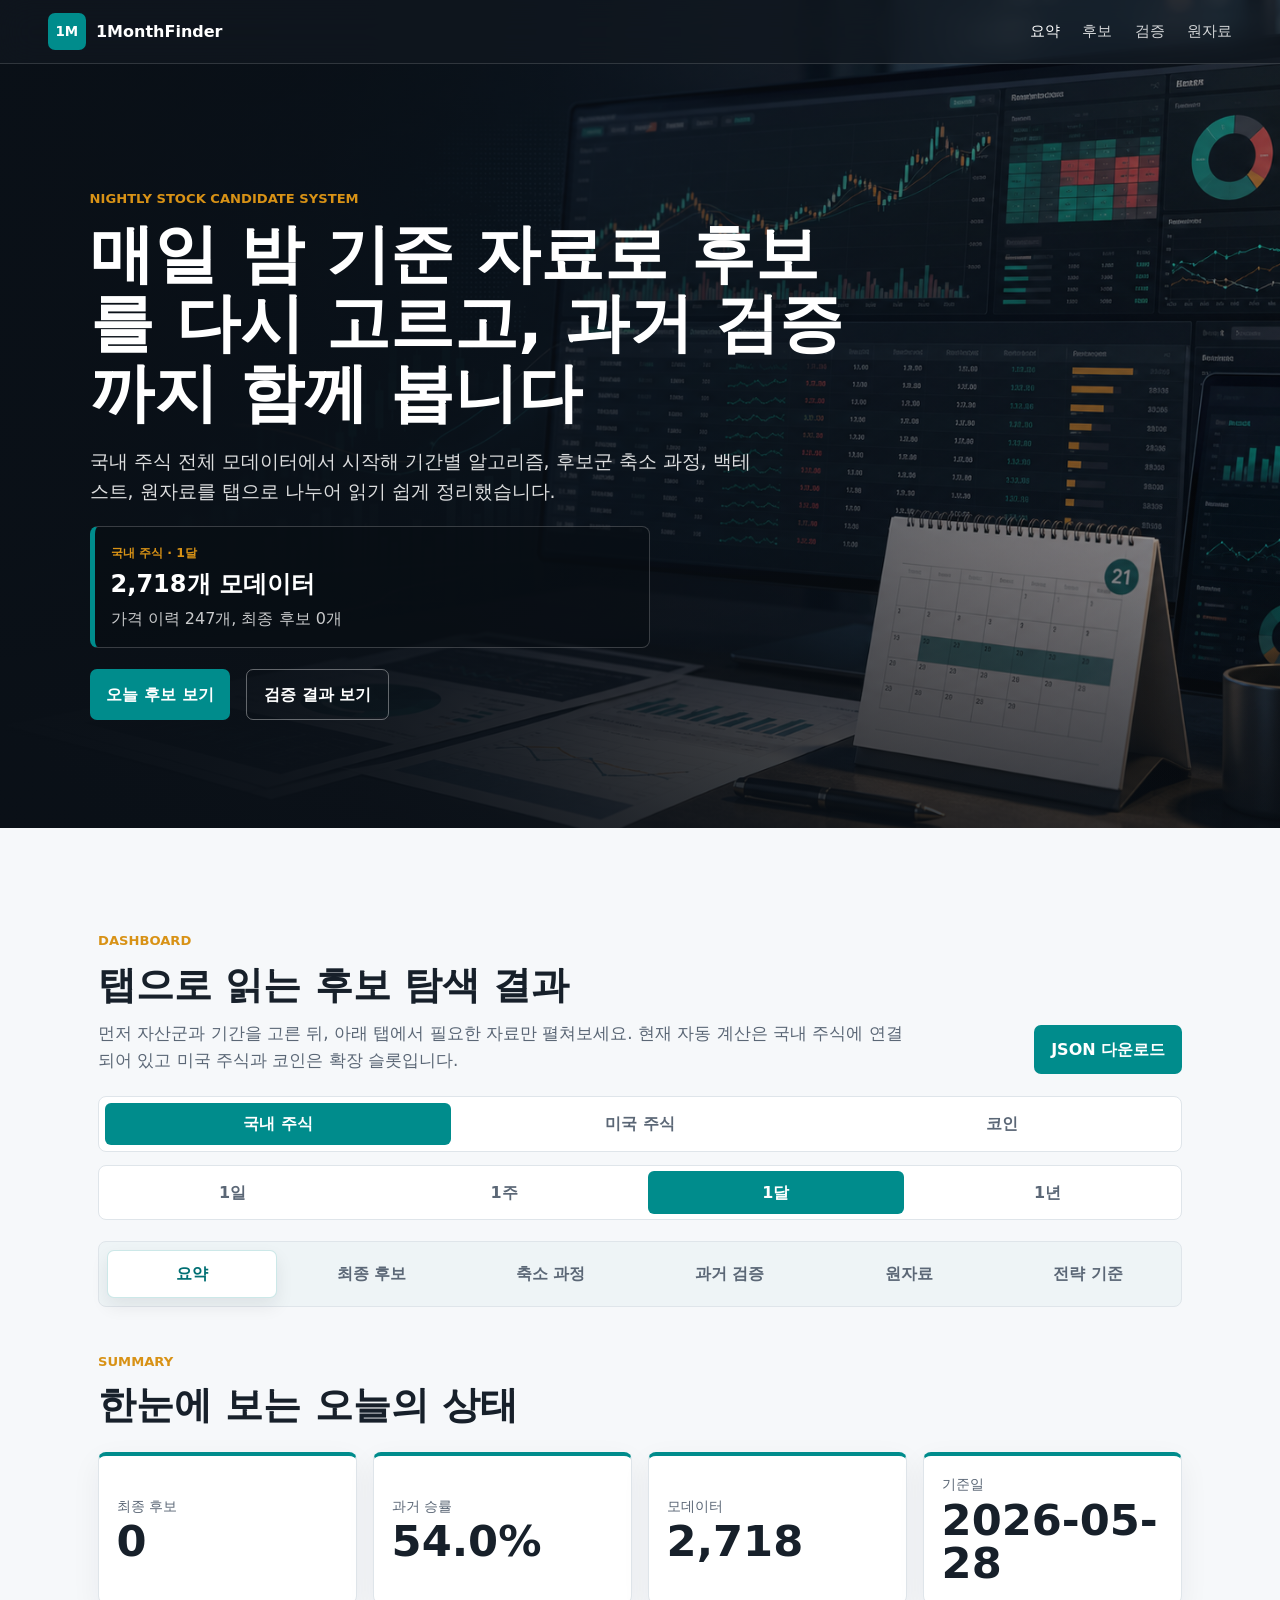
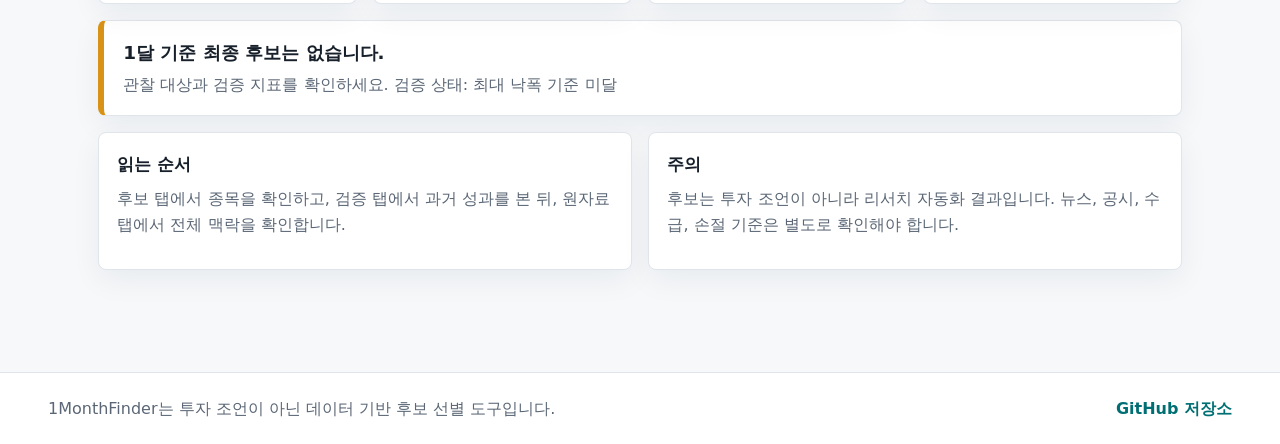
==== commit 6abbf3c8: "Organize dashboard into tabs" ====
--- a/index.html
+++ b/index.html
@@ -3,13 +3,289 @@
   <head>
     <meta charset="utf-8" />
     <meta name="viewport" content="width=device-width, initial-scale=1" />
-    <title>1MonthFinder</title>
-    <meta http-equiv="refresh" content="0; url=site/" />
-    <script>
-      window.location.replace("site/" + window.location.search + window.location.hash);
-    </script>
+    <title>1MonthFinder | 매일 밤 주식 후보 대시보드</title>
+    <meta
+      name="description"
+      content="국내 주식 모데이터, 기간별 후보, 백테스트 검증, 원자료를 탭으로 확인하는 1MonthFinder 대시보드"
+    />
+    <link rel="stylesheet" href="styles.css" />
   </head>
   <body>
-    <p><a href="site/">1MonthFinder 대시보드로 이동</a></p>
+    <header class="topbar">
+      <a class="brand" href="#top" aria-label="대시보드 첫 화면으로 이동">
+        <span class="brand-mark" aria-hidden="true">1M</span>
+        <span>1MonthFinder</span>
+      </a>
+      <nav class="nav-links" aria-label="주요 탭 이동">
+        <a href="#workspace" data-view-link="overview">요약</a>
+        <a href="#workspace" data-view-link="candidates">후보</a>
+        <a href="#workspace" data-view-link="validation">검증</a>
+        <a href="#workspace" data-view-link="raw">원자료</a>
+      </nav>
+    </header>
+
+    <main id="top">
+      <section class="hero" aria-labelledby="hero-title">
+        <img class="hero-image" src="assets/hero-dashboard.png" alt="주식 후보 탐색 대시보드 일러스트" />
+        <div class="hero-overlay" aria-hidden="true"></div>
+        <div class="hero-content">
+          <p class="eyebrow">Nightly stock candidate system</p>
+          <h1 id="hero-title">매일 밤 기준 자료로 후보를 다시 고르고, 과거 검증까지 함께 봅니다</h1>
+          <p class="hero-copy">
+            국내 주식 전체 모데이터에서 시작해 기간별 알고리즘, 후보군 축소 과정, 백테스트,
+            원자료를 탭으로 나누어 읽기 쉽게 정리했습니다.
+          </p>
+          <div class="hero-status" id="heroStatus" aria-live="polite">
+            <span class="status-label">데이터</span>
+            <strong>불러오는 중</strong>
+            <span>GitHub Pages 데이터 파일을 읽고 있습니다.</span>
+          </div>
+          <div class="hero-actions">
+            <a class="button primary" href="#workspace" data-view-link="candidates">오늘 후보 보기</a>
+            <a class="button secondary" href="#workspace" data-view-link="validation">검증 결과 보기</a>
+          </div>
+        </div>
+      </section>
+
+      <section class="workspace" id="workspace" aria-labelledby="workspace-title">
+        <div class="workspace-heading">
+          <div>
+            <p class="eyebrow">Dashboard</p>
+            <h2 id="workspace-title">탭으로 읽는 후보 탐색 결과</h2>
+            <p>
+              먼저 자산군과 기간을 고른 뒤, 아래 탭에서 필요한 자료만 펼쳐보세요.
+              현재 자동 계산은 국내 주식에 연결되어 있고 미국 주식과 코인은 확장 슬롯입니다.
+            </p>
+          </div>
+          <a class="download-link" href="data/market_report.json">JSON 다운로드</a>
+        </div>
+
+        <div class="switcher" aria-label="자산군 선택">
+          <button class="switch-button active" data-asset="kr" type="button">국내 주식</button>
+          <button class="switch-button" data-asset="us" type="button">미국 주식</button>
+          <button class="switch-button" data-asset="crypto" type="button">코인</button>
+        </div>
+
+        <div class="switcher period-switcher" aria-label="기간 선택">
+          <button class="switch-button" data-period="1d" type="button">1일</button>
+          <button class="switch-button" data-period="1w" type="button">1주</button>
+          <button class="switch-button active" data-period="1m" type="button">1달</button>
+          <button class="switch-button" data-period="1y" type="button">1년</button>
+        </div>
+
+        <nav class="view-tabs" aria-label="자료 탭">
+          <button class="view-tab active" data-view="overview" type="button">요약</button>
+          <button class="view-tab" data-view="candidates" type="button">최종 후보</button>
+          <button class="view-tab" data-view="funnel" type="button">축소 과정</button>
+          <button class="view-tab" data-view="validation" type="button">과거 검증</button>
+          <button class="view-tab" data-view="raw" type="button">원자료</button>
+          <button class="view-tab" data-view="method" type="button">전략 기준</button>
+        </nav>
+
+        <section class="view-panel active" data-panel="overview" aria-labelledby="overview-title">
+          <div class="section-heading">
+            <p class="eyebrow">Summary</p>
+            <h2 id="overview-title">한눈에 보는 오늘의 상태</h2>
+          </div>
+          <div class="stat-grid" aria-label="오늘 요약">
+            <article class="stat">
+              <span>최종 후보</span>
+              <strong id="candidateCount">-</strong>
+            </article>
+            <article class="stat">
+              <span>과거 승률</span>
+              <strong id="watchCount">-</strong>
+            </article>
+            <article class="stat">
+              <span>모데이터</span>
+              <strong id="universeCount">-</strong>
+            </article>
+            <article class="stat">
+              <span>기준일</span>
+              <strong id="asOfDate">-</strong>
+            </article>
+          </div>
+          <div class="final-callout" id="finalCallout">
+            <strong>데이터를 불러오고 있습니다.</strong>
+            <span>잠시 후 요약이 표시됩니다.</span>
+          </div>
+          <div class="summary-notes">
+            <article>
+              <h3>읽는 순서</h3>
+              <p>후보 탭에서 종목을 확인하고, 검증 탭에서 과거 성과를 본 뒤, 원자료 탭에서 전체 맥락을 확인합니다.</p>
+            </article>
+            <article>
+              <h3>주의</h3>
+              <p>후보는 투자 조언이 아니라 리서치 자동화 결과입니다. 뉴스, 공시, 수급, 손절 기준은 별도로 확인해야 합니다.</p>
+            </article>
+          </div>
+        </section>
+
+        <section class="view-panel" data-panel="candidates" aria-labelledby="candidate-title" hidden>
+          <div class="table-toolbar">
+            <div>
+              <p class="eyebrow">Final candidates</p>
+              <h2 id="candidate-title">최종 후보 목록</h2>
+              <p>점수순으로 정렬됩니다. 최종 후보가 없으면 관찰 대상이 대신 표시됩니다.</p>
+            </div>
+          </div>
+          <div class="table-wrap">
+            <table>
+              <thead>
+                <tr>
+                  <th>순위</th>
+                  <th>종목</th>
+                  <th>판정</th>
+                  <th>점수</th>
+                  <th>단기</th>
+                  <th>중기</th>
+                  <th>리스크</th>
+                  <th>근거</th>
+                </tr>
+              </thead>
+              <tbody id="finalRows">
+                <tr>
+                  <td colspan="8">데이터를 불러오는 중입니다.</td>
+                </tr>
+              </tbody>
+            </table>
+          </div>
+        </section>
+
+        <section class="view-panel" data-panel="funnel" aria-labelledby="funnel-title" hidden>
+          <div class="section-heading">
+            <p class="eyebrow">Narrowing process</p>
+            <h2 id="funnel-title">모데이터부터 후보군이 좁혀지는 과정</h2>
+            <p>각 단계는 이전 단계를 통과한 종목만 평가합니다. 어디에서 빠졌는지까지 추적할 수 있습니다.</p>
+          </div>
+          <div class="funnel-grid" id="funnelGrid" aria-live="polite"></div>
+        </section>
+
+        <section class="view-panel" data-panel="validation" aria-labelledby="backtest-title" hidden>
+          <div class="section-heading">
+            <p class="eyebrow">Validation</p>
+            <h2 id="backtest-title">과거 같은 방법으로 거래했을 때</h2>
+            <p>과거 각 시점에서 같은 필터와 점수식을 적용하고, 정해진 보유 기간 뒤 매도한 결과입니다.</p>
+          </div>
+          <div class="stat-grid validation-grid">
+            <article class="stat">
+              <span>검증 거래</span>
+              <strong id="tradeCount">-</strong>
+            </article>
+            <article class="stat">
+              <span>승률</span>
+              <strong id="winRate">-</strong>
+            </article>
+            <article class="stat">
+              <span>평균 수익률</span>
+              <strong id="avgReturn">-</strong>
+            </article>
+            <article class="stat">
+              <span>최대 낙폭</span>
+              <strong id="maxDrawdown">-</strong>
+            </article>
+          </div>
+          <div class="chart-grid">
+            <article class="chart-panel">
+              <div class="panel-heading">
+                <h3>전략 누적 성과</h3>
+                <span id="validationStatus">-</span>
+              </div>
+              <canvas id="historyChart" height="260" aria-label="전략 누적 성과 차트"></canvas>
+            </article>
+            <article class="chart-panel">
+              <div class="panel-heading">
+                <h3>성공/실패 사례</h3>
+                <span id="caseMeta">상위 5개</span>
+              </div>
+              <div class="case-grid">
+                <div>
+                  <h4>성공</h4>
+                  <ul id="bestTrades"></ul>
+                </div>
+                <div>
+                  <h4>실패</h4>
+                  <ul id="worstTrades"></ul>
+                </div>
+              </div>
+            </article>
+          </div>
+        </section>
+
+        <section class="view-panel" data-panel="raw" aria-labelledby="raw-title" hidden>
+          <div class="section-heading">
+            <p class="eyebrow">Raw data</p>
+            <h2 id="raw-title">전체 원자료</h2>
+            <p>국내 주식 모데이터와 현재 기간의 분석 여부를 함께 봅니다. 최대 500행까지 표시합니다.</p>
+          </div>
+          <div class="controls" aria-label="원자료 필터">
+            <input id="searchInput" type="search" placeholder="종목명 또는 티커 검색" />
+            <select id="actionFilter">
+              <option value="all">전체 판정</option>
+              <option value="candidate">최종 후보</option>
+              <option value="watch">관찰 대상</option>
+              <option value="avoid">제외</option>
+              <option value="unscored">미분석</option>
+            </select>
+          </div>
+          <div class="table-wrap">
+            <table>
+              <thead>
+                <tr>
+                  <th>티커</th>
+                  <th>종목명</th>
+                  <th>판정</th>
+                  <th>점수</th>
+                  <th>종가</th>
+                  <th>단기</th>
+                  <th>중기</th>
+                  <th>변동성</th>
+                  <th>최대 낙폭</th>
+                  <th>이슈 점수</th>
+                  <th>분류</th>
+                </tr>
+              </thead>
+              <tbody id="rawRows">
+                <tr>
+                  <td colspan="11">데이터를 불러오는 중입니다.</td>
+                </tr>
+              </tbody>
+            </table>
+          </div>
+        </section>
+
+        <section class="view-panel" data-panel="method" aria-labelledby="method-title" hidden>
+          <div class="section-heading">
+            <p class="eyebrow">Method</p>
+            <h2 id="method-title">전략 기준과 확장 계획</h2>
+          </div>
+          <div class="method-grid">
+            <article>
+              <span>검증된 필터</span>
+              <p id="validatedFilters">-</p>
+            </article>
+            <article>
+              <span>이슈 필터</span>
+              <p id="issueFilters">-</p>
+            </article>
+            <article>
+              <span>미국 주식</span>
+              <p>SEC/Nasdaq 종목 목록, 실적, 옵션, 소셜 언급을 별도 모듈로 연결할 예정입니다.</p>
+            </article>
+            <article>
+              <span>코인</span>
+              <p>Upbit KRW 마켓, CoinGecko 카테고리, 펀딩비와 언락 일정을 별도 모듈로 연결할 예정입니다.</p>
+            </article>
+          </div>
+        </section>
+      </section>
+    </main>
+
+    <footer class="footer">
+      <p>1MonthFinder는 투자 조언이 아닌 데이터 기반 후보 선별 도구입니다.</p>
+      <a href="https://github.com/junchi861-debug/1monthfinder">GitHub 저장소</a>
+    </footer>
+
+    <script src="script.js"></script>
   </body>
 </html>
--- a/styles.css
+++ b/styles.css
@@ -0,0 +1,839 @@
+:root {
+  --ink: #17202a;
+  --muted: #5b6776;
+  --line: #dfe5ea;
+  --paper: #f6f8fa;
+  --white: #ffffff;
+  --charcoal: #111820;
+  --teal: #008c8c;
+  --teal-dark: #006f73;
+  --amber: #d89216;
+  --red: #b6504a;
+  --green: #2d8f64;
+  --shadow: 0 16px 45px rgba(21, 31, 44, 0.12);
+}
+
+* {
+  box-sizing: border-box;
+}
+
+html {
+  scroll-behavior: smooth;
+}
+
+body {
+  margin: 0;
+  color: var(--ink);
+  background: var(--paper);
+  font-family:
+    "Segoe UI",
+    "Noto Sans KR",
+    system-ui,
+    -apple-system,
+    BlinkMacSystemFont,
+    sans-serif;
+  line-height: 1.6;
+}
+
+a {
+  color: inherit;
+}
+
+code {
+  padding: 0.1rem 0.28rem;
+  border: 1px solid rgba(0, 140, 140, 0.22);
+  border-radius: 5px;
+  background: rgba(0, 140, 140, 0.08);
+  color: #075e64;
+  font-size: 0.94em;
+}
+
+.topbar {
+  position: fixed;
+  top: 0;
+  right: 0;
+  left: 0;
+  z-index: 20;
+  display: flex;
+  align-items: center;
+  justify-content: space-between;
+  gap: 1rem;
+  padding: 0.8rem clamp(1rem, 4vw, 3rem);
+  color: var(--white);
+  background: rgba(17, 24, 32, 0.74);
+  border-bottom: 1px solid rgba(255, 255, 255, 0.14);
+  backdrop-filter: blur(16px);
+}
+
+.topbar.is-scrolled {
+  background: rgba(17, 24, 32, 0.92);
+}
+
+.brand,
+.nav-links {
+  display: flex;
+  align-items: center;
+}
+
+.brand {
+  gap: 0.65rem;
+  text-decoration: none;
+  font-weight: 800;
+}
+
+.brand-mark {
+  display: grid;
+  width: 2.35rem;
+  height: 2.35rem;
+  place-items: center;
+  border-radius: 7px;
+  background: var(--teal);
+  color: var(--white);
+  font-size: 0.84rem;
+  letter-spacing: 0;
+}
+
+.nav-links {
+  gap: clamp(0.65rem, 2vw, 1.4rem);
+  font-size: 0.95rem;
+}
+
+.nav-links a {
+  color: rgba(255, 255, 255, 0.82);
+  text-decoration: none;
+}
+
+.nav-links a:hover,
+.nav-links a:focus-visible,
+.nav-links a.active {
+  color: var(--white);
+}
+
+.hero {
+  position: relative;
+  display: grid;
+  min-height: 92vh;
+  overflow: hidden;
+  color: var(--white);
+}
+
+.hero-image,
+.hero-overlay,
+.hero-content {
+  grid-area: 1 / 1;
+}
+
+.hero-image {
+  width: 100%;
+  height: 100%;
+  min-height: 92vh;
+  object-fit: cover;
+}
+
+.hero-overlay {
+  background:
+    linear-gradient(90deg, rgba(10, 16, 23, 0.96) 0%, rgba(10, 16, 23, 0.74) 42%, rgba(10, 16, 23, 0.26) 100%),
+    linear-gradient(0deg, rgba(10, 16, 23, 0.64), transparent 42%);
+}
+
+.hero-content {
+  z-index: 1;
+  align-self: center;
+  width: min(780px, calc(100% - 2rem));
+  margin-left: clamp(1rem, 7vw, 6.5rem);
+  padding-top: 5rem;
+}
+
+.eyebrow {
+  margin: 0 0 0.7rem;
+  color: var(--amber);
+  font-size: 0.82rem;
+  font-weight: 800;
+  letter-spacing: 0;
+  text-transform: uppercase;
+}
+
+h1,
+h2,
+h3,
+p {
+  margin-top: 0;
+}
+
+h1 {
+  max-width: 760px;
+  margin-bottom: 1.15rem;
+  font-size: clamp(2.3rem, 5vw, 4.8rem);
+  line-height: 1.08;
+  letter-spacing: 0;
+}
+
+h2 {
+  margin-bottom: 0.85rem;
+  font-size: clamp(1.75rem, 3vw, 3rem);
+  line-height: 1.15;
+  letter-spacing: 0;
+}
+
+h3 {
+  margin-bottom: 0.5rem;
+  font-size: 1.05rem;
+}
+
+.hero-copy {
+  max-width: 670px;
+  margin-bottom: 1.2rem;
+  color: rgba(255, 255, 255, 0.86);
+  font-size: clamp(1rem, 1.5vw, 1.18rem);
+}
+
+.hero-status {
+  display: grid;
+  gap: 0.15rem;
+  max-width: 560px;
+  margin-bottom: 1.3rem;
+  padding: 1rem;
+  border: 1px solid rgba(255, 255, 255, 0.2);
+  border-left: 5px solid var(--teal);
+  border-radius: 8px;
+  background: rgba(8, 13, 19, 0.56);
+}
+
+.hero-status strong {
+  font-size: 1.5rem;
+}
+
+.hero-status span:last-child {
+  color: rgba(255, 255, 255, 0.78);
+}
+
+.status-label {
+  color: var(--amber);
+  font-size: 0.78rem;
+  font-weight: 800;
+}
+
+.hero-actions,
+.stat-grid,
+.funnel-grid,
+.chart-grid,
+.method-grid,
+.switcher {
+  display: grid;
+  gap: 1rem;
+}
+
+.hero-actions {
+  grid-template-columns: repeat(2, fit-content(230px));
+}
+
+.button,
+.download-link {
+  display: inline-flex;
+  min-height: 2.75rem;
+  align-items: center;
+  justify-content: center;
+  padding: 0.72rem 1.05rem;
+  border-radius: 7px;
+  font-weight: 800;
+  text-decoration: none;
+}
+
+.button.primary,
+.download-link {
+  background: var(--teal);
+  color: var(--white);
+}
+
+.button.secondary {
+  border: 1px solid rgba(255, 255, 255, 0.36);
+  color: var(--white);
+}
+
+.dashboard,
+.section,
+.workspace {
+  max-width: 1180px;
+  margin: 0 auto;
+  padding: clamp(4.5rem, 8vw, 7rem) clamp(1rem, 4vw, 3rem) 0;
+}
+
+.workspace {
+  padding-bottom: clamp(4.5rem, 8vw, 7rem);
+}
+
+.workspace-heading {
+  display: grid;
+  grid-template-columns: minmax(0, 1fr) auto;
+  gap: 1.5rem;
+  align-items: end;
+  margin-bottom: 1.4rem;
+}
+
+.workspace-heading p:not(.eyebrow) {
+  max-width: 820px;
+  margin-bottom: 0;
+  color: var(--muted);
+  font-size: 1.05rem;
+}
+
+.switcher {
+  grid-template-columns: repeat(3, minmax(0, 1fr));
+  margin-bottom: 0.8rem;
+  padding: 0.35rem;
+  border: 1px solid var(--line);
+  border-radius: 8px;
+  background: var(--white);
+}
+
+.period-switcher {
+  grid-template-columns: repeat(4, minmax(0, 1fr));
+  margin-bottom: 1.3rem;
+}
+
+.switch-button {
+  min-height: 2.65rem;
+  border: 0;
+  border-radius: 6px;
+  background: transparent;
+  color: var(--muted);
+  font: inherit;
+  font-weight: 800;
+  cursor: pointer;
+}
+
+.switch-button.active {
+  background: var(--teal);
+  color: var(--white);
+}
+
+.view-tabs {
+  display: grid;
+  grid-template-columns: repeat(6, minmax(0, 1fr));
+  gap: 0.55rem;
+  margin: 1.25rem 0 1.4rem;
+  padding: 0.5rem;
+  border: 1px solid var(--line);
+  border-radius: 8px;
+  background: #eef4f6;
+}
+
+.view-tab {
+  min-height: 3rem;
+  border: 1px solid transparent;
+  border-radius: 7px;
+  background: transparent;
+  color: var(--muted);
+  font: inherit;
+  font-weight: 900;
+  cursor: pointer;
+}
+
+.view-tab:hover,
+.view-tab:focus-visible {
+  color: var(--ink);
+  background: rgba(255, 255, 255, 0.7);
+}
+
+.view-tab.active {
+  border-color: rgba(0, 140, 140, 0.2);
+  background: var(--white);
+  color: var(--teal-dark);
+  box-shadow: 0 8px 18px rgba(21, 31, 44, 0.08);
+}
+
+.view-panel {
+  padding-top: 1.35rem;
+}
+
+.view-panel[hidden] {
+  display: none;
+}
+
+.summary-notes {
+  display: grid;
+  grid-template-columns: repeat(2, minmax(0, 1fr));
+  gap: 1rem;
+  margin-top: 1rem;
+}
+
+.summary-notes article {
+  min-height: 138px;
+  padding: 1.15rem;
+  border: 1px solid var(--line);
+  border-radius: 8px;
+  background: var(--white);
+  box-shadow: 0 10px 30px rgba(21, 31, 44, 0.06);
+}
+
+.summary-notes p {
+  margin-bottom: 0;
+  color: var(--muted);
+}
+
+.section-heading {
+  max-width: 820px;
+  margin-bottom: 1.5rem;
+}
+
+.section-heading p:not(.eyebrow) {
+  color: var(--muted);
+  font-size: 1.05rem;
+}
+
+.stat-grid {
+  grid-template-columns: repeat(4, 1fr);
+}
+
+.stat,
+.funnel-step,
+.chart-panel,
+.method-grid article,
+.final-callout {
+  border: 1px solid var(--line);
+  border-radius: 8px;
+  background: var(--white);
+  box-shadow: 0 10px 30px rgba(21, 31, 44, 0.06);
+}
+
+.stat {
+  display: grid;
+  gap: 0.15rem;
+  min-height: 118px;
+  align-content: center;
+  padding: 1.1rem;
+  border-top: 4px solid var(--teal);
+}
+
+.stat span {
+  color: var(--muted);
+  font-size: 0.9rem;
+}
+
+.stat strong {
+  font-size: clamp(1.65rem, 4vw, 2.7rem);
+  line-height: 1;
+}
+
+.final-callout {
+  display: grid;
+  gap: 0.25rem;
+  margin-top: 1rem;
+  padding: 1.1rem 1.2rem;
+  border-left: 6px solid var(--green);
+}
+
+.final-callout.empty {
+  border-left-color: var(--amber);
+}
+
+.final-callout strong {
+  font-size: 1.15rem;
+}
+
+.final-callout span {
+  color: var(--muted);
+}
+
+.table-toolbar {
+  display: flex;
+  align-items: end;
+  justify-content: space-between;
+  gap: 1rem;
+  margin-top: 2rem;
+  margin-bottom: 0.75rem;
+}
+
+.table-toolbar p {
+  margin-bottom: 0;
+  color: var(--muted);
+}
+
+.table-wrap {
+  overflow-x: auto;
+  border: 1px solid var(--line);
+  border-radius: 8px;
+  background: var(--white);
+}
+
+table {
+  width: 100%;
+  min-width: 880px;
+  border-collapse: collapse;
+}
+
+th,
+td {
+  padding: 0.9rem 1rem;
+  border-bottom: 1px solid var(--line);
+  text-align: left;
+  vertical-align: top;
+}
+
+th {
+  background: #edf4f6;
+  color: #263847;
+  font-size: 0.9rem;
+}
+
+td {
+  color: var(--muted);
+}
+
+td strong,
+td span {
+  display: block;
+}
+
+tbody tr:last-child td {
+  border-bottom: 0;
+}
+
+.badge {
+  display: inline-flex;
+  align-items: center;
+  min-width: 72px;
+  justify-content: center;
+  padding: 0.22rem 0.55rem;
+  border-radius: 999px;
+  font-size: 0.82rem;
+  font-weight: 800;
+}
+
+.badge.candidate {
+  background: rgba(45, 143, 100, 0.13);
+  color: #1f774f;
+}
+
+.badge.watch {
+  background: rgba(216, 146, 22, 0.14);
+  color: #8a5a09;
+}
+
+.badge.avoid {
+  background: rgba(91, 103, 118, 0.14);
+  color: #425064;
+}
+
+.badge.error {
+  background: rgba(182, 80, 74, 0.14);
+  color: #9b3c36;
+}
+
+.badge.unscored,
+.badge.unknown {
+  background: rgba(91, 103, 118, 0.12);
+  color: #5b6776;
+}
+
+.funnel-grid {
+  grid-template-columns: repeat(3, 1fr);
+}
+
+.funnel-step {
+  padding: 1.1rem;
+}
+
+.step-top {
+  display: flex;
+  align-items: center;
+  gap: 0.75rem;
+  margin-bottom: 0.9rem;
+}
+
+.step-top span {
+  display: inline-grid;
+  width: 2.15rem;
+  height: 2.15rem;
+  place-items: center;
+  border-radius: 6px;
+  background: rgba(216, 146, 22, 0.16);
+  color: #8a5a09;
+  font-weight: 900;
+}
+
+.funnel-bar {
+  height: 0.8rem;
+  margin-bottom: 0.75rem;
+  overflow: hidden;
+  border-radius: 999px;
+  background: #e5edf0;
+}
+
+.funnel-bar i {
+  display: block;
+  height: 100%;
+  border-radius: inherit;
+  background: var(--teal);
+}
+
+.funnel-step p,
+.funnel-step small {
+  color: var(--muted);
+}
+
+.funnel-step dl {
+  display: grid;
+  grid-template-columns: repeat(2, 1fr);
+  gap: 0.6rem;
+  margin: 0.9rem 0;
+}
+
+.funnel-step dl div {
+  padding: 0.65rem;
+  border-radius: 6px;
+  background: #f2f6f8;
+}
+
+dt,
+dd {
+  margin: 0;
+}
+
+dt {
+  color: var(--muted);
+  font-size: 0.82rem;
+}
+
+dd {
+  font-weight: 900;
+}
+
+.controls {
+  display: grid;
+  grid-template-columns: minmax(220px, 1fr) minmax(160px, 220px);
+  gap: 0.8rem;
+  margin-bottom: 1rem;
+}
+
+input,
+select {
+  width: 100%;
+  min-height: 2.7rem;
+  padding: 0.65rem 0.75rem;
+  border: 1px solid var(--line);
+  border-radius: 7px;
+  background: var(--white);
+  color: var(--ink);
+  font: inherit;
+}
+
+.history-section {
+  max-width: none;
+  padding-bottom: clamp(4.5rem, 7vw, 6rem);
+  background: #eaf3f3;
+}
+
+.history-section > *,
+.backtest-section > * {
+  max-width: 1180px;
+  margin-right: auto;
+  margin-left: auto;
+}
+
+.backtest-section {
+  max-width: none;
+  padding-bottom: clamp(4.5rem, 7vw, 6rem);
+  background: #f0f5f6;
+}
+
+.chart-grid {
+  grid-template-columns: repeat(2, 1fr);
+}
+
+.chart-panel {
+  padding: 1rem;
+}
+
+.case-grid {
+  display: grid;
+  grid-template-columns: repeat(2, 1fr);
+  gap: 1rem;
+}
+
+.case-grid h4 {
+  margin: 0 0 0.6rem;
+}
+
+.case-grid ul {
+  display: grid;
+  gap: 0.65rem;
+  min-height: 190px;
+  margin: 0;
+  padding: 0;
+  list-style: none;
+}
+
+.case-grid li {
+  padding: 0.65rem;
+  border-radius: 6px;
+  background: #f4f8f9;
+}
+
+.case-grid strong,
+.case-grid span {
+  display: block;
+}
+
+.case-grid span {
+  color: var(--muted);
+  font-size: 0.92rem;
+}
+
+.panel-heading {
+  display: flex;
+  align-items: center;
+  justify-content: space-between;
+  gap: 1rem;
+  margin-bottom: 0.8rem;
+}
+
+.panel-heading h3 {
+  margin-bottom: 0;
+}
+
+.panel-heading span {
+  color: var(--muted);
+  font-size: 0.9rem;
+}
+
+canvas {
+  width: 100%;
+  max-width: 100%;
+  border-radius: 6px;
+  background: #fbfdfe;
+}
+
+.method-section {
+  padding-bottom: clamp(4.5rem, 8vw, 7rem);
+}
+
+.method-grid {
+  grid-template-columns: repeat(4, 1fr);
+}
+
+.method-grid article {
+  padding: 1.15rem;
+  border-top: 4px solid var(--teal);
+}
+
+.method-grid article span {
+  display: inline-block;
+  margin-bottom: 0.65rem;
+  color: var(--amber);
+  font-weight: 900;
+}
+
+.method-grid p {
+  margin-bottom: 0;
+  color: var(--muted);
+}
+
+.footer {
+  display: flex;
+  justify-content: space-between;
+  gap: 1rem;
+  padding: 1.4rem clamp(1rem, 4vw, 3rem);
+  border-top: 1px solid var(--line);
+  color: var(--muted);
+  background: var(--white);
+}
+
+.footer p {
+  margin-bottom: 0;
+}
+
+.footer a {
+  color: var(--teal-dark);
+  font-weight: 800;
+  text-decoration: none;
+}
+
+@media (max-width: 980px) {
+  .stat-grid,
+  .funnel-grid,
+  .chart-grid,
+  .method-grid,
+  .summary-notes {
+    grid-template-columns: repeat(2, 1fr);
+  }
+
+  .view-tabs {
+    grid-template-columns: repeat(3, minmax(0, 1fr));
+  }
+}
+
+@media (max-width: 680px) {
+  .topbar {
+    position: absolute;
+  }
+
+  .nav-links {
+    display: none;
+  }
+
+  .hero,
+  .hero-image {
+    min-height: 850px;
+  }
+
+  .hero-overlay {
+    background:
+      linear-gradient(180deg, rgba(10, 16, 23, 0.9) 0%, rgba(10, 16, 23, 0.78) 54%, rgba(10, 16, 23, 0.96) 100%),
+      linear-gradient(90deg, rgba(10, 16, 23, 0.7), rgba(10, 16, 23, 0.18));
+  }
+
+  .hero-content {
+    align-self: end;
+    margin: 0 auto;
+    padding: 6.5rem 1rem 4.5rem;
+  }
+
+  h1 {
+    font-size: 2.2rem;
+  }
+
+  .hero-actions,
+  .stat-grid,
+  .funnel-grid,
+  .chart-grid,
+  .method-grid,
+  .summary-notes,
+  .workspace-heading,
+  .controls,
+  .switcher,
+  .period-switcher,
+  .case-grid {
+    grid-template-columns: 1fr;
+  }
+
+  .view-tabs {
+    display: flex;
+    gap: 0.5rem;
+    overflow-x: auto;
+    padding-bottom: 0.6rem;
+    scroll-snap-type: x proximity;
+  }
+
+  .view-tab {
+    flex: 0 0 auto;
+    min-width: 7.25rem;
+    scroll-snap-align: start;
+  }
+
+  .button,
+  .download-link {
+    width: 100%;
+  }
+
+  .table-toolbar,
+  .panel-heading,
+  .footer {
+    display: block;
+  }
+
+  .download-link,
+  .footer a {
+    margin-top: 0.8rem;
+  }
+}
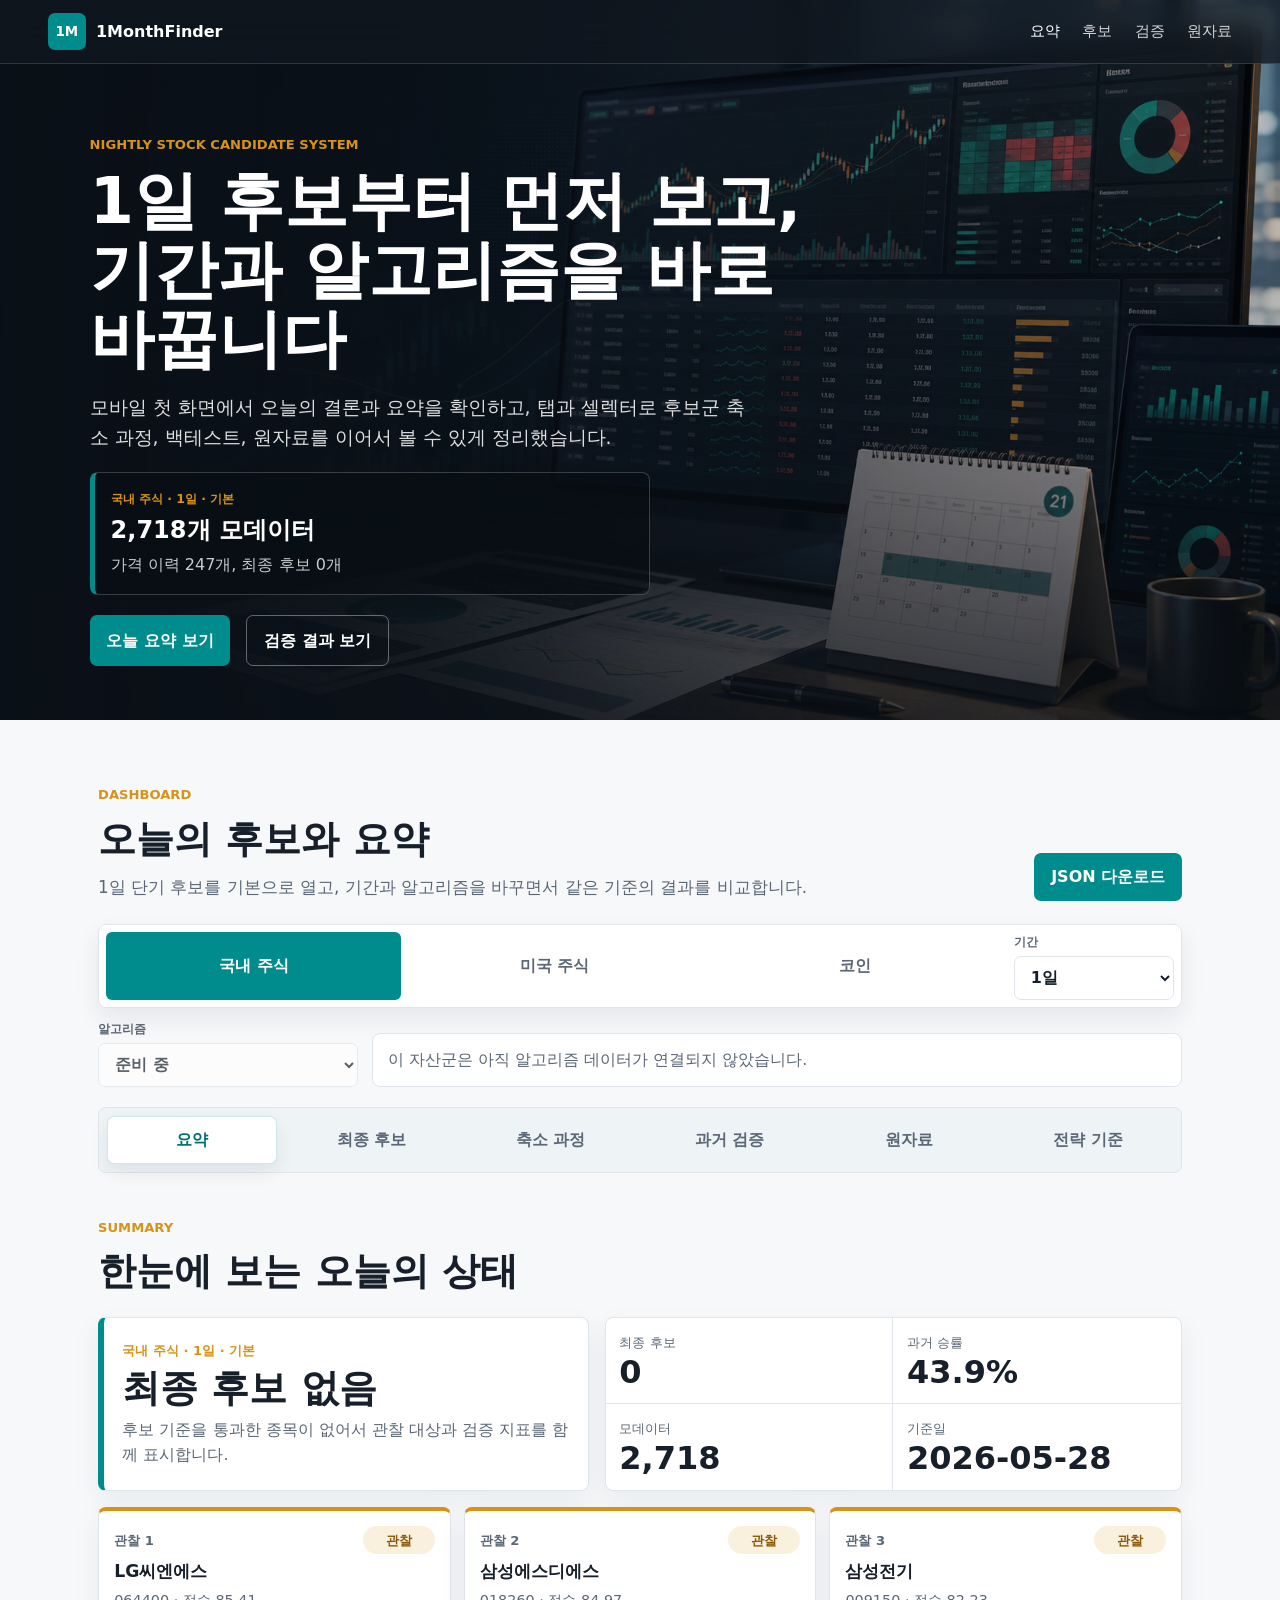
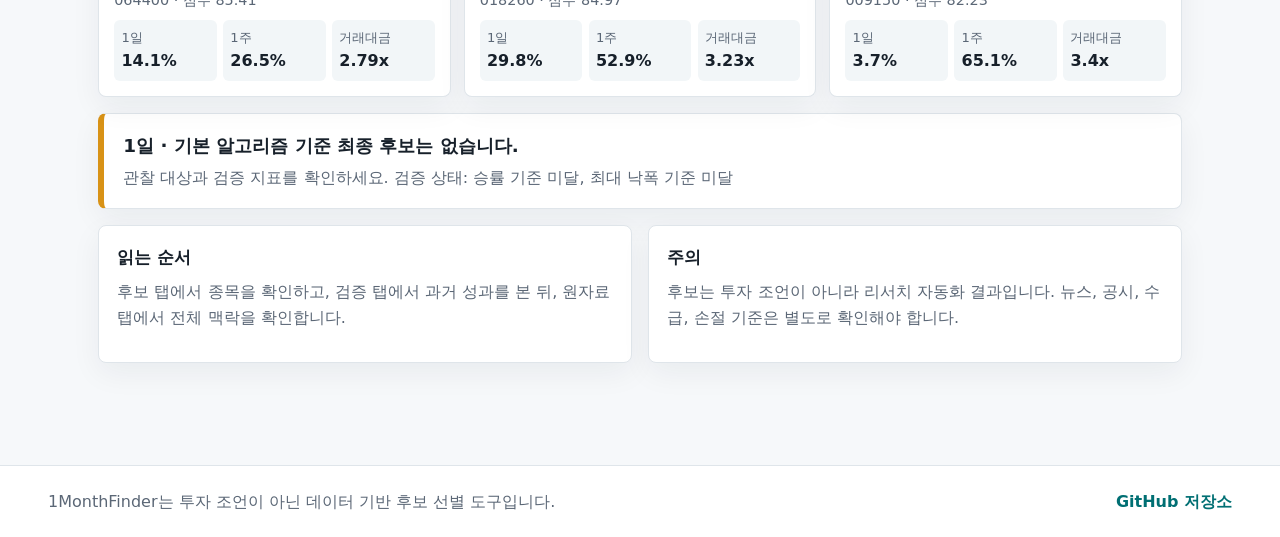
==== commit 2e8e5ceb: "Add mobile algorithm dashboard" ====
--- a/index.html
+++ b/index.html
@@ -8,7 +8,7 @@
       name="description"
       content="국내 주식 모데이터, 기간별 후보, 백테스트 검증, 원자료를 탭으로 확인하는 1MonthFinder 대시보드"
     />
-    <link rel="stylesheet" href="styles.css" />
+    <link rel="stylesheet" href="styles.css?v=20260528-mobile-algos" />
   </head>
   <body>
     <header class="topbar">
@@ -30,10 +30,10 @@
         <div class="hero-overlay" aria-hidden="true"></div>
         <div class="hero-content">
           <p class="eyebrow">Nightly stock candidate system</p>
-          <h1 id="hero-title">매일 밤 기준 자료로 후보를 다시 고르고, 과거 검증까지 함께 봅니다</h1>
+          <h1 id="hero-title">1일 후보부터 먼저 보고, 기간과 알고리즘을 바로 바꿉니다</h1>
           <p class="hero-copy">
-            국내 주식 전체 모데이터에서 시작해 기간별 알고리즘, 후보군 축소 과정, 백테스트,
-            원자료를 탭으로 나누어 읽기 쉽게 정리했습니다.
+            모바일 첫 화면에서 오늘의 결론과 요약을 확인하고, 탭과 셀렉터로 후보군 축소 과정,
+            백테스트, 원자료를 이어서 볼 수 있게 정리했습니다.
           </p>
           <div class="hero-status" id="heroStatus" aria-live="polite">
             <span class="status-label">데이터</span>
@@ -41,7 +41,7 @@
             <span>GitHub Pages 데이터 파일을 읽고 있습니다.</span>
           </div>
           <div class="hero-actions">
-            <a class="button primary" href="#workspace" data-view-link="candidates">오늘 후보 보기</a>
+            <a class="button primary" href="#workspace" data-view-link="overview">오늘 요약 보기</a>
             <a class="button secondary" href="#workspace" data-view-link="validation">검증 결과 보기</a>
           </div>
         </div>
@@ -51,26 +51,37 @@
         <div class="workspace-heading">
           <div>
             <p class="eyebrow">Dashboard</p>
-            <h2 id="workspace-title">탭으로 읽는 후보 탐색 결과</h2>
+            <h2 id="workspace-title">오늘의 후보와 요약</h2>
             <p>
-              먼저 자산군과 기간을 고른 뒤, 아래 탭에서 필요한 자료만 펼쳐보세요.
-              현재 자동 계산은 국내 주식에 연결되어 있고 미국 주식과 코인은 확장 슬롯입니다.
+              1일 단기 후보를 기본으로 열고, 기간과 알고리즘을 바꾸면서 같은 기준의 결과를 비교합니다.
             </p>
           </div>
           <a class="download-link" href="data/market_report.json">JSON 다운로드</a>
         </div>
 
-        <div class="switcher" aria-label="자산군 선택">
-          <button class="switch-button active" data-asset="kr" type="button">국내 주식</button>
-          <button class="switch-button" data-asset="us" type="button">미국 주식</button>
-          <button class="switch-button" data-asset="crypto" type="button">코인</button>
+        <div class="top-options" aria-label="상단 옵션">
+          <div class="asset-tabs" aria-label="자산군 선택">
+            <button class="switch-button active" data-asset="kr" type="button">국내 주식</button>
+            <button class="switch-button" data-asset="us" type="button">미국 주식</button>
+            <button class="switch-button" data-asset="crypto" type="button">코인</button>
+          </div>
+          <label class="selector-field period-field" for="periodSelect">
+            <span>기간</span>
+            <select id="periodSelect">
+              <option value="1d">1일</option>
+              <option value="1w">1주</option>
+              <option value="1m">1달</option>
+              <option value="1y">1년</option>
+            </select>
+          </label>
         </div>
 
-        <div class="switcher period-switcher" aria-label="기간 선택">
-          <button class="switch-button" data-period="1d" type="button">1일</button>
-          <button class="switch-button" data-period="1w" type="button">1주</button>
-          <button class="switch-button active" data-period="1m" type="button">1달</button>
-          <button class="switch-button" data-period="1y" type="button">1년</button>
+        <div class="algorithm-row">
+          <label class="selector-field algorithm-field" for="algorithmSelect">
+            <span>알고리즘</span>
+            <select id="algorithmSelect"></select>
+          </label>
+          <p id="algorithmDescription">알고리즘 정보를 불러오는 중입니다.</p>
         </div>
 
         <nav class="view-tabs" aria-label="자료 탭">
@@ -87,23 +98,33 @@
             <p class="eyebrow">Summary</p>
             <h2 id="overview-title">한눈에 보는 오늘의 상태</h2>
           </div>
-          <div class="stat-grid" aria-label="오늘 요약">
-            <article class="stat">
-              <span>최종 후보</span>
-              <strong id="candidateCount">-</strong>
-            </article>
-            <article class="stat">
-              <span>과거 승률</span>
-              <strong id="watchCount">-</strong>
-            </article>
-            <article class="stat">
-              <span>모데이터</span>
-              <strong id="universeCount">-</strong>
-            </article>
-            <article class="stat">
-              <span>기준일</span>
-              <strong id="asOfDate">-</strong>
-            </article>
+          <div class="result-board" aria-live="polite">
+            <div class="result-headline">
+              <span id="decisionPeriod">국내 주식 · 1일</span>
+              <strong id="decisionTitle">후보를 계산하고 있습니다.</strong>
+              <p id="decisionCopy">데이터를 불러오면 최종 후보와 요약 지표가 표시됩니다.</p>
+            </div>
+            <div class="compact-stats" aria-label="오늘 요약">
+              <article>
+                <span>최종 후보</span>
+                <strong id="candidateCount">-</strong>
+              </article>
+              <article>
+                <span>과거 승률</span>
+                <strong id="watchCount">-</strong>
+              </article>
+              <article>
+                <span>모데이터</span>
+                <strong id="universeCount">-</strong>
+              </article>
+              <article>
+                <span>기준일</span>
+                <strong id="asOfDate">-</strong>
+              </article>
+            </div>
+            <div class="candidate-cards" id="topCandidateCards">
+              <article class="candidate-card empty">데이터를 불러오는 중입니다.</article>
+            </div>
           </div>
           <div class="final-callout" id="finalCallout">
             <strong>데이터를 불러오고 있습니다.</strong>
@@ -286,6 +307,6 @@
       <a href="https://github.com/junchi861-debug/1monthfinder">GitHub 저장소</a>
     </footer>
 
-    <script src="script.js"></script>
+    <script src="script.js?v=20260528-mobile-algos"></script>
   </body>
 </html>
--- a/styles.css
+++ b/styles.css
@@ -112,7 +112,7 @@
 .hero {
   position: relative;
   display: grid;
-  min-height: 92vh;
+  min-height: 58vh;
   overflow: hidden;
   color: var(--white);
 }
@@ -126,7 +126,7 @@
 .hero-image {
   width: 100%;
   height: 100%;
-  min-height: 92vh;
+  min-height: 58vh;
   object-fit: cover;
 }
 
@@ -259,6 +259,7 @@
 }
 
 .workspace {
+  padding-top: clamp(2.5rem, 5vw, 4.5rem);
   padding-bottom: clamp(4.5rem, 8vw, 7rem);
 }
 
@@ -286,6 +287,68 @@
   background: var(--white);
 }
 
+.top-options {
+  position: sticky;
+  top: 4.1rem;
+  z-index: 12;
+  display: grid;
+  grid-template-columns: minmax(0, 1fr) minmax(118px, 160px);
+  gap: 0.7rem;
+  align-items: stretch;
+  margin: 1.1rem 0 0.7rem;
+  padding: 0.45rem;
+  border: 1px solid var(--line);
+  border-radius: 8px;
+  background: rgba(255, 255, 255, 0.94);
+  box-shadow: 0 10px 24px rgba(21, 31, 44, 0.08);
+  backdrop-filter: blur(14px);
+}
+
+.asset-tabs {
+  display: grid;
+  grid-template-columns: repeat(3, minmax(0, 1fr));
+  gap: 0.35rem;
+}
+
+.selector-field {
+  display: grid;
+  gap: 0.25rem;
+}
+
+.selector-field span {
+  color: var(--muted);
+  font-size: 0.78rem;
+  font-weight: 900;
+}
+
+.period-field {
+  min-width: 0;
+}
+
+.period-field select,
+.algorithm-field select {
+  min-height: 2.65rem;
+  padding-right: 2rem;
+  font-weight: 900;
+}
+
+.algorithm-row {
+  display: grid;
+  grid-template-columns: minmax(180px, 260px) minmax(0, 1fr);
+  gap: 0.85rem;
+  align-items: end;
+  margin-bottom: 0.85rem;
+}
+
+.algorithm-row p {
+  margin-bottom: 0;
+  padding: 0.8rem 0.95rem;
+  border: 1px solid var(--line);
+  border-radius: 8px;
+  background: var(--white);
+  color: var(--muted);
+}
+
 .period-switcher {
   grid-template-columns: repeat(4, minmax(0, 1fr));
   margin-bottom: 1.3rem;
@@ -369,6 +432,148 @@
 .summary-notes p {
   margin-bottom: 0;
   color: var(--muted);
+}
+
+.result-board {
+  display: grid;
+  grid-template-columns: minmax(0, 0.85fr) minmax(280px, 1fr);
+  gap: 1rem;
+  align-items: stretch;
+  margin-bottom: 1rem;
+}
+
+.result-headline,
+.compact-stats,
+.candidate-card {
+  border: 1px solid var(--line);
+  border-radius: 8px;
+  background: var(--white);
+  box-shadow: 0 10px 30px rgba(21, 31, 44, 0.06);
+}
+
+.result-headline {
+  display: grid;
+  gap: 0.45rem;
+  align-content: center;
+  padding: 1.15rem;
+  border-left: 6px solid var(--teal);
+}
+
+.result-headline span {
+  color: var(--amber);
+  font-size: 0.82rem;
+  font-weight: 900;
+}
+
+.result-headline strong {
+  font-size: clamp(1.45rem, 3vw, 2.35rem);
+  line-height: 1.1;
+}
+
+.result-headline p {
+  margin-bottom: 0;
+  color: var(--muted);
+}
+
+.compact-stats {
+  display: grid;
+  grid-template-columns: repeat(2, minmax(0, 1fr));
+  gap: 0;
+  overflow: hidden;
+}
+
+.compact-stats article {
+  min-height: 86px;
+  padding: 0.85rem;
+  border-right: 1px solid var(--line);
+  border-bottom: 1px solid var(--line);
+}
+
+.compact-stats article:nth-child(2n) {
+  border-right: 0;
+}
+
+.compact-stats article:nth-last-child(-n + 2) {
+  border-bottom: 0;
+}
+
+.compact-stats span {
+  display: block;
+  color: var(--muted);
+  font-size: 0.84rem;
+}
+
+.compact-stats strong {
+  display: block;
+  margin-top: 0.2rem;
+  font-size: clamp(1.25rem, 4vw, 2rem);
+  line-height: 1;
+}
+
+.candidate-cards {
+  display: grid;
+  grid-column: 1 / -1;
+  grid-template-columns: repeat(3, minmax(0, 1fr));
+  gap: 0.8rem;
+}
+
+.candidate-card {
+  display: grid;
+  gap: 0.45rem;
+  min-height: 142px;
+  padding: 0.95rem;
+}
+
+.candidate-card.candidate {
+  border-top: 4px solid var(--green);
+}
+
+.candidate-card.watch {
+  border-top: 4px solid var(--amber);
+}
+
+.candidate-card.empty {
+  grid-column: 1 / -1;
+  min-height: 90px;
+  align-content: center;
+  color: var(--muted);
+}
+
+.candidate-card-top {
+  display: flex;
+  align-items: center;
+  justify-content: space-between;
+  gap: 0.5rem;
+}
+
+.candidate-card-top > span {
+  color: var(--muted);
+  font-size: 0.82rem;
+  font-weight: 900;
+}
+
+.candidate-card strong {
+  font-size: 1.08rem;
+  line-height: 1.2;
+}
+
+.candidate-card p {
+  margin-bottom: 0;
+  color: var(--muted);
+  font-size: 0.9rem;
+}
+
+.candidate-card dl {
+  display: grid;
+  grid-template-columns: repeat(3, minmax(0, 1fr));
+  gap: 0.4rem;
+  margin: 0;
+}
+
+.candidate-card dl div {
+  padding: 0.45rem;
+  border-radius: 6px;
+  background: #f2f6f8;
 }
 
 .section-heading {
@@ -754,8 +959,13 @@
   .funnel-grid,
   .chart-grid,
   .method-grid,
-  .summary-notes {
+  .summary-notes,
+  .candidate-cards {
     grid-template-columns: repeat(2, 1fr);
+  }
+
+  .result-board {
+    grid-template-columns: 1fr;
   }
 
   .view-tabs {
@@ -765,32 +975,25 @@
 
 @media (max-width: 680px) {
   .topbar {
-    position: absolute;
+    position: fixed;
   }
 
   .nav-links {
     display: none;
   }
 
-  .hero,
-  .hero-image {
-    min-height: 850px;
-  }
-
-  .hero-overlay {
-    background:
-      linear-gradient(180deg, rgba(10, 16, 23, 0.9) 0%, rgba(10, 16, 23, 0.78) 54%, rgba(10, 16, 23, 0.96) 100%),
-      linear-gradient(90deg, rgba(10, 16, 23, 0.7), rgba(10, 16, 23, 0.18));
-  }
-
-  .hero-content {
-    align-self: end;
-    margin: 0 auto;
-    padding: 6.5rem 1rem 4.5rem;
+  .hero {
+    display: none;
   }
 
   h1 {
-    font-size: 2.2rem;
+    font-size: 1.45rem;
+  }
+
+  .hero-copy,
+  .hero-actions,
+  .hero-status {
+    display: none;
   }
 
   .hero-actions,
@@ -800,6 +1003,9 @@
   .method-grid,
   .summary-notes,
   .workspace-heading,
+  .algorithm-row,
+  .result-board,
+  .candidate-cards,
   .controls,
   .switcher,
   .period-switcher,
@@ -807,9 +1013,57 @@
     grid-template-columns: 1fr;
   }
 
+  .workspace {
+    padding-top: 5rem;
+  }
+
+  .workspace-heading {
+    margin-bottom: 0.65rem;
+  }
+
+  .workspace-heading h2 {
+    font-size: 1.45rem;
+    margin-bottom: 0;
+  }
+
+  .workspace-heading p:not(.eyebrow) {
+    display: none;
+  }
+
+  .workspace-heading .eyebrow,
+  .download-link {
+    display: none;
+  }
+
+  .top-options {
+    top: 0.6rem;
+    grid-template-columns: minmax(0, 1fr) 96px;
+    gap: 0.45rem;
+    margin: 0.45rem 0 0.45rem;
+    padding: 0.35rem;
+  }
+
+  .period-field span {
+    display: none;
+  }
+
+  .asset-tabs {
+    grid-template-columns: repeat(3, minmax(0, 1fr));
+  }
+
+  .switch-button {
+    min-height: 2.35rem;
+    font-size: 0.9rem;
+  }
+
+  .algorithm-row p {
+    display: none;
+  }
+
   .view-tabs {
     display: flex;
     gap: 0.5rem;
+    margin: 0.55rem 0 0.65rem;
     overflow-x: auto;
     padding-bottom: 0.6rem;
     scroll-snap-type: x proximity;
@@ -817,8 +1071,78 @@
 
   .view-tab {
     flex: 0 0 auto;
-    min-width: 7.25rem;
+    min-width: 6.25rem;
+    min-height: 2.65rem;
     scroll-snap-align: start;
+  }
+
+  .view-panel {
+    padding-top: 0.3rem;
+  }
+
+  .view-panel[data-panel="overview"] .section-heading {
+    display: none;
+  }
+
+  .section-heading {
+    margin-bottom: 0.85rem;
+  }
+
+  .section-heading h2 {
+    font-size: 1.35rem;
+  }
+
+  .result-headline {
+    gap: 0.25rem;
+    padding: 0.75rem;
+  }
+
+  .result-headline strong {
+    font-size: 1.18rem;
+  }
+
+  .result-headline p {
+    font-size: 0.88rem;
+  }
+
+  .compact-stats article {
+    min-height: 58px;
+    padding: 0.55rem;
+  }
+
+  .compact-stats strong {
+    font-size: 1.15rem;
+  }
+
+  .candidate-card {
+    flex: 0 0 228px;
+    min-height: auto;
+    padding: 0.65rem;
+  }
+
+  .candidate-card dl div {
+    padding: 0.34rem;
+  }
+
+  .candidate-card dt,
+  .candidate-card dd {
+    font-size: 0.78rem;
+  }
+
+  .candidate-cards {
+    display: flex;
+    gap: 0.65rem;
+    overflow-x: auto;
+    padding-bottom: 0.15rem;
+    scroll-snap-type: x proximity;
+  }
+
+  .candidate-card {
+    scroll-snap-align: start;
+  }
+
+  .candidate-card dl {
+    grid-template-columns: repeat(3, minmax(0, 1fr));
   }
 
   .button,
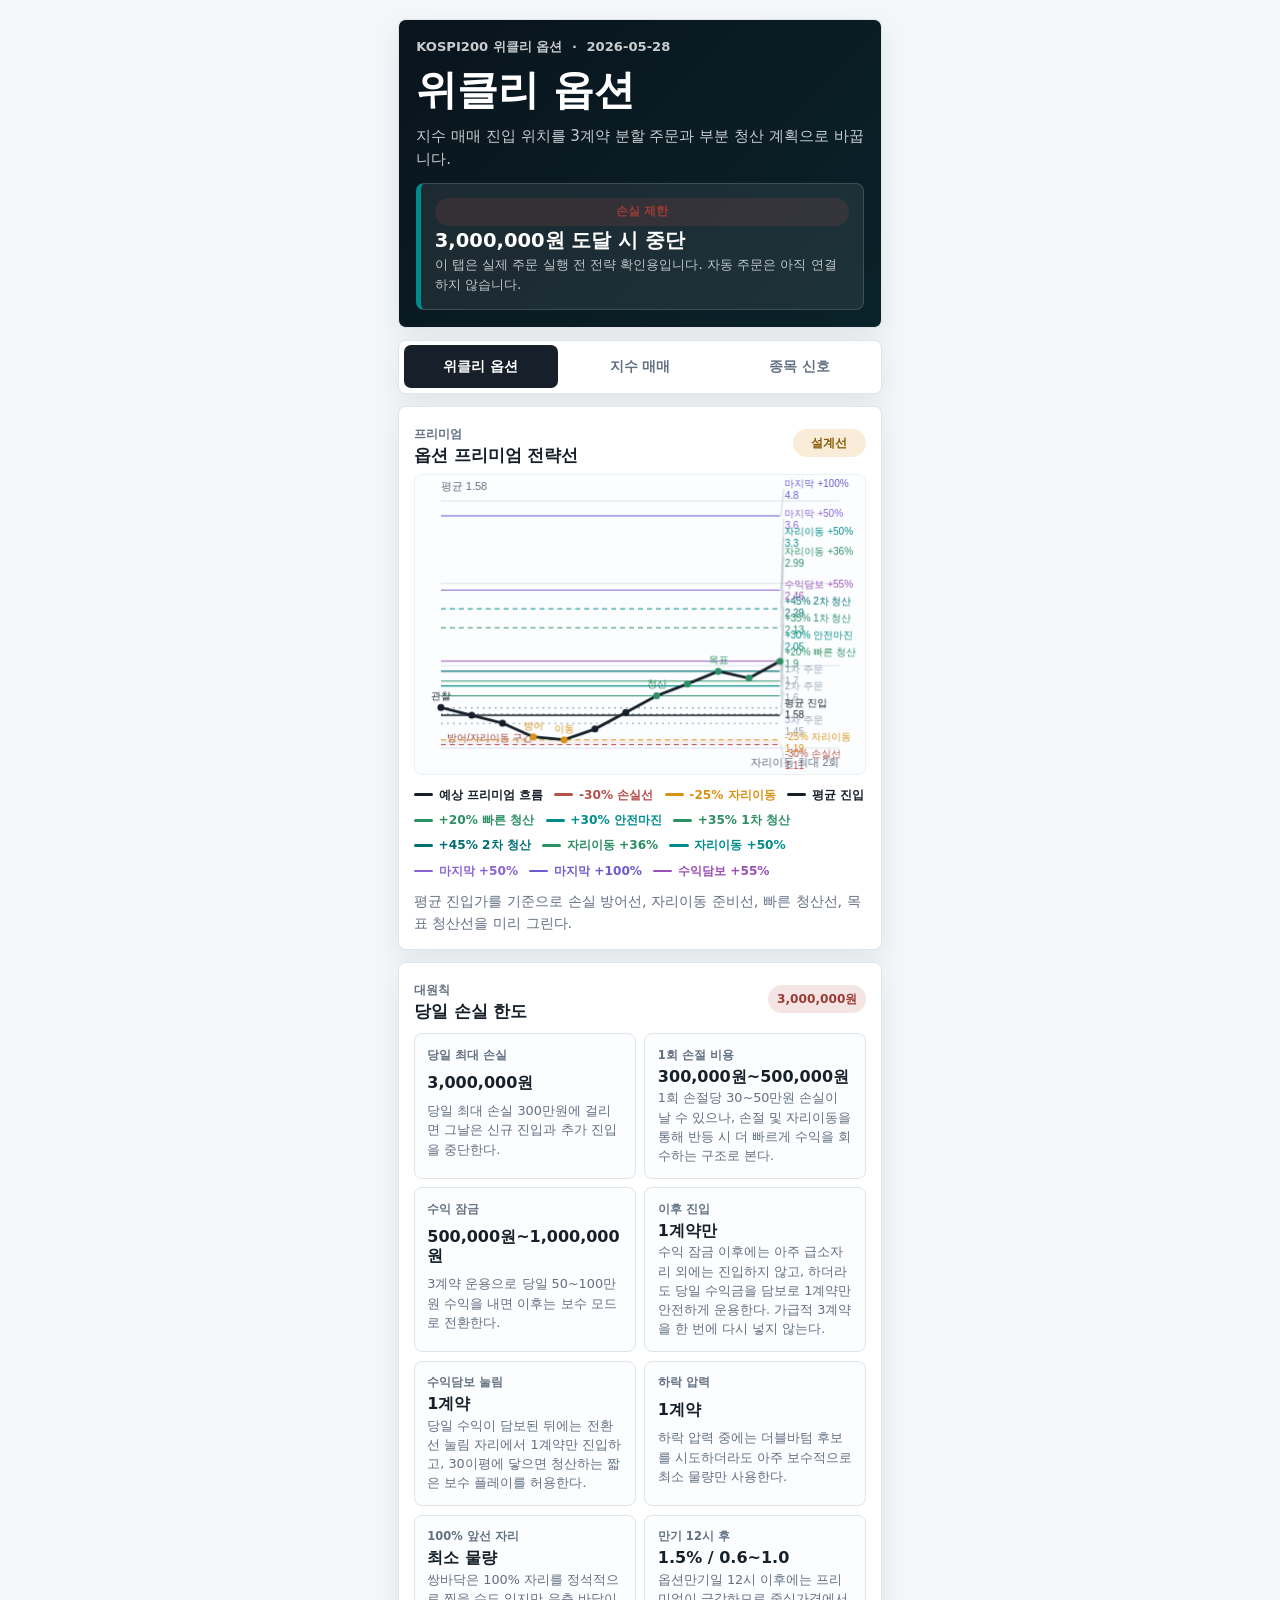
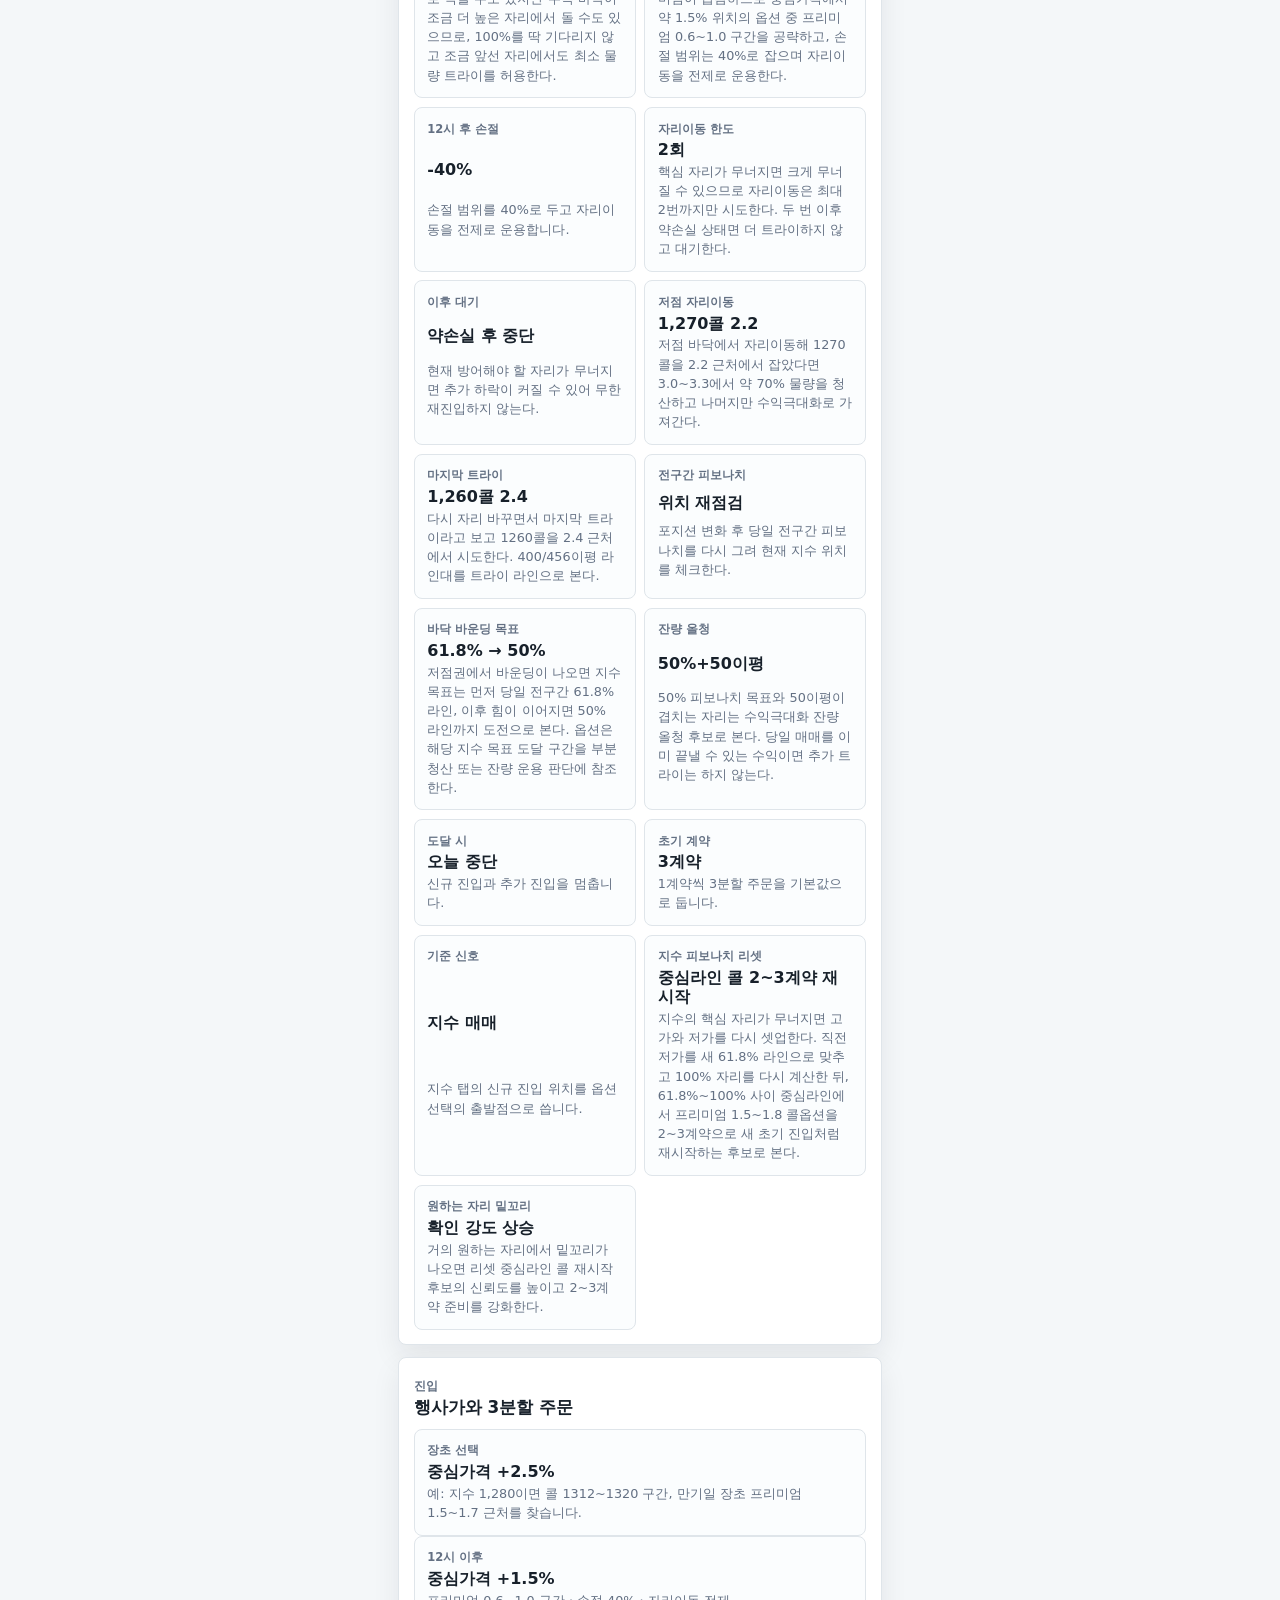
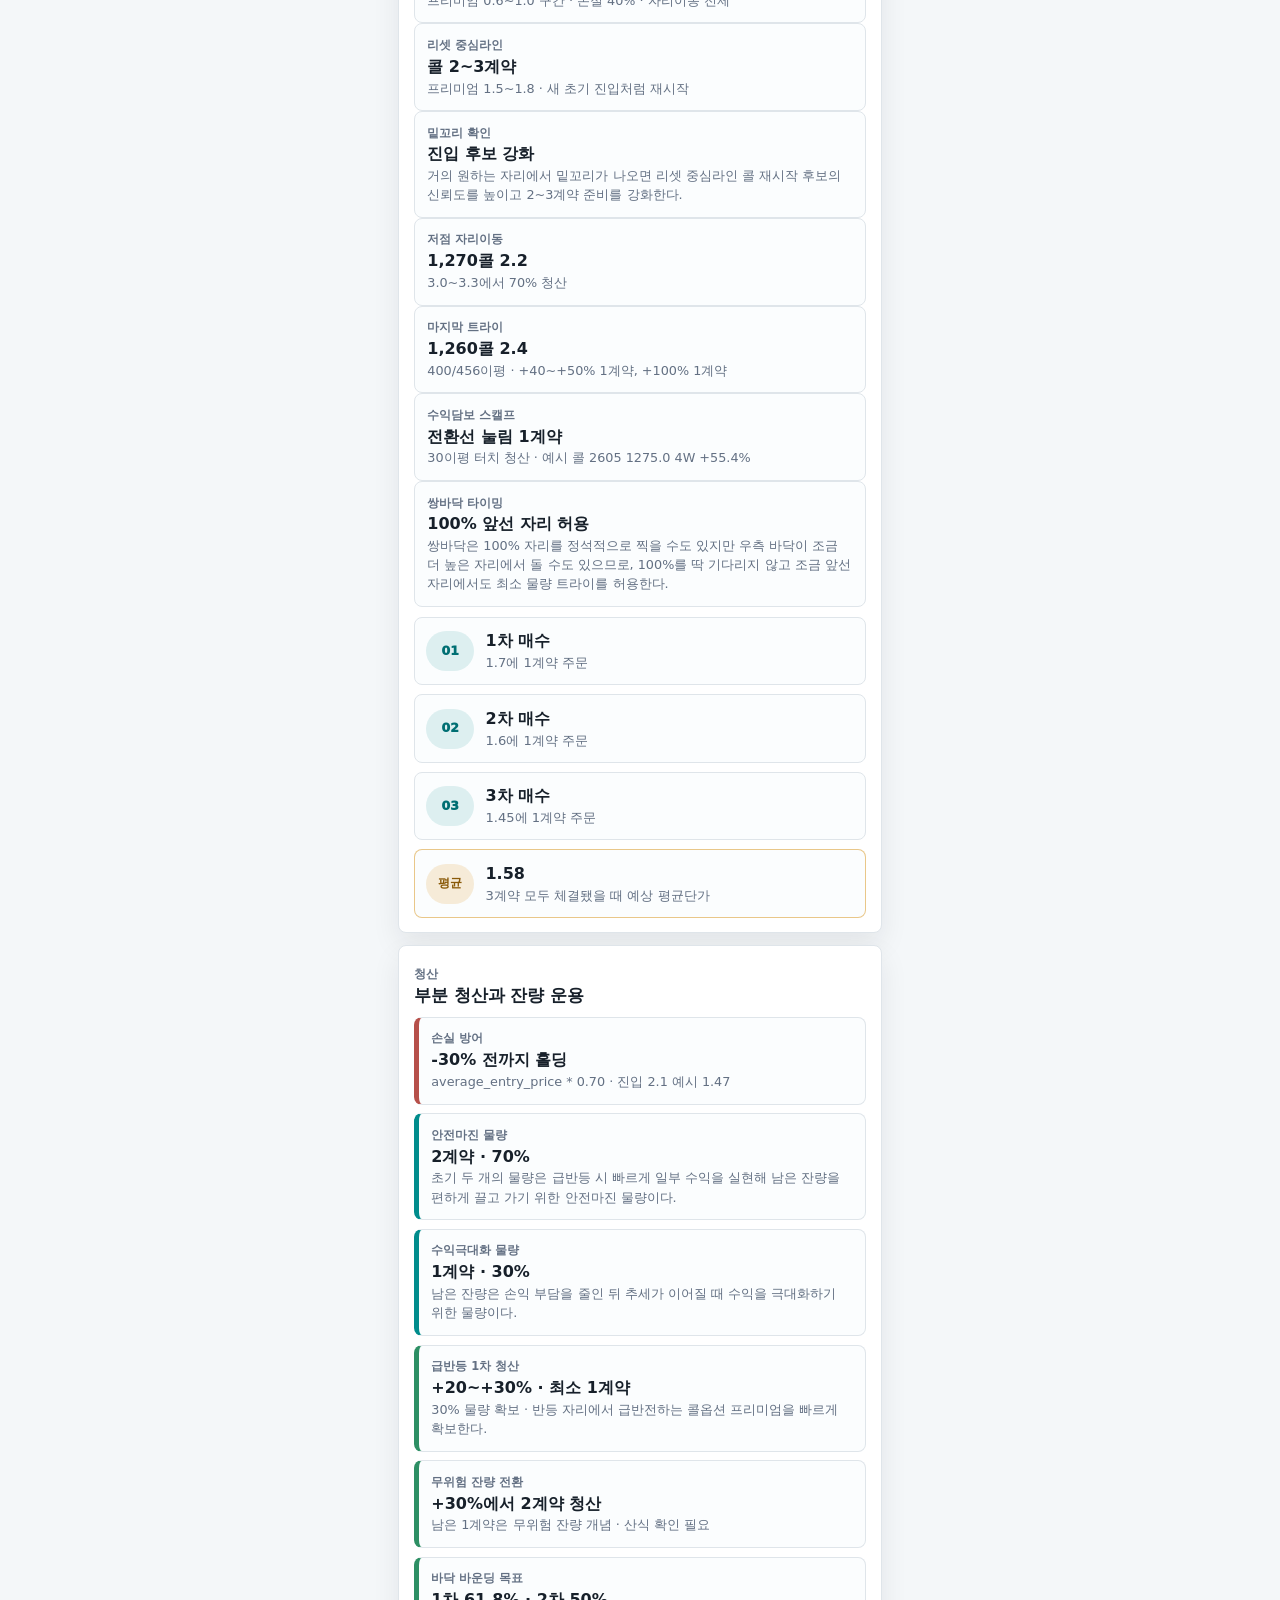
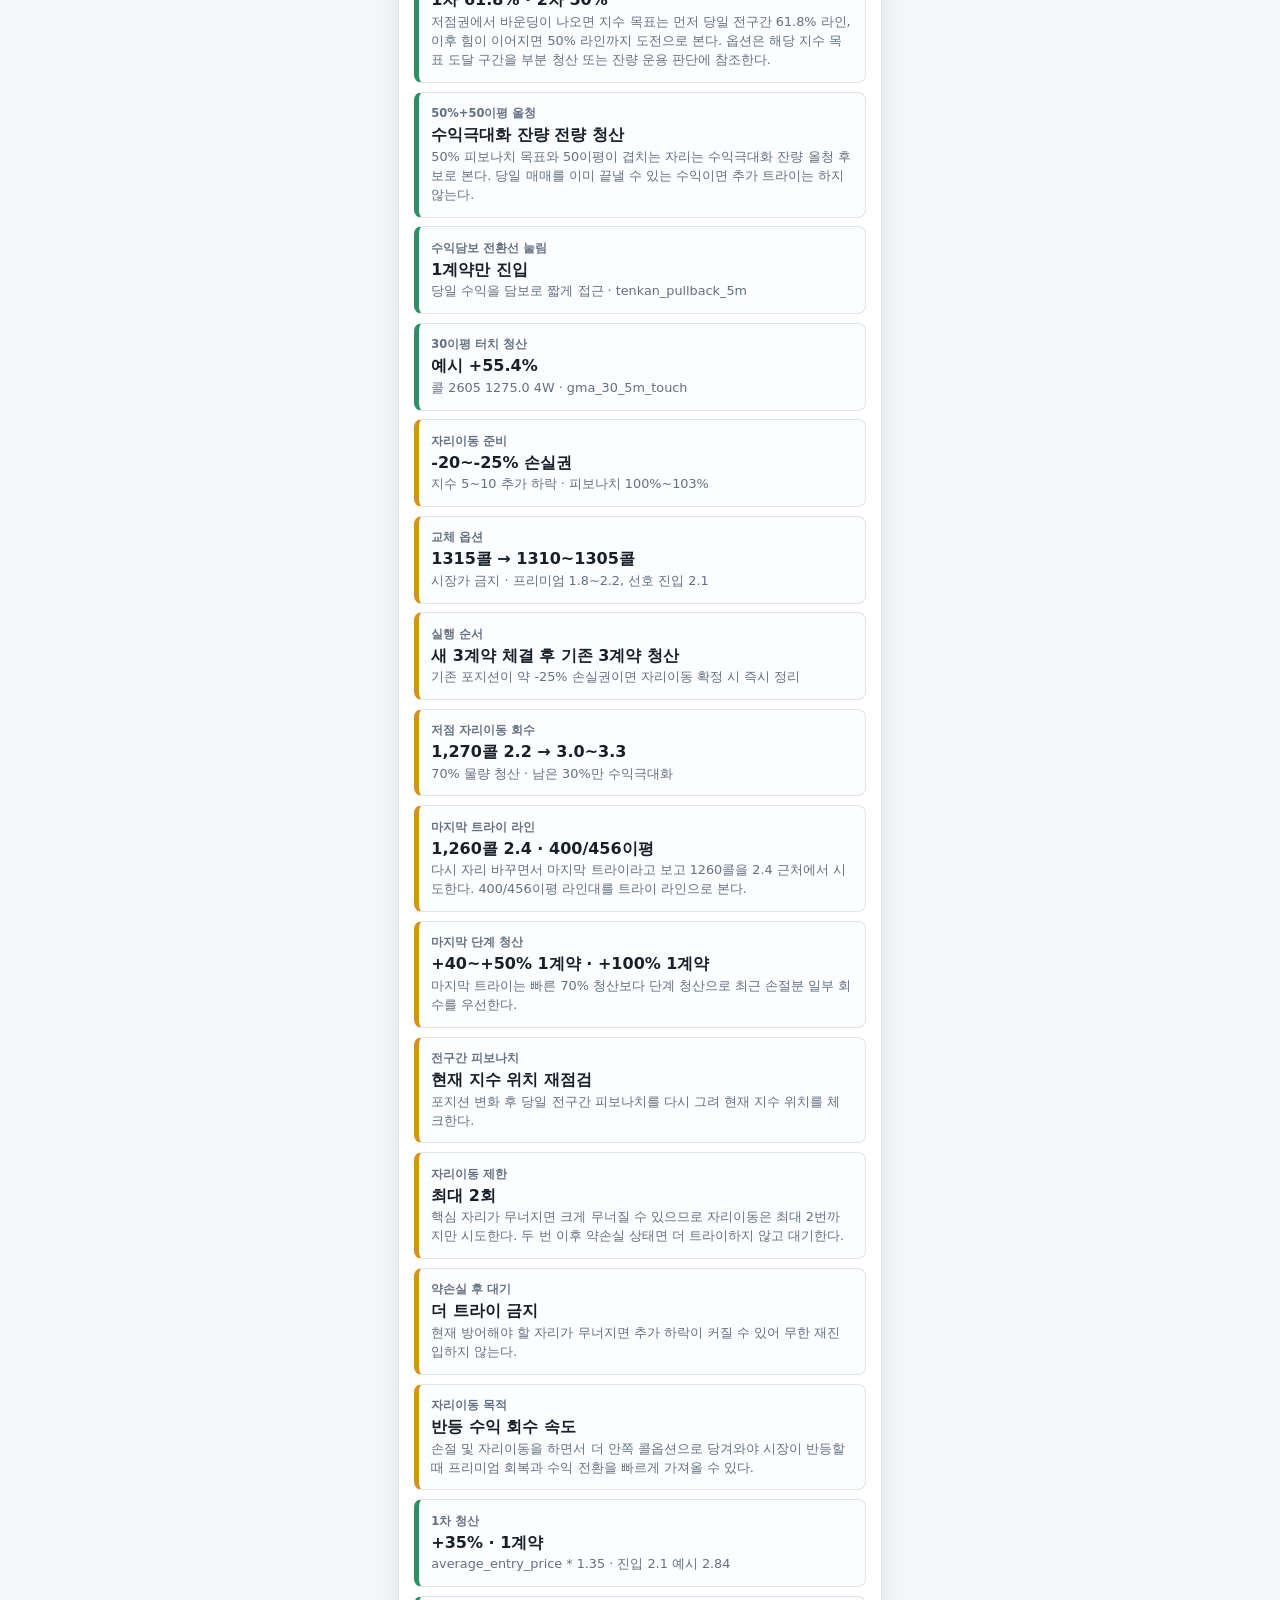
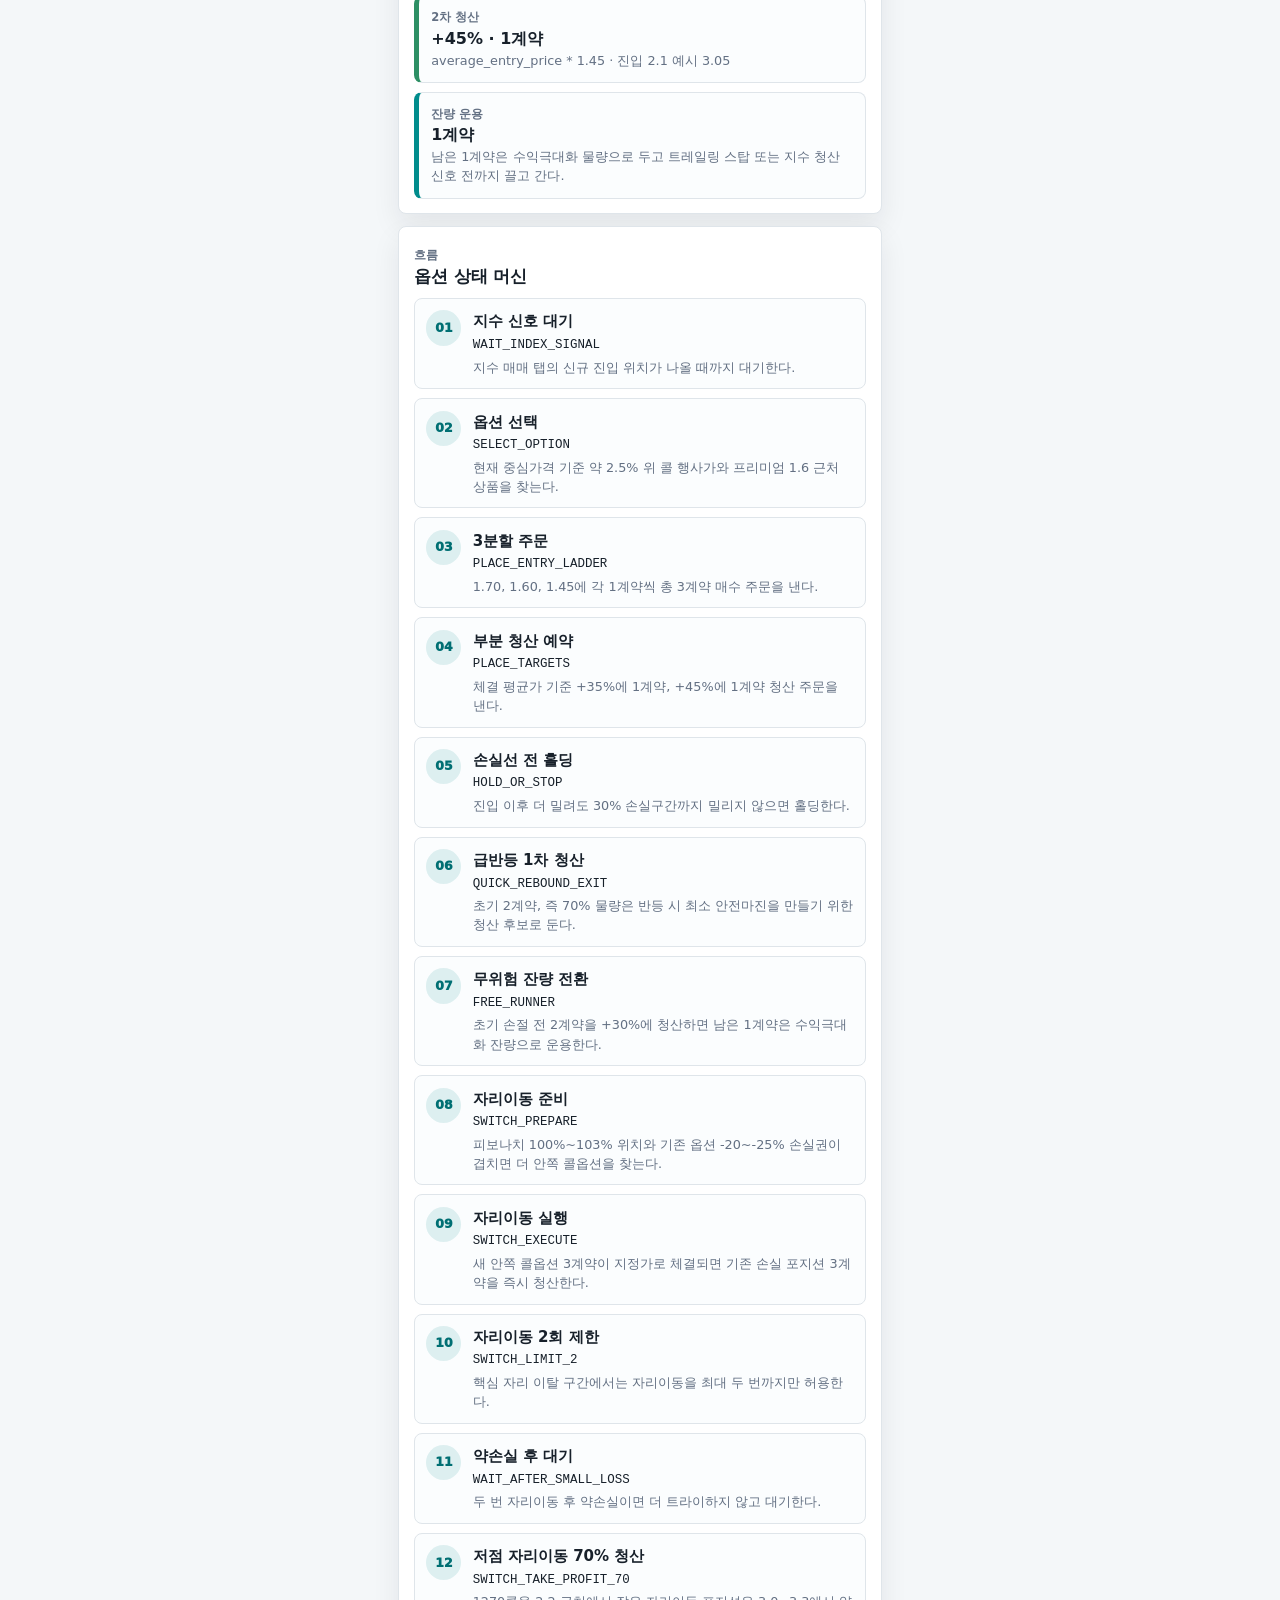
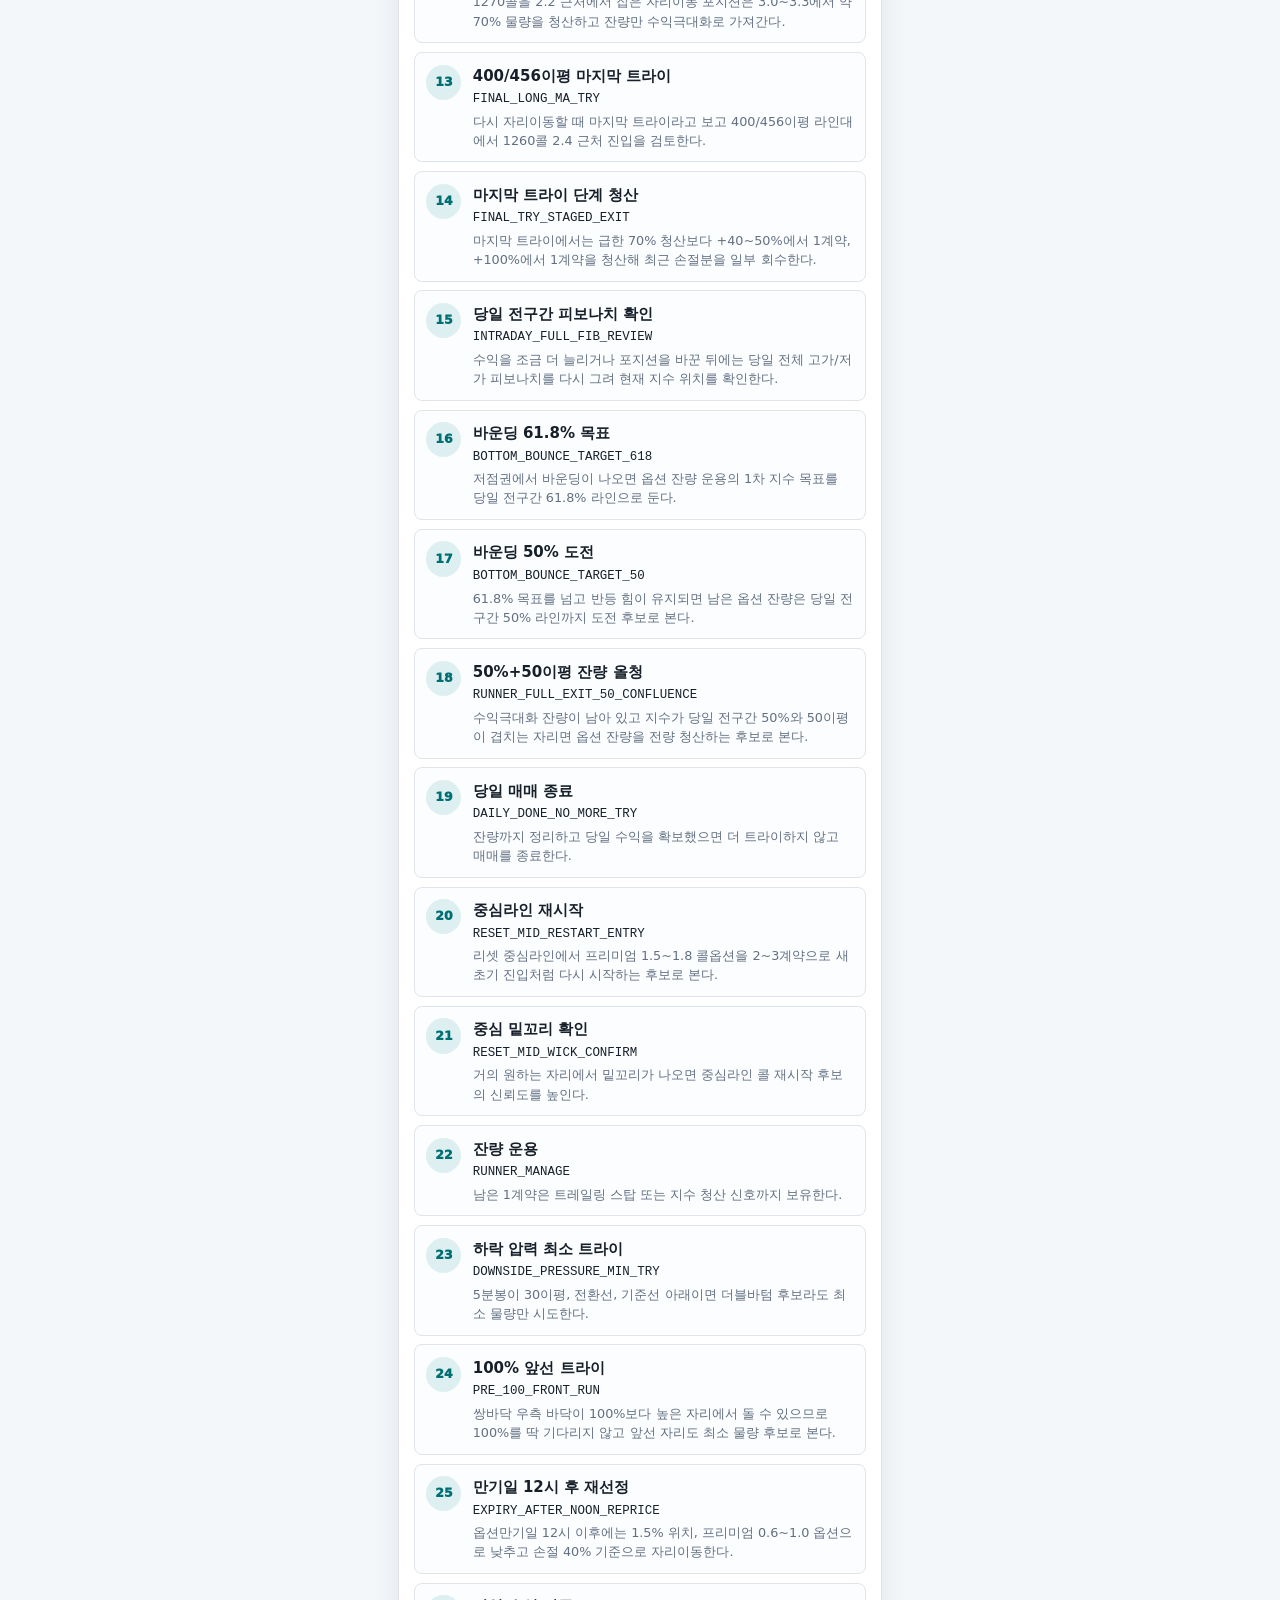
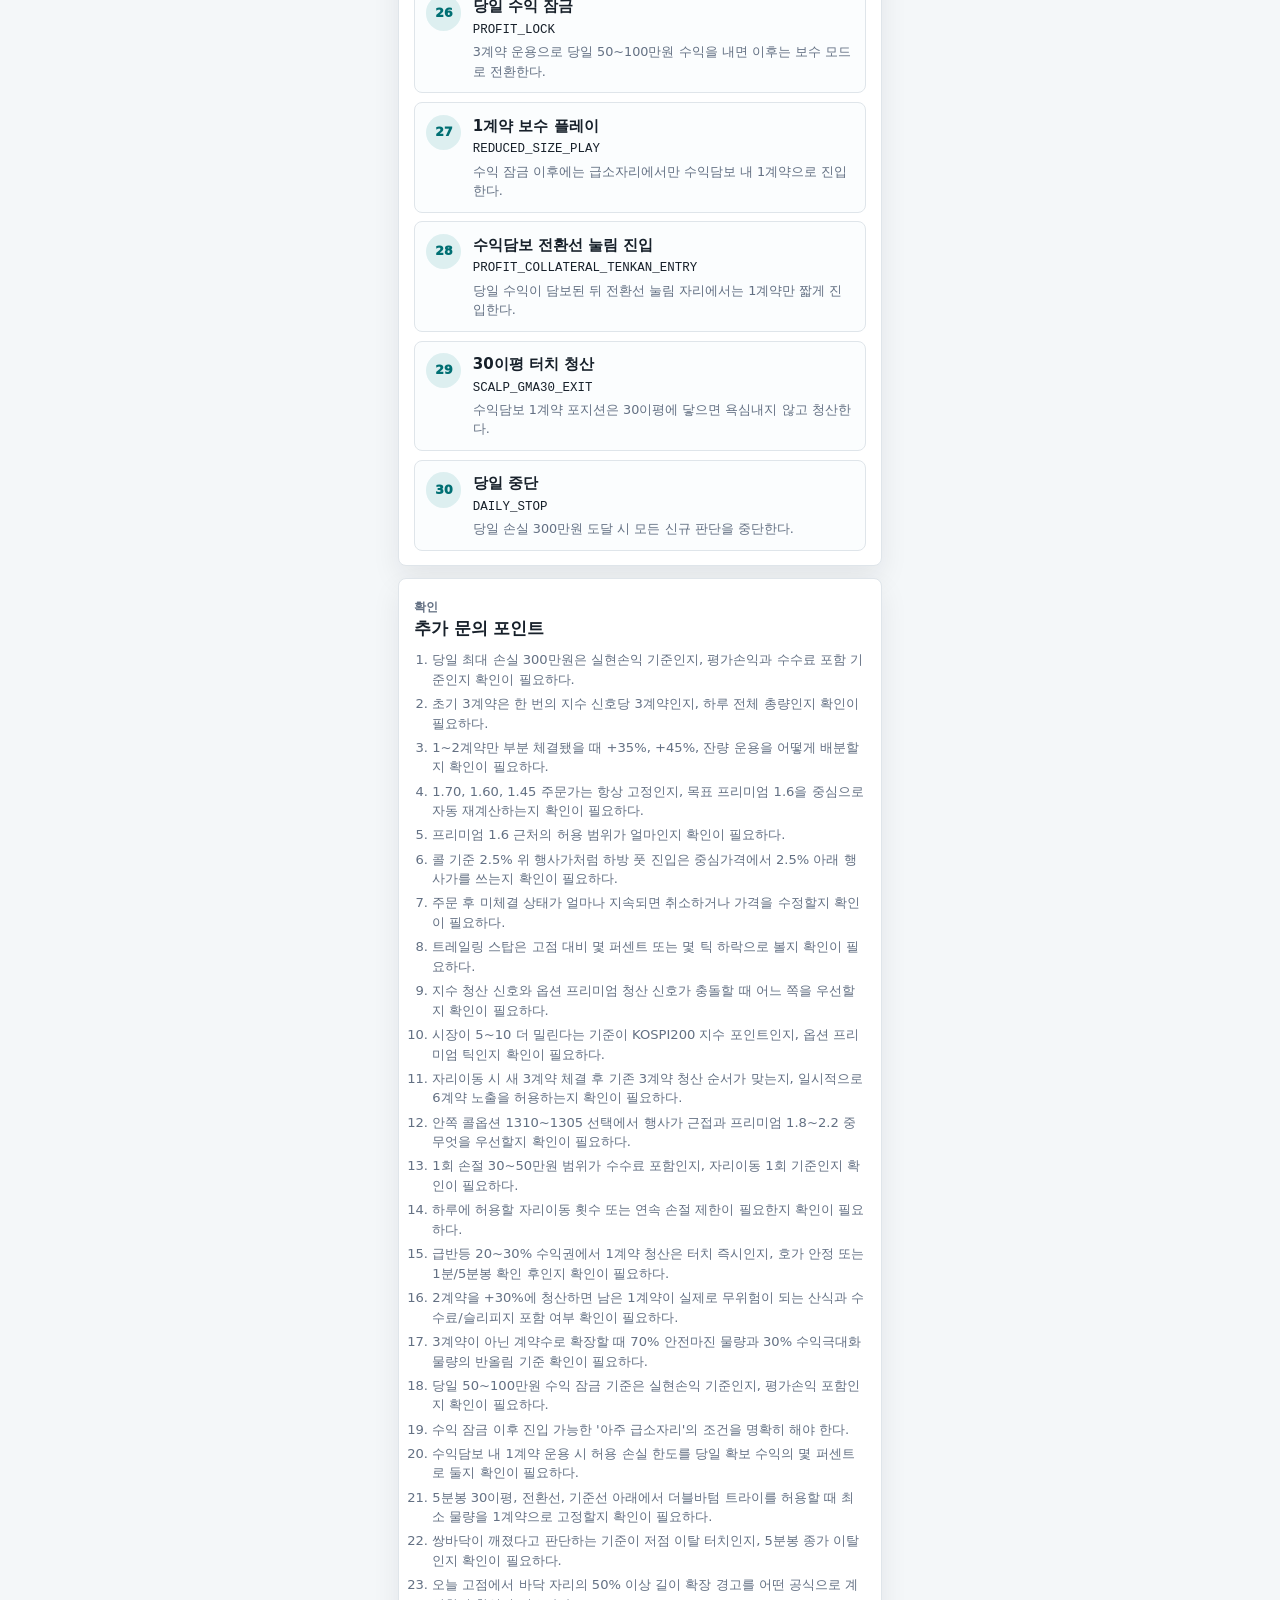
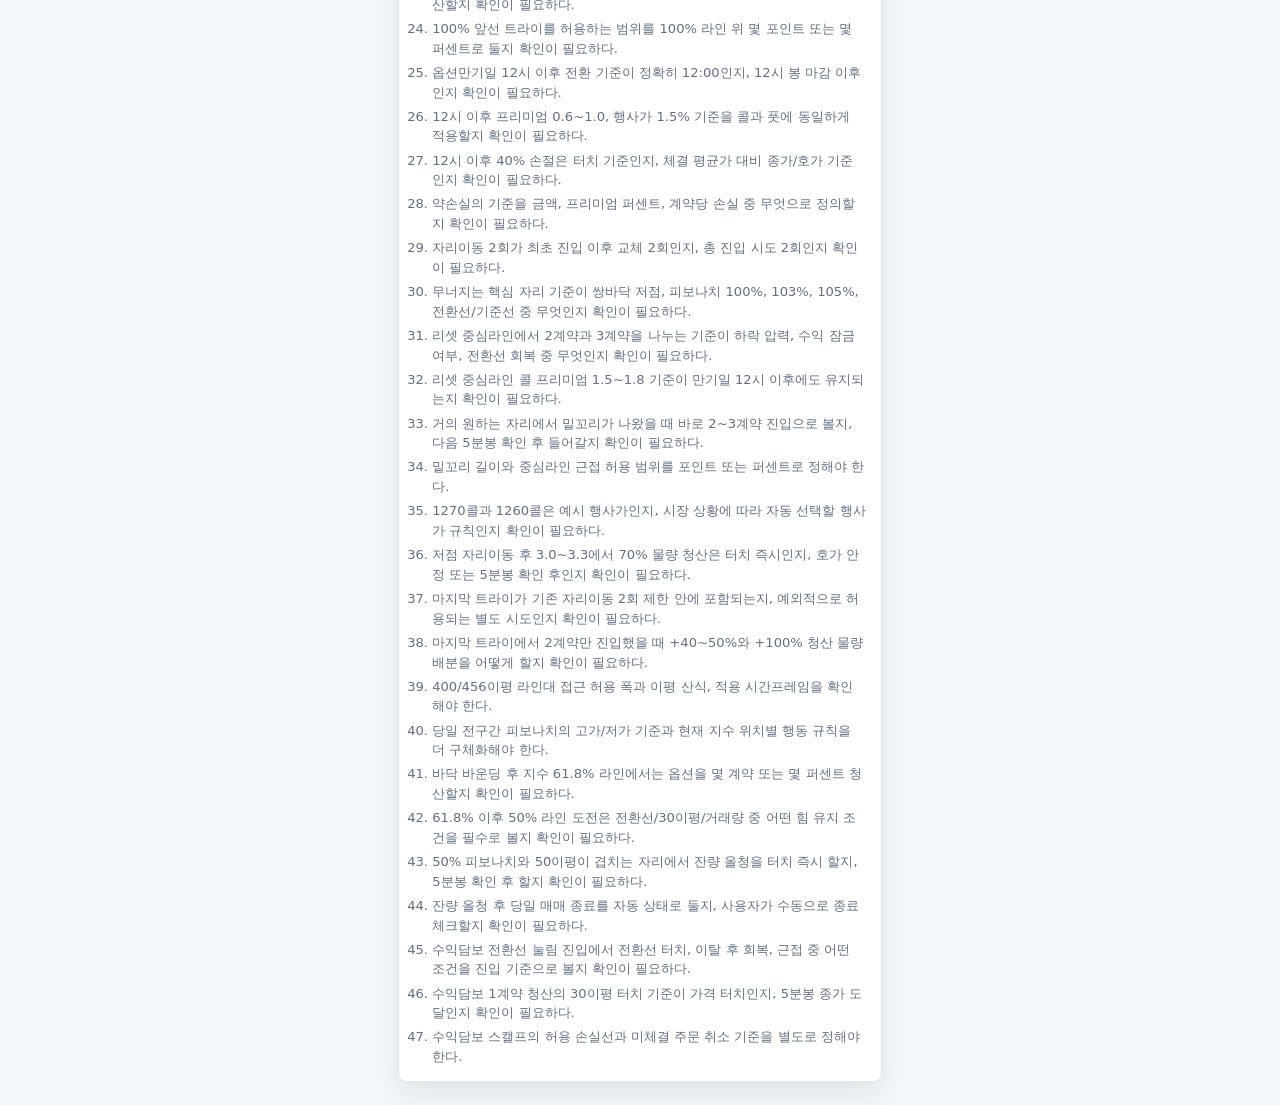
==== commit b30e5acf: "Deploy weekly options dashboard" ====
--- a/index.html
+++ b/index.html
@@ -2,70 +2,45 @@
 <html lang="ko">
   <head>
     <meta charset="utf-8" />
-    <meta name="viewport" content="width=device-width, initial-scale=1" />
-    <title>1MonthFinder | 매일 밤 주식 후보 대시보드</title>
+    <meta name="viewport" content="width=device-width, initial-scale=1, viewport-fit=cover" />
+    <title>1MonthFinder | 위클리 옵션 전략</title>
     <meta
       name="description"
-      content="국내 주식 모데이터, 기간별 후보, 백테스트 검증, 원자료를 탭으로 확인하는 1MonthFinder 대시보드"
+      content="KOSPI200 위클리 옵션 전략과 지수 매매 조건을 모바일에서 빠르게 확인하는 1MonthFinder 신호 화면"
     />
-    <link rel="stylesheet" href="styles.css?v=20260528-mobile-algos" />
+    <link rel="stylesheet" href="styles.css?v=20260528-weekly-options" />
   </head>
   <body>
-    <header class="topbar">
-      <a class="brand" href="#top" aria-label="대시보드 첫 화면으로 이동">
-        <span class="brand-mark" aria-hidden="true">1M</span>
-        <span>1MonthFinder</span>
-      </a>
-      <nav class="nav-links" aria-label="주요 탭 이동">
-        <a href="#workspace" data-view-link="overview">요약</a>
-        <a href="#workspace" data-view-link="candidates">후보</a>
-        <a href="#workspace" data-view-link="validation">검증</a>
-        <a href="#workspace" data-view-link="raw">원자료</a>
-      </nav>
-    </header>
-
-    <main id="top">
-      <section class="hero" aria-labelledby="hero-title">
-        <img class="hero-image" src="assets/hero-dashboard.png" alt="주식 후보 탐색 대시보드 일러스트" />
-        <div class="hero-overlay" aria-hidden="true"></div>
-        <div class="hero-content">
-          <p class="eyebrow">Nightly stock candidate system</p>
-          <h1 id="hero-title">1일 후보부터 먼저 보고, 기간과 알고리즘을 바로 바꿉니다</h1>
-          <p class="hero-copy">
-            모바일 첫 화면에서 오늘의 결론과 요약을 확인하고, 탭과 셀렉터로 후보군 축소 과정,
-            백테스트, 원자료를 이어서 볼 수 있게 정리했습니다.
-          </p>
-          <div class="hero-status" id="heroStatus" aria-live="polite">
-            <span class="status-label">데이터</span>
-            <strong>불러오는 중</strong>
-            <span>GitHub Pages 데이터 파일을 읽고 있습니다.</span>
-          </div>
-          <div class="hero-actions">
-            <a class="button primary" href="#workspace" data-view-link="overview">오늘 요약 보기</a>
-            <a class="button secondary" href="#workspace" data-view-link="validation">검증 결과 보기</a>
-          </div>
+    <main class="app-shell" aria-live="polite">
+      <section class="signal-hero" aria-labelledby="appTitle">
+        <div class="app-meta">
+          <span id="assetLabel">KOSPI200 위클리 옵션</span>
+          <span id="asOfDate">-</span>
+        </div>
+        <h1 id="appTitle">위클리 옵션</h1>
+        <p id="marketSummary">옵션 전략 데이터를 불러오고 있습니다.</p>
+        <div class="signal-card" id="topSignalCard">
+          <span class="signal-badge neutral">대기</span>
+          <strong>옵션 전략 계산 중</strong>
+          <small>지수 매매와 위클리 옵션 기준을 읽고 있습니다.</small>
         </div>
       </section>
 
-      <section class="workspace" id="workspace" aria-labelledby="workspace-title">
-        <div class="workspace-heading">
-          <div>
-            <p class="eyebrow">Dashboard</p>
-            <h2 id="workspace-title">오늘의 후보와 요약</h2>
-            <p>
-              1일 단기 후보를 기본으로 열고, 기간과 알고리즘을 바꾸면서 같은 기준의 결과를 비교합니다.
-            </p>
-          </div>
-          <a class="download-link" href="data/market_report.json">JSON 다운로드</a>
-        </div>
-
-        <div class="top-options" aria-label="상단 옵션">
-          <div class="asset-tabs" aria-label="자산군 선택">
-            <button class="switch-button active" data-asset="kr" type="button">국내 주식</button>
-            <button class="switch-button" data-asset="us" type="button">미국 주식</button>
-            <button class="switch-button" data-asset="crypto" type="button">코인</button>
-          </div>
-          <label class="selector-field period-field" for="periodSelect">
+      <nav class="mode-tabs" aria-label="화면 선택">
+        <button class="mode-tab active" type="button" data-mode-tab="weekly" aria-selected="true">
+          위클리 옵션
+        </button>
+        <button class="mode-tab" type="button" data-mode-tab="index" aria-selected="false">
+          지수 매매
+        </button>
+        <button class="mode-tab" type="button" data-mode-tab="stocks" aria-selected="false">
+          종목 신호
+        </button>
+      </nav>
+
+      <div class="mode-panel" id="stocksPanel" data-mode-panel="stocks" hidden>
+        <section class="control-card" aria-label="조회 조건">
+          <label class="field">
             <span>기간</span>
             <select id="periodSelect">
               <option value="1d">1일</option>
@@ -74,239 +49,245 @@
               <option value="1y">1년</option>
             </select>
           </label>
-        </div>
-
-        <div class="algorithm-row">
-          <label class="selector-field algorithm-field" for="algorithmSelect">
+          <label class="field">
             <span>알고리즘</span>
             <select id="algorithmSelect"></select>
           </label>
           <p id="algorithmDescription">알고리즘 정보를 불러오는 중입니다.</p>
-        </div>
-
-        <nav class="view-tabs" aria-label="자료 탭">
-          <button class="view-tab active" data-view="overview" type="button">요약</button>
-          <button class="view-tab" data-view="candidates" type="button">최종 후보</button>
-          <button class="view-tab" data-view="funnel" type="button">축소 과정</button>
-          <button class="view-tab" data-view="validation" type="button">과거 검증</button>
-          <button class="view-tab" data-view="raw" type="button">원자료</button>
-          <button class="view-tab" data-view="method" type="button">전략 기준</button>
-        </nav>
-
-        <section class="view-panel active" data-panel="overview" aria-labelledby="overview-title">
-          <div class="section-heading">
-            <p class="eyebrow">Summary</p>
-            <h2 id="overview-title">한눈에 보는 오늘의 상태</h2>
-          </div>
-          <div class="result-board" aria-live="polite">
-            <div class="result-headline">
-              <span id="decisionPeriod">국내 주식 · 1일</span>
-              <strong id="decisionTitle">후보를 계산하고 있습니다.</strong>
-              <p id="decisionCopy">데이터를 불러오면 최종 후보와 요약 지표가 표시됩니다.</p>
-            </div>
-            <div class="compact-stats" aria-label="오늘 요약">
-              <article>
-                <span>최종 후보</span>
-                <strong id="candidateCount">-</strong>
-              </article>
-              <article>
-                <span>과거 승률</span>
-                <strong id="watchCount">-</strong>
-              </article>
-              <article>
-                <span>모데이터</span>
-                <strong id="universeCount">-</strong>
-              </article>
-              <article>
-                <span>기준일</span>
-                <strong id="asOfDate">-</strong>
-              </article>
-            </div>
-            <div class="candidate-cards" id="topCandidateCards">
-              <article class="candidate-card empty">데이터를 불러오는 중입니다.</article>
-            </div>
-          </div>
-          <div class="final-callout" id="finalCallout">
-            <strong>데이터를 불러오고 있습니다.</strong>
-            <span>잠시 후 요약이 표시됩니다.</span>
-          </div>
-          <div class="summary-notes">
-            <article>
-              <h3>읽는 순서</h3>
-              <p>후보 탭에서 종목을 확인하고, 검증 탭에서 과거 성과를 본 뒤, 원자료 탭에서 전체 맥락을 확인합니다.</p>
-            </article>
-            <article>
-              <h3>주의</h3>
-              <p>후보는 투자 조언이 아니라 리서치 자동화 결과입니다. 뉴스, 공시, 수급, 손절 기준은 별도로 확인해야 합니다.</p>
-            </article>
-          </div>
-        </section>
-
-        <section class="view-panel" data-panel="candidates" aria-labelledby="candidate-title" hidden>
-          <div class="table-toolbar">
-            <div>
-              <p class="eyebrow">Final candidates</p>
-              <h2 id="candidate-title">최종 후보 목록</h2>
-              <p>점수순으로 정렬됩니다. 최종 후보가 없으면 관찰 대상이 대신 표시됩니다.</p>
-            </div>
-          </div>
-          <div class="table-wrap">
-            <table>
-              <thead>
-                <tr>
-                  <th>순위</th>
-                  <th>종목</th>
-                  <th>판정</th>
-                  <th>점수</th>
-                  <th>단기</th>
-                  <th>중기</th>
-                  <th>리스크</th>
-                  <th>근거</th>
-                </tr>
-              </thead>
-              <tbody id="finalRows">
-                <tr>
-                  <td colspan="8">데이터를 불러오는 중입니다.</td>
-                </tr>
-              </tbody>
-            </table>
-          </div>
-        </section>
-
-        <section class="view-panel" data-panel="funnel" aria-labelledby="funnel-title" hidden>
-          <div class="section-heading">
-            <p class="eyebrow">Narrowing process</p>
-            <h2 id="funnel-title">모데이터부터 후보군이 좁혀지는 과정</h2>
-            <p>각 단계는 이전 단계를 통과한 종목만 평가합니다. 어디에서 빠졌는지까지 추적할 수 있습니다.</p>
-          </div>
-          <div class="funnel-grid" id="funnelGrid" aria-live="polite"></div>
-        </section>
-
-        <section class="view-panel" data-panel="validation" aria-labelledby="backtest-title" hidden>
-          <div class="section-heading">
-            <p class="eyebrow">Validation</p>
-            <h2 id="backtest-title">과거 같은 방법으로 거래했을 때</h2>
-            <p>과거 각 시점에서 같은 필터와 점수식을 적용하고, 정해진 보유 기간 뒤 매도한 결과입니다.</p>
-          </div>
-          <div class="stat-grid validation-grid">
-            <article class="stat">
-              <span>검증 거래</span>
-              <strong id="tradeCount">-</strong>
-            </article>
-            <article class="stat">
+        </section>
+
+        <section class="chart-card" aria-labelledby="chartTitle">
+          <div class="section-head compact">
+            <div>
+              <span id="selectedSymbol">-</span>
+              <h2 id="chartTitle">종목 차트</h2>
+            </div>
+            <span class="signal-badge neutral" id="chartSignalBadge">대기</span>
+          </div>
+          <canvas id="stockChart" height="260" aria-label="선택 종목 가격과 공식선 차트"></canvas>
+          <div class="legend-row" id="chartLegend"></div>
+          <p class="signal-copy" id="chartSignalText">
+            추천 또는 보유 종목을 선택하면 공식선과 신호 설명을 표시합니다.
+          </p>
+        </section>
+
+        <section class="list-card" aria-labelledby="candidateTitle">
+          <div class="section-head">
+            <div>
+              <span>추천</span>
+              <h2 id="candidateTitle">알고리즘 후보</h2>
+            </div>
+            <strong id="candidateCount">-</strong>
+          </div>
+          <div class="stock-list" id="candidateList">
+            <button class="stock-row empty" type="button">데이터를 불러오는 중입니다.</button>
+          </div>
+        </section>
+
+        <section class="list-card" aria-labelledby="holdingTitle">
+          <div class="section-head">
+            <div>
+              <span>보유</span>
+              <h2 id="holdingTitle">내 종목</h2>
+            </div>
+          </div>
+          <form class="holding-form" id="holdingForm">
+            <input id="holdingInput" type="text" inputmode="text" placeholder="종목코드 입력 예: 005930" />
+            <button type="submit">추가</button>
+          </form>
+          <div class="stock-list compact-list" id="holdingList">
+            <button class="stock-row empty" type="button">
+              보유 종목을 추가하면 여기서 바로 차트를 볼 수 있습니다.
+            </button>
+          </div>
+        </section>
+
+        <section class="metrics-card" aria-labelledby="metricTitle">
+          <div class="section-head">
+            <div>
+              <span>검증</span>
+              <h2 id="metricTitle">현재 조건 성과</h2>
+            </div>
+          </div>
+          <div class="metric-grid">
+            <article>
               <span>승률</span>
               <strong id="winRate">-</strong>
             </article>
-            <article class="stat">
+            <article>
               <span>평균 수익률</span>
               <strong id="avgReturn">-</strong>
             </article>
-            <article class="stat">
+            <article>
+              <span>거래 표본</span>
+              <strong id="tradeCount">-</strong>
+            </article>
+            <article>
               <span>최대 낙폭</span>
               <strong id="maxDrawdown">-</strong>
             </article>
           </div>
-          <div class="chart-grid">
-            <article class="chart-panel">
-              <div class="panel-heading">
-                <h3>전략 누적 성과</h3>
-                <span id="validationStatus">-</span>
-              </div>
-              <canvas id="historyChart" height="260" aria-label="전략 누적 성과 차트"></canvas>
-            </article>
-            <article class="chart-panel">
-              <div class="panel-heading">
-                <h3>성공/실패 사례</h3>
-                <span id="caseMeta">상위 5개</span>
-              </div>
-              <div class="case-grid">
-                <div>
-                  <h4>성공</h4>
-                  <ul id="bestTrades"></ul>
-                </div>
-                <div>
-                  <h4>실패</h4>
-                  <ul id="worstTrades"></ul>
-                </div>
-              </div>
-            </article>
-          </div>
-        </section>
-
-        <section class="view-panel" data-panel="raw" aria-labelledby="raw-title" hidden>
-          <div class="section-heading">
-            <p class="eyebrow">Raw data</p>
-            <h2 id="raw-title">전체 원자료</h2>
-            <p>국내 주식 모데이터와 현재 기간의 분석 여부를 함께 봅니다. 최대 500행까지 표시합니다.</p>
-          </div>
-          <div class="controls" aria-label="원자료 필터">
-            <input id="searchInput" type="search" placeholder="종목명 또는 티커 검색" />
-            <select id="actionFilter">
-              <option value="all">전체 판정</option>
-              <option value="candidate">최종 후보</option>
-              <option value="watch">관찰 대상</option>
-              <option value="avoid">제외</option>
-              <option value="unscored">미분석</option>
-            </select>
-          </div>
-          <div class="table-wrap">
-            <table>
-              <thead>
-                <tr>
-                  <th>티커</th>
-                  <th>종목명</th>
-                  <th>판정</th>
-                  <th>점수</th>
-                  <th>종가</th>
-                  <th>단기</th>
-                  <th>중기</th>
-                  <th>변동성</th>
-                  <th>최대 낙폭</th>
-                  <th>이슈 점수</th>
-                  <th>분류</th>
-                </tr>
-              </thead>
-              <tbody id="rawRows">
-                <tr>
-                  <td colspan="11">데이터를 불러오는 중입니다.</td>
-                </tr>
-              </tbody>
-            </table>
-          </div>
-        </section>
-
-        <section class="view-panel" data-panel="method" aria-labelledby="method-title" hidden>
-          <div class="section-heading">
-            <p class="eyebrow">Method</p>
-            <h2 id="method-title">전략 기준과 확장 계획</h2>
-          </div>
-          <div class="method-grid">
-            <article>
-              <span>검증된 필터</span>
-              <p id="validatedFilters">-</p>
-            </article>
-            <article>
-              <span>이슈 필터</span>
-              <p id="issueFilters">-</p>
-            </article>
-            <article>
-              <span>미국 주식</span>
-              <p>SEC/Nasdaq 종목 목록, 실적, 옵션, 소셜 언급을 별도 모듈로 연결할 예정입니다.</p>
-            </article>
-            <article>
-              <span>코인</span>
-              <p>Upbit KRW 마켓, CoinGecko 카테고리, 펀딩비와 언락 일정을 별도 모듈로 연결할 예정입니다.</p>
-            </article>
-          </div>
-        </section>
-      </section>
+        </section>
+      </div>
+
+      <div class="mode-panel index-panel" id="indexPanel" data-mode-panel="index" hidden>
+        <section class="chart-card index-chart-card" aria-labelledby="indexChartTitle">
+          <div class="section-head compact">
+            <div>
+              <span id="indexScope">KOSPI200 지수/선물</span>
+              <h2 id="indexChartTitle">지수 매매 공식선</h2>
+            </div>
+            <span class="signal-badge neutral" id="indexStatusBadge">설계중</span>
+          </div>
+          <canvas id="indexChart" height="280" aria-label="지수 매매 피보나치와 기준선 공식 미리보기"></canvas>
+          <div class="legend-row" id="indexChartLegend"></div>
+          <p class="signal-copy" id="indexChartSignalText">
+            실시간 5분봉 데이터 연결 전에는 공식과 상태 흐름을 먼저 고정합니다.
+          </p>
+        </section>
+
+        <section class="list-card" aria-labelledby="indexSummaryTitle">
+          <div class="section-head">
+            <div>
+              <span>구분</span>
+              <h2 id="indexSummaryTitle">옵션 전략과 분리</h2>
+            </div>
+          </div>
+          <div class="index-summary-grid">
+            <article>
+              <span>현재 탭</span>
+              <strong>지수 매매</strong>
+              <small>피보나치, 기하이평, 일목선 기준으로 지수 방향 신호를 계산합니다.</small>
+            </article>
+            <article>
+              <span>별도 정리</span>
+              <strong>위클리 옵션</strong>
+              <small>행사가, 만기, 프리미엄, 미결제약정 기준은 별도 탭/문서에서 확정합니다.</small>
+            </article>
+          </div>
+        </section>
+
+        <section class="list-card" aria-labelledby="indexFormulaTitle">
+          <div class="section-head">
+            <div>
+              <span>공식</span>
+              <h2 id="indexFormulaTitle">수정 가능한 선</h2>
+            </div>
+          </div>
+          <div class="formula-list" id="indexFormulaList"></div>
+        </section>
+
+        <section class="list-card" aria-labelledby="indexLevelTitle">
+          <div class="section-head">
+            <div>
+              <span>라인</span>
+              <h2 id="indexLevelTitle">진입·손절 구간</h2>
+            </div>
+          </div>
+          <div class="level-list" id="indexLevelList"></div>
+        </section>
+
+        <section class="list-card" aria-labelledby="indexStateTitle">
+          <div class="section-head">
+            <div>
+              <span>흐름</span>
+              <h2 id="indexStateTitle">상태 머신</h2>
+            </div>
+          </div>
+          <div class="state-flow" id="indexStateFlow"></div>
+        </section>
+
+        <section class="list-card" aria-labelledby="indexRuleTitle">
+          <div class="section-head">
+            <div>
+              <span>신호</span>
+              <h2 id="indexRuleTitle">매수·청산 조건</h2>
+            </div>
+          </div>
+          <div class="rule-list" id="indexSignalRules"></div>
+        </section>
+
+        <section class="list-card" aria-labelledby="indexQuestionTitle">
+          <div class="section-head">
+            <div>
+              <span>확인</span>
+              <h2 id="indexQuestionTitle">추가 문의 포인트</h2>
+            </div>
+          </div>
+          <ol class="question-list" id="indexQuestions"></ol>
+        </section>
+      </div>
+
+      <div class="mode-panel weekly-panel" id="weeklyPanel" data-mode-panel="weekly">
+        <section class="chart-card weekly-chart-card" aria-labelledby="weeklyChartTitle">
+          <div class="section-head compact">
+            <div>
+              <span>프리미엄</span>
+              <h2 id="weeklyChartTitle">옵션 전략선</h2>
+            </div>
+            <span class="signal-badge warning" id="weeklyChartBadge">설계선</span>
+          </div>
+          <canvas id="weeklyChart" height="300" aria-label="위클리 옵션 평균 진입, 손실, 자리이동, 청산 전략선 차트"></canvas>
+          <div class="legend-row" id="weeklyChartLegend"></div>
+          <p class="signal-copy" id="weeklyChartSignalText">
+            평균 진입가 기준으로 손실선, 자리이동선, 청산선을 먼저 그립니다.
+          </p>
+        </section>
+
+        <section class="list-card" aria-labelledby="weeklyRiskTitle">
+          <div class="section-head">
+            <div>
+              <span>대원칙</span>
+              <h2 id="weeklyRiskTitle">당일 손실 한도</h2>
+            </div>
+            <span class="signal-badge sell" id="weeklyStopBadge">300만원</span>
+          </div>
+          <div class="option-plan-grid" id="weeklyRiskGrid"></div>
+        </section>
+
+        <section class="list-card" aria-labelledby="weeklyEntryTitle">
+          <div class="section-head">
+            <div>
+              <span>진입</span>
+              <h2 id="weeklyEntryTitle">행사가와 3분할 주문</h2>
+            </div>
+          </div>
+          <div class="option-summary" id="weeklyEntrySummary"></div>
+          <div class="order-ladder" id="weeklyOrderLadder"></div>
+        </section>
+
+        <section class="list-card" aria-labelledby="weeklyExitTitle">
+          <div class="section-head">
+            <div>
+              <span>청산</span>
+              <h2 id="weeklyExitTitle">부분 청산과 잔량 운용</h2>
+            </div>
+          </div>
+          <div class="target-list" id="weeklyTargetList"></div>
+        </section>
+
+        <section class="list-card" aria-labelledby="weeklyStateTitle">
+          <div class="section-head">
+            <div>
+              <span>흐름</span>
+              <h2 id="weeklyStateTitle">옵션 상태 머신</h2>
+            </div>
+          </div>
+          <div class="state-flow" id="weeklyStateFlow"></div>
+        </section>
+
+        <section class="list-card" aria-labelledby="weeklyQuestionTitle">
+          <div class="section-head">
+            <div>
+              <span>확인</span>
+              <h2 id="weeklyQuestionTitle">추가 문의 포인트</h2>
+            </div>
+          </div>
+          <ol class="question-list" id="weeklyQuestions"></ol>
+        </section>
+      </div>
     </main>
 
-    <footer class="footer">
-      <p>1MonthFinder는 투자 조언이 아닌 데이터 기반 후보 선별 도구입니다.</p>
-      <a href="https://github.com/junchi861-debug/1monthfinder">GitHub 저장소</a>
-    </footer>
-
-    <script src="script.js?v=20260528-mobile-algos"></script>
+    <script src="script.js?v=20260528-weekly-options-default-weekly"></script>
   </body>
 </html>
--- a/styles.css
+++ b/styles.css
@@ -1,16 +1,15 @@
 :root {
   --ink: #17202a;
-  --muted: #5b6776;
+  --muted: #637083;
   --line: #dfe5ea;
-  --paper: #f6f8fa;
+  --paper: #f4f7f9;
   --white: #ffffff;
-  --charcoal: #111820;
   --teal: #008c8c;
   --teal-dark: #006f73;
   --amber: #d89216;
   --red: #b6504a;
   --green: #2d8f64;
-  --shadow: 0 16px 45px rgba(21, 31, 44, 0.12);
+  --shadow: 0 12px 28px rgba(20, 30, 42, 0.08);
 }
 
 * {
@@ -18,10 +17,13 @@
 }
 
 html {
-  scroll-behavior: smooth;
+  min-height: 100%;
+  background: var(--paper);
 }
 
 body {
+  overflow-x: hidden;
+  min-width: 320px;
   margin: 0;
   color: var(--ink);
   background: var(--paper);
@@ -32,1132 +34,734 @@
     -apple-system,
     BlinkMacSystemFont,
     sans-serif;
-  line-height: 1.6;
-}
-
-a {
-  color: inherit;
-}
-
-code {
-  padding: 0.1rem 0.28rem;
-  border: 1px solid rgba(0, 140, 140, 0.22);
-  border-radius: 5px;
-  background: rgba(0, 140, 140, 0.08);
-  color: #075e64;
-  font-size: 0.94em;
-}
-
-.topbar {
-  position: fixed;
-  top: 0;
-  right: 0;
-  left: 0;
-  z-index: 20;
+  line-height: 1.5;
+}
+
+button,
+input,
+select {
+  font: inherit;
+}
+
+button {
+  cursor: pointer;
+}
+
+.app-shell {
+  width: 100%;
+  max-width: 520px;
+  min-height: 100vh;
+  margin: 0 auto;
+  padding:
+    max(0.85rem, env(safe-area-inset-top))
+    clamp(0.8rem, 4vw, 1.15rem)
+    max(1.4rem, env(safe-area-inset-bottom));
+}
+
+.signal-hero,
+.control-card,
+.chart-card,
+.list-card,
+.metrics-card {
+  border: 1px solid var(--line);
+  border-radius: 8px;
+  background: var(--white);
+  box-shadow: var(--shadow);
+}
+
+.signal-hero {
+  display: grid;
+  gap: 0.8rem;
+  padding: 1.05rem;
+  color: var(--white);
+  background:
+    linear-gradient(135deg, rgba(9, 20, 29, 0.95), rgba(9, 35, 42, 0.9)),
+    #111820;
+}
+
+.app-meta {
+  display: flex;
+  align-items: center;
+  flex-wrap: wrap;
+  gap: 0.35rem 0.6rem;
+  color: rgba(255, 255, 255, 0.78);
+  font-size: 0.82rem;
+  font-weight: 800;
+}
+
+.app-meta span + span::before {
+  content: "·";
+  margin-right: 0.6rem;
+}
+
+h1,
+h2,
+p {
+  margin: 0;
+}
+
+h1 {
+  font-size: clamp(1.9rem, 10vw, 2.55rem);
+  line-height: 1.05;
+  letter-spacing: 0;
+}
+
+h2 {
+  font-size: 1.05rem;
+  line-height: 1.2;
+  letter-spacing: 0;
+}
+
+.signal-hero p {
+  color: rgba(255, 255, 255, 0.78);
+  font-size: 0.94rem;
+}
+
+.signal-card {
+  display: grid;
+  gap: 0.2rem;
+  padding: 0.85rem;
+  border: 1px solid rgba(255, 255, 255, 0.15);
+  border-left: 5px solid var(--teal);
+  border-radius: 8px;
+  background: rgba(255, 255, 255, 0.08);
+}
+
+.signal-card strong {
+  font-size: 1.22rem;
+  line-height: 1.2;
+}
+
+.signal-card small {
+  color: rgba(255, 255, 255, 0.72);
+}
+
+.mode-tabs {
+  display: grid;
+  grid-template-columns: repeat(3, minmax(0, 1fr));
+  gap: 0.35rem;
+  margin-top: 0.75rem;
+  padding: 0.28rem;
+  border: 1px solid var(--line);
+  border-radius: 8px;
+  background: var(--white);
+  box-shadow: var(--shadow);
+}
+
+.mode-tab {
+  min-width: 0;
+  min-height: 2.7rem;
+  padding: 0.58rem 0.35rem;
+  border: 0;
+  border-radius: 7px;
+  background: transparent;
+  color: var(--muted);
+  font-weight: 950;
+  font-size: 0.88rem;
+}
+
+.mode-tab.active {
+  background: var(--ink);
+  color: var(--white);
+}
+
+.mode-panel[hidden] {
+  display: none;
+}
+
+.control-card,
+.chart-card,
+.list-card,
+.metrics-card {
+  margin-top: 0.75rem;
+  padding: 0.9rem;
+}
+
+.control-card {
+  position: sticky;
+  top: max(0.5rem, env(safe-area-inset-top));
+  z-index: 5;
+  display: grid;
+  grid-template-columns: minmax(0, 0.76fr) minmax(0, 1.24fr);
+  gap: 0.65rem;
+}
+
+.control-card p {
+  grid-column: 1 / -1;
+  color: var(--muted);
+  font-size: 0.84rem;
+}
+
+.field {
+  display: grid;
+  gap: 0.3rem;
+}
+
+.field span,
+.section-head span,
+.chart-card #selectedSymbol {
+  color: var(--muted);
+  font-size: 0.76rem;
+  font-weight: 900;
+}
+
+.field select,
+.holding-form input {
+  width: 100%;
+  min-height: 2.75rem;
+  min-width: 0;
+  padding: 0.65rem 0.7rem;
+  border: 1px solid var(--line);
+  border-radius: 7px;
+  background: #fbfdfe;
+  color: var(--ink);
+  font-weight: 850;
+}
+
+.section-head {
   display: flex;
   align-items: center;
   justify-content: space-between;
-  gap: 1rem;
-  padding: 0.8rem clamp(1rem, 4vw, 3rem);
-  color: var(--white);
-  background: rgba(17, 24, 32, 0.74);
-  border-bottom: 1px solid rgba(255, 255, 255, 0.14);
-  backdrop-filter: blur(16px);
-}
-
-.topbar.is-scrolled {
-  background: rgba(17, 24, 32, 0.92);
-}
-
-.brand,
-.nav-links {
+  gap: 0.8rem;
+  margin-bottom: 0.75rem;
+}
+
+.section-head > div {
+  min-width: 0;
+}
+
+.section-head h2 {
+  overflow: hidden;
+  text-overflow: ellipsis;
+  white-space: nowrap;
+}
+
+.section-head.compact {
+  margin-bottom: 0.55rem;
+}
+
+.section-head strong {
+  min-width: 2.5rem;
+  color: var(--teal-dark);
+  font-size: 1.35rem;
+  text-align: right;
+}
+
+.signal-badge {
+  display: inline-flex;
+  min-width: 4.6rem;
+  min-height: 1.75rem;
+  align-items: center;
+  justify-content: center;
+  padding: 0.24rem 0.55rem;
+  border-radius: 999px;
+  font-size: 0.78rem;
+  font-weight: 900;
+  white-space: nowrap;
+}
+
+.signal-badge.buy,
+.signal-badge.candidate {
+  background: rgba(45, 143, 100, 0.14);
+  color: #1f774f;
+}
+
+.signal-badge.warning,
+.signal-badge.watch {
+  background: rgba(216, 146, 22, 0.16);
+  color: #8a5a09;
+}
+
+.signal-badge.sell,
+.signal-badge.avoid {
+  background: rgba(182, 80, 74, 0.15);
+  color: #9b3c36;
+}
+
+.signal-badge.neutral,
+.signal-badge.unscored {
+  background: rgba(99, 112, 131, 0.14);
+  color: #516073;
+}
+
+canvas {
+  display: block;
+  width: 100%;
+  max-width: 100%;
+  border: 1px solid #edf1f4;
+  border-radius: 8px;
+  background: #fbfdfe;
+}
+
+.legend-row {
   display: flex;
+  flex-wrap: wrap;
+  gap: 0.45rem 0.7rem;
+  margin-top: 0.65rem;
+}
+
+.legend-row span {
+  display: inline-flex;
   align-items: center;
-}
-
-.brand {
-  gap: 0.65rem;
-  text-decoration: none;
+  gap: 0.35rem;
+  color: var(--muted);
+  font-size: 0.76rem;
   font-weight: 800;
 }
 
-.brand-mark {
-  display: grid;
-  width: 2.35rem;
-  height: 2.35rem;
-  place-items: center;
+.legend-row i {
+  display: inline-block;
+  width: 1.2rem;
+  height: 0.18rem;
+  border-radius: 999px;
+  background: currentColor;
+}
+
+.signal-copy {
+  margin-top: 0.7rem;
+  color: var(--muted);
+  font-size: 0.9rem;
+}
+
+.stock-list {
+  display: grid;
+  gap: 0.55rem;
+}
+
+.stock-row {
+  display: grid;
+  grid-template-columns: minmax(0, 1fr) auto;
+  gap: 0.5rem;
+  width: 100%;
+  min-height: 4.45rem;
+  padding: 0.8rem;
+  border: 1px solid var(--line);
+  border-radius: 8px;
+  background: #fbfdfe;
+  color: var(--ink);
+  text-align: left;
+}
+
+.stock-row.active {
+  border-color: rgba(0, 140, 140, 0.42);
+  box-shadow: inset 4px 0 0 var(--teal);
+}
+
+.stock-main {
+  min-width: 0;
+}
+
+.stock-main strong,
+.stock-main span {
+  display: block;
+}
+
+.stock-main strong {
+  overflow: hidden;
+  font-size: 0.98rem;
+  line-height: 1.25;
+  text-overflow: ellipsis;
+  white-space: nowrap;
+}
+
+.stock-main span {
+  margin-top: 0.16rem;
+  color: var(--muted);
+  font-size: 0.8rem;
+}
+
+.stock-metrics {
+  grid-column: 1 / -1;
+  display: grid;
+  grid-template-columns: repeat(4, minmax(0, 1fr));
+  gap: 0.35rem;
+}
+
+.stock-metrics div {
+  min-width: 0;
+  padding: 0.38rem;
+  border-radius: 6px;
+  background: #eef4f6;
+}
+
+.stock-metrics span,
+.stock-metrics strong {
+  display: block;
+}
+
+.stock-metrics span {
+  color: var(--muted);
+  font-size: 0.68rem;
+  font-weight: 850;
+}
+
+.stock-metrics strong {
+  margin-top: 0.05rem;
+  font-size: 0.78rem;
+}
+
+.stock-row.empty {
+  display: block;
+  color: var(--muted);
+}
+
+.holding-form {
+  display: grid;
+  grid-template-columns: minmax(0, 1fr) 4.8rem;
+  gap: 0.5rem;
+  margin-bottom: 0.65rem;
+}
+
+.holding-form button {
+  min-height: 2.75rem;
+  border: 0;
   border-radius: 7px;
   background: var(--teal);
   color: var(--white);
-  font-size: 0.84rem;
-  letter-spacing: 0;
-}
-
-.nav-links {
-  gap: clamp(0.65rem, 2vw, 1.4rem);
-  font-size: 0.95rem;
-}
-
-.nav-links a {
-  color: rgba(255, 255, 255, 0.82);
-  text-decoration: none;
-}
-
-.nav-links a:hover,
-.nav-links a:focus-visible,
-.nav-links a.active {
-  color: var(--white);
-}
-
-.hero {
-  position: relative;
-  display: grid;
-  min-height: 58vh;
+  font-weight: 900;
+}
+
+.compact-list .stock-row {
+  min-height: 3.6rem;
+}
+
+.metric-grid {
+  display: grid;
+  grid-template-columns: repeat(2, minmax(0, 1fr));
   overflow: hidden;
-  color: var(--white);
-}
-
-.hero-image,
-.hero-overlay,
-.hero-content {
-  grid-area: 1 / 1;
-}
-
-.hero-image {
-  width: 100%;
-  height: 100%;
-  min-height: 58vh;
-  object-fit: cover;
-}
-
-.hero-overlay {
-  background:
-    linear-gradient(90deg, rgba(10, 16, 23, 0.96) 0%, rgba(10, 16, 23, 0.74) 42%, rgba(10, 16, 23, 0.26) 100%),
-    linear-gradient(0deg, rgba(10, 16, 23, 0.64), transparent 42%);
-}
-
-.hero-content {
-  z-index: 1;
-  align-self: center;
-  width: min(780px, calc(100% - 2rem));
-  margin-left: clamp(1rem, 7vw, 6.5rem);
-  padding-top: 5rem;
-}
-
-.eyebrow {
-  margin: 0 0 0.7rem;
-  color: var(--amber);
+  border: 1px solid var(--line);
+  border-radius: 8px;
+}
+
+.metric-grid article {
+  min-height: 4.25rem;
+  padding: 0.75rem;
+  border-right: 1px solid var(--line);
+  border-bottom: 1px solid var(--line);
+  background: #fbfdfe;
+}
+
+.metric-grid article:nth-child(2n) {
+  border-right: 0;
+}
+
+.metric-grid article:nth-last-child(-n + 2) {
+  border-bottom: 0;
+}
+
+.metric-grid span,
+.metric-grid strong {
+  display: block;
+}
+
+.metric-grid span {
+  color: var(--muted);
+  font-size: 0.78rem;
+  font-weight: 850;
+}
+
+.metric-grid strong {
+  margin-top: 0.12rem;
+  font-size: 1.18rem;
+}
+
+.index-summary-grid {
+  display: grid;
+  gap: 0.55rem;
+}
+
+.index-summary-grid article,
+.formula-item,
+.level-item,
+.state-step,
+.rule-item {
+  border: 1px solid var(--line);
+  border-radius: 8px;
+  background: #fbfdfe;
+}
+
+.index-summary-grid article {
+  display: grid;
+  gap: 0.18rem;
+  min-height: 5.2rem;
+  padding: 0.8rem;
+}
+
+.index-summary-grid span,
+.formula-item span,
+.rule-item span {
+  color: var(--muted);
+  font-size: 0.72rem;
+  font-weight: 900;
+}
+
+.index-summary-grid strong {
+  font-size: 1.05rem;
+}
+
+.index-summary-grid small {
+  color: var(--muted);
+  font-size: 0.8rem;
+}
+
+.formula-list,
+.level-list,
+.state-flow,
+.rule-list {
+  display: grid;
+  gap: 0.55rem;
+}
+
+.formula-item {
+  display: grid;
+  gap: 0.45rem;
+  padding: 0.75rem;
+}
+
+.formula-item > div,
+.rule-item > div {
+  display: flex;
+  align-items: flex-start;
+  justify-content: space-between;
+  gap: 0.65rem;
+}
+
+.formula-item strong,
+.rule-item strong {
+  min-width: 0;
+  font-size: 0.94rem;
+  text-align: right;
+}
+
+.formula-item code,
+.state-step code {
+  overflow-wrap: anywhere;
+  color: var(--ink);
+  font-family:
+    "Cascadia Mono",
+    "Consolas",
+    monospace;
+  font-size: 0.78rem;
+}
+
+.formula-item small,
+.level-item small,
+.state-step small {
+  color: var(--muted);
+  font-size: 0.8rem;
+}
+
+.level-item {
+  display: grid;
+  gap: 0.16rem;
+  padding: 0.72rem;
+  border-left: 5px solid var(--green);
+}
+
+.level-item.watch {
+  border-left-color: var(--amber);
+}
+
+.level-item.danger {
+  border-left-color: var(--red);
+}
+
+.level-item span {
+  color: var(--teal-dark);
   font-size: 0.82rem;
-  font-weight: 800;
-  letter-spacing: 0;
-  text-transform: uppercase;
-}
-
-h1,
-h2,
-h3,
-p {
-  margin-top: 0;
-}
-
-h1 {
-  max-width: 760px;
-  margin-bottom: 1.15rem;
-  font-size: clamp(2.3rem, 5vw, 4.8rem);
-  line-height: 1.08;
-  letter-spacing: 0;
-}
-
-h2 {
-  margin-bottom: 0.85rem;
-  font-size: clamp(1.75rem, 3vw, 3rem);
-  line-height: 1.15;
-  letter-spacing: 0;
-}
-
-h3 {
-  margin-bottom: 0.5rem;
-  font-size: 1.05rem;
-}
-
-.hero-copy {
-  max-width: 670px;
-  margin-bottom: 1.2rem;
-  color: rgba(255, 255, 255, 0.86);
-  font-size: clamp(1rem, 1.5vw, 1.18rem);
-}
-
-.hero-status {
-  display: grid;
-  gap: 0.15rem;
-  max-width: 560px;
-  margin-bottom: 1.3rem;
-  padding: 1rem;
-  border: 1px solid rgba(255, 255, 255, 0.2);
-  border-left: 5px solid var(--teal);
-  border-radius: 8px;
-  background: rgba(8, 13, 19, 0.56);
-}
-
-.hero-status strong {
-  font-size: 1.5rem;
-}
-
-.hero-status span:last-child {
-  color: rgba(255, 255, 255, 0.78);
-}
-
-.status-label {
-  color: var(--amber);
-  font-size: 0.78rem;
-  font-weight: 800;
-}
-
-.hero-actions,
-.stat-grid,
-.funnel-grid,
-.chart-grid,
-.method-grid,
-.switcher {
-  display: grid;
-  gap: 1rem;
-}
-
-.hero-actions {
-  grid-template-columns: repeat(2, fit-content(230px));
-}
-
-.button,
-.download-link {
+  font-weight: 950;
+}
+
+.level-item strong {
+  font-size: 0.92rem;
+}
+
+.state-step {
+  display: grid;
+  grid-template-columns: 2.2rem minmax(0, 1fr);
+  gap: 0.7rem;
+  padding: 0.72rem;
+}
+
+.state-step > span {
   display: inline-flex;
-  min-height: 2.75rem;
+  width: 2.2rem;
+  height: 2.2rem;
   align-items: center;
   justify-content: center;
-  padding: 0.72rem 1.05rem;
-  border-radius: 7px;
-  font-weight: 800;
-  text-decoration: none;
-}
-
-.button.primary,
-.download-link {
-  background: var(--teal);
-  color: var(--white);
-}
-
-.button.secondary {
-  border: 1px solid rgba(255, 255, 255, 0.36);
-  color: var(--white);
-}
-
-.dashboard,
-.section,
-.workspace {
-  max-width: 1180px;
-  margin: 0 auto;
-  padding: clamp(4.5rem, 8vw, 7rem) clamp(1rem, 4vw, 3rem) 0;
-}
-
-.workspace {
-  padding-top: clamp(2.5rem, 5vw, 4.5rem);
-  padding-bottom: clamp(4.5rem, 8vw, 7rem);
-}
-
-.workspace-heading {
-  display: grid;
-  grid-template-columns: minmax(0, 1fr) auto;
-  gap: 1.5rem;
-  align-items: end;
-  margin-bottom: 1.4rem;
-}
-
-.workspace-heading p:not(.eyebrow) {
-  max-width: 820px;
-  margin-bottom: 0;
-  color: var(--muted);
-  font-size: 1.05rem;
-}
-
-.switcher {
-  grid-template-columns: repeat(3, minmax(0, 1fr));
-  margin-bottom: 0.8rem;
-  padding: 0.35rem;
+  border-radius: 999px;
+  background: rgba(0, 140, 140, 0.12);
+  color: var(--teal-dark);
+  font-size: 0.78rem;
+  font-weight: 950;
+}
+
+.state-step div {
+  display: grid;
+  gap: 0.18rem;
+  min-width: 0;
+}
+
+.state-step strong {
+  font-size: 0.94rem;
+}
+
+.rule-item {
+  display: grid;
+  gap: 0.5rem;
+  padding: 0.75rem;
+}
+
+.rule-item p {
+  color: var(--ink);
+  font-size: 0.86rem;
+}
+
+.rule-item ul,
+.question-list {
+  margin: 0;
+  padding-left: 1.15rem;
+  color: var(--muted);
+  font-size: 0.82rem;
+}
+
+.rule-item li + li,
+.question-list li + li {
+  margin-top: 0.28rem;
+}
+
+.option-plan-grid,
+.order-ladder,
+.target-list {
+  display: grid;
+  gap: 0.55rem;
+}
+
+.option-plan-grid {
+  grid-template-columns: repeat(2, minmax(0, 1fr));
+}
+
+.option-plan-grid article,
+.option-summary-card,
+.order-step,
+.target-item {
   border: 1px solid var(--line);
   border-radius: 8px;
-  background: var(--white);
-}
-
-.top-options {
-  position: sticky;
-  top: 4.1rem;
-  z-index: 12;
-  display: grid;
-  grid-template-columns: minmax(0, 1fr) minmax(118px, 160px);
+  background: #fbfdfe;
+}
+
+.option-plan-grid article,
+.option-summary-card,
+.target-item {
+  display: grid;
+  gap: 0.16rem;
+  padding: 0.78rem;
+}
+
+.option-plan-grid span,
+.option-summary-card span,
+.target-item span {
+  color: var(--muted);
+  font-size: 0.72rem;
+  font-weight: 900;
+}
+
+.option-plan-grid strong,
+.option-summary-card strong,
+.target-item strong {
+  font-size: 1rem;
+  line-height: 1.2;
+}
+
+.option-plan-grid small,
+.option-summary-card small,
+.target-item small {
+  color: var(--muted);
+  font-size: 0.8rem;
+}
+
+.option-summary {
+  margin-bottom: 0.6rem;
+}
+
+.order-step {
+  display: grid;
+  grid-template-columns: 3rem minmax(0, 1fr);
   gap: 0.7rem;
-  align-items: stretch;
-  margin: 1.1rem 0 0.7rem;
-  padding: 0.45rem;
-  border: 1px solid var(--line);
-  border-radius: 8px;
-  background: rgba(255, 255, 255, 0.94);
-  box-shadow: 0 10px 24px rgba(21, 31, 44, 0.08);
-  backdrop-filter: blur(14px);
-}
-
-.asset-tabs {
-  display: grid;
-  grid-template-columns: repeat(3, minmax(0, 1fr));
-  gap: 0.35rem;
-}
-
-.selector-field {
-  display: grid;
-  gap: 0.25rem;
-}
-
-.selector-field span {
-  color: var(--muted);
+  align-items: center;
+  padding: 0.72rem;
+}
+
+.order-step > span {
+  display: inline-flex;
+  min-width: 2.5rem;
+  min-height: 2.5rem;
+  align-items: center;
+  justify-content: center;
+  border-radius: 999px;
+  background: rgba(0, 140, 140, 0.12);
+  color: var(--teal-dark);
   font-size: 0.78rem;
-  font-weight: 900;
-}
-
-.period-field {
-  min-width: 0;
-}
-
-.period-field select,
-.algorithm-field select {
-  min-height: 2.65rem;
-  padding-right: 2rem;
-  font-weight: 900;
-}
-
-.algorithm-row {
-  display: grid;
-  grid-template-columns: minmax(180px, 260px) minmax(0, 1fr);
-  gap: 0.85rem;
-  align-items: end;
-  margin-bottom: 0.85rem;
-}
-
-.algorithm-row p {
-  margin-bottom: 0;
-  padding: 0.8rem 0.95rem;
-  border: 1px solid var(--line);
-  border-radius: 8px;
-  background: var(--white);
-  color: var(--muted);
-}
-
-.period-switcher {
-  grid-template-columns: repeat(4, minmax(0, 1fr));
-  margin-bottom: 1.3rem;
-}
-
-.switch-button {
-  min-height: 2.65rem;
-  border: 0;
-  border-radius: 6px;
-  background: transparent;
-  color: var(--muted);
-  font: inherit;
-  font-weight: 800;
-  cursor: pointer;
-}
-
-.switch-button.active {
-  background: var(--teal);
-  color: var(--white);
-}
-
-.view-tabs {
-  display: grid;
-  grid-template-columns: repeat(6, minmax(0, 1fr));
-  gap: 0.55rem;
-  margin: 1.25rem 0 1.4rem;
-  padding: 0.5rem;
-  border: 1px solid var(--line);
-  border-radius: 8px;
-  background: #eef4f6;
-}
-
-.view-tab {
-  min-height: 3rem;
-  border: 1px solid transparent;
-  border-radius: 7px;
-  background: transparent;
-  color: var(--muted);
-  font: inherit;
-  font-weight: 900;
-  cursor: pointer;
-}
-
-.view-tab:hover,
-.view-tab:focus-visible {
-  color: var(--ink);
-  background: rgba(255, 255, 255, 0.7);
-}
-
-.view-tab.active {
-  border-color: rgba(0, 140, 140, 0.2);
-  background: var(--white);
-  color: var(--teal-dark);
-  box-shadow: 0 8px 18px rgba(21, 31, 44, 0.08);
-}
-
-.view-panel {
-  padding-top: 1.35rem;
-}
-
-.view-panel[hidden] {
-  display: none;
-}
-
-.summary-notes {
-  display: grid;
-  grid-template-columns: repeat(2, minmax(0, 1fr));
-  gap: 1rem;
-  margin-top: 1rem;
-}
-
-.summary-notes article {
-  min-height: 138px;
-  padding: 1.15rem;
-  border: 1px solid var(--line);
-  border-radius: 8px;
-  background: var(--white);
-  box-shadow: 0 10px 30px rgba(21, 31, 44, 0.06);
-}
-
-.summary-notes p {
-  margin-bottom: 0;
-  color: var(--muted);
-}
-
-.result-board {
-  display: grid;
-  grid-template-columns: minmax(0, 0.85fr) minmax(280px, 1fr);
-  gap: 1rem;
-  align-items: stretch;
-  margin-bottom: 1rem;
-}
-
-.result-headline,
-.compact-stats,
-.candidate-card {
-  border: 1px solid var(--line);
-  border-radius: 8px;
-  background: var(--white);
-  box-shadow: 0 10px 30px rgba(21, 31, 44, 0.06);
-}
-
-.result-headline {
-  display: grid;
-  gap: 0.45rem;
-  align-content: center;
-  padding: 1.15rem;
-  border-left: 6px solid var(--teal);
-}
-
-.result-headline span {
-  color: var(--amber);
-  font-size: 0.82rem;
-  font-weight: 900;
-}
-
-.result-headline strong {
-  font-size: clamp(1.45rem, 3vw, 2.35rem);
-  line-height: 1.1;
-}
-
-.result-headline p {
-  margin-bottom: 0;
-  color: var(--muted);
-}
-
-.compact-stats {
-  display: grid;
-  grid-template-columns: repeat(2, minmax(0, 1fr));
-  gap: 0;
-  overflow: hidden;
-}
-
-.compact-stats article {
-  min-height: 86px;
-  padding: 0.85rem;
-  border-right: 1px solid var(--line);
-  border-bottom: 1px solid var(--line);
-}
-
-.compact-stats article:nth-child(2n) {
-  border-right: 0;
-}
-
-.compact-stats article:nth-last-child(-n + 2) {
-  border-bottom: 0;
-}
-
-.compact-stats span {
-  display: block;
-  color: var(--muted);
-  font-size: 0.84rem;
-}
-
-.compact-stats strong {
-  display: block;
-  margin-top: 0.2rem;
-  font-size: clamp(1.25rem, 4vw, 2rem);
-  line-height: 1;
-}
-
-.candidate-cards {
-  display: grid;
-  grid-column: 1 / -1;
-  grid-template-columns: repeat(3, minmax(0, 1fr));
-  gap: 0.8rem;
-}
-
-.candidate-card {
-  display: grid;
-  gap: 0.45rem;
-  min-height: 142px;
-  padding: 0.95rem;
-}
-
-.candidate-card.candidate {
-  border-top: 4px solid var(--green);
-}
-
-.candidate-card.watch {
-  border-top: 4px solid var(--amber);
-}
-
-.candidate-card.empty {
-  grid-column: 1 / -1;
-  min-height: 90px;
-  align-content: center;
-  color: var(--muted);
-}
-
-.candidate-card-top {
-  display: flex;
-  align-items: center;
-  justify-content: space-between;
-  gap: 0.5rem;
-}
-
-.candidate-card-top > span {
-  color: var(--muted);
-  font-size: 0.82rem;
-  font-weight: 900;
-}
-
-.candidate-card strong {
-  font-size: 1.08rem;
-  line-height: 1.2;
-}
-
-.candidate-card p {
-  margin-bottom: 0;
-  color: var(--muted);
-  font-size: 0.9rem;
-}
-
-.candidate-card dl {
-  display: grid;
-  grid-template-columns: repeat(3, minmax(0, 1fr));
-  gap: 0.4rem;
-  margin: 0;
-}
-
-.candidate-card dl div {
-  padding: 0.45rem;
-  border-radius: 6px;
-  background: #f2f6f8;
-}
-
-.section-heading {
-  max-width: 820px;
-  margin-bottom: 1.5rem;
-}
-
-.section-heading p:not(.eyebrow) {
-  color: var(--muted);
-  font-size: 1.05rem;
-}
-
-.stat-grid {
-  grid-template-columns: repeat(4, 1fr);
-}
-
-.stat,
-.funnel-step,
-.chart-panel,
-.method-grid article,
-.final-callout {
-  border: 1px solid var(--line);
-  border-radius: 8px;
-  background: var(--white);
-  box-shadow: 0 10px 30px rgba(21, 31, 44, 0.06);
-}
-
-.stat {
-  display: grid;
-  gap: 0.15rem;
-  min-height: 118px;
-  align-content: center;
-  padding: 1.1rem;
-  border-top: 4px solid var(--teal);
-}
-
-.stat span {
-  color: var(--muted);
-  font-size: 0.9rem;
-}
-
-.stat strong {
-  font-size: clamp(1.65rem, 4vw, 2.7rem);
-  line-height: 1;
-}
-
-.final-callout {
-  display: grid;
-  gap: 0.25rem;
-  margin-top: 1rem;
-  padding: 1.1rem 1.2rem;
-  border-left: 6px solid var(--green);
-}
-
-.final-callout.empty {
-  border-left-color: var(--amber);
-}
-
-.final-callout strong {
-  font-size: 1.15rem;
-}
-
-.final-callout span {
-  color: var(--muted);
-}
-
-.table-toolbar {
-  display: flex;
-  align-items: end;
-  justify-content: space-between;
-  gap: 1rem;
-  margin-top: 2rem;
-  margin-bottom: 0.75rem;
-}
-
-.table-toolbar p {
-  margin-bottom: 0;
-  color: var(--muted);
-}
-
-.table-wrap {
-  overflow-x: auto;
-  border: 1px solid var(--line);
-  border-radius: 8px;
-  background: var(--white);
-}
-
-table {
-  width: 100%;
-  min-width: 880px;
-  border-collapse: collapse;
-}
-
-th,
-td {
-  padding: 0.9rem 1rem;
-  border-bottom: 1px solid var(--line);
-  text-align: left;
-  vertical-align: top;
-}
-
-th {
-  background: #edf4f6;
-  color: #263847;
-  font-size: 0.9rem;
-}
-
-td {
-  color: var(--muted);
-}
-
-td strong,
-td span {
-  display: block;
-}
-
-tbody tr:last-child td {
-  border-bottom: 0;
-}
-
-.badge {
-  display: inline-flex;
-  align-items: center;
-  min-width: 72px;
-  justify-content: center;
-  padding: 0.22rem 0.55rem;
-  border-radius: 999px;
-  font-size: 0.82rem;
-  font-weight: 800;
-}
-
-.badge.candidate {
-  background: rgba(45, 143, 100, 0.13);
-  color: #1f774f;
-}
-
-.badge.watch {
-  background: rgba(216, 146, 22, 0.14);
-  color: #8a5a09;
-}
-
-.badge.avoid {
-  background: rgba(91, 103, 118, 0.14);
-  color: #425064;
-}
-
-.badge.error {
-  background: rgba(182, 80, 74, 0.14);
-  color: #9b3c36;
-}
-
-.badge.unscored,
-.badge.unknown {
-  background: rgba(91, 103, 118, 0.12);
-  color: #5b6776;
-}
-
-.funnel-grid {
-  grid-template-columns: repeat(3, 1fr);
-}
-
-.funnel-step {
-  padding: 1.1rem;
-}
-
-.step-top {
-  display: flex;
-  align-items: center;
-  gap: 0.75rem;
-  margin-bottom: 0.9rem;
-}
-
-.step-top span {
-  display: inline-grid;
-  width: 2.15rem;
-  height: 2.15rem;
-  place-items: center;
-  border-radius: 6px;
+  font-weight: 950;
+}
+
+.order-step.average {
+  border-color: rgba(216, 146, 22, 0.5);
+}
+
+.order-step.average > span {
   background: rgba(216, 146, 22, 0.16);
   color: #8a5a09;
-  font-weight: 900;
-}
-
-.funnel-bar {
-  height: 0.8rem;
-  margin-bottom: 0.75rem;
-  overflow: hidden;
-  border-radius: 999px;
-  background: #e5edf0;
-}
-
-.funnel-bar i {
+}
+
+.order-step div {
+  min-width: 0;
+}
+
+.order-step strong,
+.order-step small {
   display: block;
-  height: 100%;
-  border-radius: inherit;
-  background: var(--teal);
-}
-
-.funnel-step p,
-.funnel-step small {
-  color: var(--muted);
-}
-
-.funnel-step dl {
-  display: grid;
-  grid-template-columns: repeat(2, 1fr);
-  gap: 0.6rem;
-  margin: 0.9rem 0;
-}
-
-.funnel-step dl div {
-  padding: 0.65rem;
-  border-radius: 6px;
-  background: #f2f6f8;
-}
-
-dt,
-dd {
-  margin: 0;
-}
-
-dt {
+}
+
+.order-step small {
   color: var(--muted);
   font-size: 0.82rem;
 }
 
-dd {
-  font-weight: 900;
-}
-
-.controls {
-  display: grid;
-  grid-template-columns: minmax(220px, 1fr) minmax(160px, 220px);
-  gap: 0.8rem;
-  margin-bottom: 1rem;
-}
-
-input,
-select {
-  width: 100%;
-  min-height: 2.7rem;
-  padding: 0.65rem 0.75rem;
-  border: 1px solid var(--line);
-  border-radius: 7px;
-  background: var(--white);
-  color: var(--ink);
-  font: inherit;
-}
-
-.history-section {
-  max-width: none;
-  padding-bottom: clamp(4.5rem, 7vw, 6rem);
-  background: #eaf3f3;
-}
-
-.history-section > *,
-.backtest-section > * {
-  max-width: 1180px;
-  margin-right: auto;
-  margin-left: auto;
-}
-
-.backtest-section {
-  max-width: none;
-  padding-bottom: clamp(4.5rem, 7vw, 6rem);
-  background: #f0f5f6;
-}
-
-.chart-grid {
-  grid-template-columns: repeat(2, 1fr);
-}
-
-.chart-panel {
-  padding: 1rem;
-}
-
-.case-grid {
-  display: grid;
-  grid-template-columns: repeat(2, 1fr);
-  gap: 1rem;
-}
-
-.case-grid h4 {
-  margin: 0 0 0.6rem;
-}
-
-.case-grid ul {
-  display: grid;
-  gap: 0.65rem;
-  min-height: 190px;
-  margin: 0;
-  padding: 0;
-  list-style: none;
-}
-
-.case-grid li {
-  padding: 0.65rem;
-  border-radius: 6px;
-  background: #f4f8f9;
-}
-
-.case-grid strong,
-.case-grid span {
-  display: block;
-}
-
-.case-grid span {
-  color: var(--muted);
-  font-size: 0.92rem;
-}
-
-.panel-heading {
-  display: flex;
-  align-items: center;
-  justify-content: space-between;
-  gap: 1rem;
-  margin-bottom: 0.8rem;
-}
-
-.panel-heading h3 {
-  margin-bottom: 0;
-}
-
-.panel-heading span {
-  color: var(--muted);
-  font-size: 0.9rem;
-}
-
-canvas {
-  width: 100%;
-  max-width: 100%;
-  border-radius: 6px;
-  background: #fbfdfe;
-}
-
-.method-section {
-  padding-bottom: clamp(4.5rem, 8vw, 7rem);
-}
-
-.method-grid {
-  grid-template-columns: repeat(4, 1fr);
-}
-
-.method-grid article {
-  padding: 1.15rem;
-  border-top: 4px solid var(--teal);
-}
-
-.method-grid article span {
-  display: inline-block;
-  margin-bottom: 0.65rem;
-  color: var(--amber);
-  font-weight: 900;
-}
-
-.method-grid p {
-  margin-bottom: 0;
-  color: var(--muted);
-}
-
-.footer {
-  display: flex;
-  justify-content: space-between;
-  gap: 1rem;
-  padding: 1.4rem clamp(1rem, 4vw, 3rem);
-  border-top: 1px solid var(--line);
-  color: var(--muted);
-  background: var(--white);
-}
-
-.footer p {
-  margin-bottom: 0;
-}
-
-.footer a {
-  color: var(--teal-dark);
-  font-weight: 800;
-  text-decoration: none;
-}
-
-@media (max-width: 980px) {
-  .stat-grid,
-  .funnel-grid,
-  .chart-grid,
-  .method-grid,
-  .summary-notes,
-  .candidate-cards {
-    grid-template-columns: repeat(2, 1fr);
+.target-item {
+  border-left: 5px solid var(--green);
+}
+
+.target-item.stop {
+  border-left-color: var(--red);
+}
+
+.target-item.quick {
+  border-left-color: var(--green);
+}
+
+.target-item.role {
+  border-left-color: var(--teal);
+}
+
+.target-item.switch {
+  border-left-color: var(--amber);
+}
+
+.target-item.runner {
+  border-left-color: var(--teal);
+}
+
+@media (min-width: 760px) {
+  .app-shell {
+    padding-top: 1.2rem;
   }
 
-  .result-board {
-    grid-template-columns: 1fr;
+  .signal-hero,
+  .control-card,
+  .chart-card,
+  .list-card,
+  .metrics-card {
+    border-radius: 8px;
   }
-
-  .view-tabs {
-    grid-template-columns: repeat(3, minmax(0, 1fr));
-  }
-}
-
-@media (max-width: 680px) {
-  .topbar {
-    position: fixed;
-  }
-
-  .nav-links {
-    display: none;
-  }
-
-  .hero {
-    display: none;
-  }
-
-  h1 {
-    font-size: 1.45rem;
-  }
-
-  .hero-copy,
-  .hero-actions,
-  .hero-status {
-    display: none;
-  }
-
-  .hero-actions,
-  .stat-grid,
-  .funnel-grid,
-  .chart-grid,
-  .method-grid,
-  .summary-notes,
-  .workspace-heading,
-  .algorithm-row,
-  .result-board,
-  .candidate-cards,
-  .controls,
-  .switcher,
-  .period-switcher,
-  .case-grid {
-    grid-template-columns: 1fr;
-  }
-
-  .workspace {
-    padding-top: 5rem;
-  }
-
-  .workspace-heading {
-    margin-bottom: 0.65rem;
-  }
-
-  .workspace-heading h2 {
-    font-size: 1.45rem;
-    margin-bottom: 0;
-  }
-
-  .workspace-heading p:not(.eyebrow) {
-    display: none;
-  }
-
-  .workspace-heading .eyebrow,
-  .download-link {
-    display: none;
-  }
-
-  .top-options {
-    top: 0.6rem;
-    grid-template-columns: minmax(0, 1fr) 96px;
-    gap: 0.45rem;
-    margin: 0.45rem 0 0.45rem;
-    padding: 0.35rem;
-  }
-
-  .period-field span {
-    display: none;
-  }
-
-  .asset-tabs {
-    grid-template-columns: repeat(3, minmax(0, 1fr));
-  }
-
-  .switch-button {
-    min-height: 2.35rem;
-    font-size: 0.9rem;
-  }
-
-  .algorithm-row p {
-    display: none;
-  }
-
-  .view-tabs {
-    display: flex;
-    gap: 0.5rem;
-    margin: 0.55rem 0 0.65rem;
-    overflow-x: auto;
-    padding-bottom: 0.6rem;
-    scroll-snap-type: x proximity;
-  }
-
-  .view-tab {
-    flex: 0 0 auto;
-    min-width: 6.25rem;
-    min-height: 2.65rem;
-    scroll-snap-align: start;
-  }
-
-  .view-panel {
-    padding-top: 0.3rem;
-  }
-
-  .view-panel[data-panel="overview"] .section-heading {
-    display: none;
-  }
-
-  .section-heading {
-    margin-bottom: 0.85rem;
-  }
-
-  .section-heading h2 {
-    font-size: 1.35rem;
-  }
-
-  .result-headline {
-    gap: 0.25rem;
-    padding: 0.75rem;
-  }
-
-  .result-headline strong {
-    font-size: 1.18rem;
-  }
-
-  .result-headline p {
-    font-size: 0.88rem;
-  }
-
-  .compact-stats article {
-    min-height: 58px;
-    padding: 0.55rem;
-  }
-
-  .compact-stats strong {
-    font-size: 1.15rem;
-  }
-
-  .candidate-card {
-    flex: 0 0 228px;
-    min-height: auto;
-    padding: 0.65rem;
-  }
-
-  .candidate-card dl div {
-    padding: 0.34rem;
-  }
-
-  .candidate-card dt,
-  .candidate-card dd {
-    font-size: 0.78rem;
-  }
-
-  .candidate-cards {
-    display: flex;
-    gap: 0.65rem;
-    overflow-x: auto;
-    padding-bottom: 0.15rem;
-    scroll-snap-type: x proximity;
-  }
-
-  .candidate-card {
-    scroll-snap-align: start;
-  }
-
-  .candidate-card dl {
-    grid-template-columns: repeat(3, minmax(0, 1fr));
-  }
-
-  .button,
-  .download-link {
-    width: 100%;
-  }
-
-  .table-toolbar,
-  .panel-heading,
-  .footer {
-    display: block;
-  }
-
-  .download-link,
-  .footer a {
-    margin-top: 0.8rem;
-  }
-}
+}
